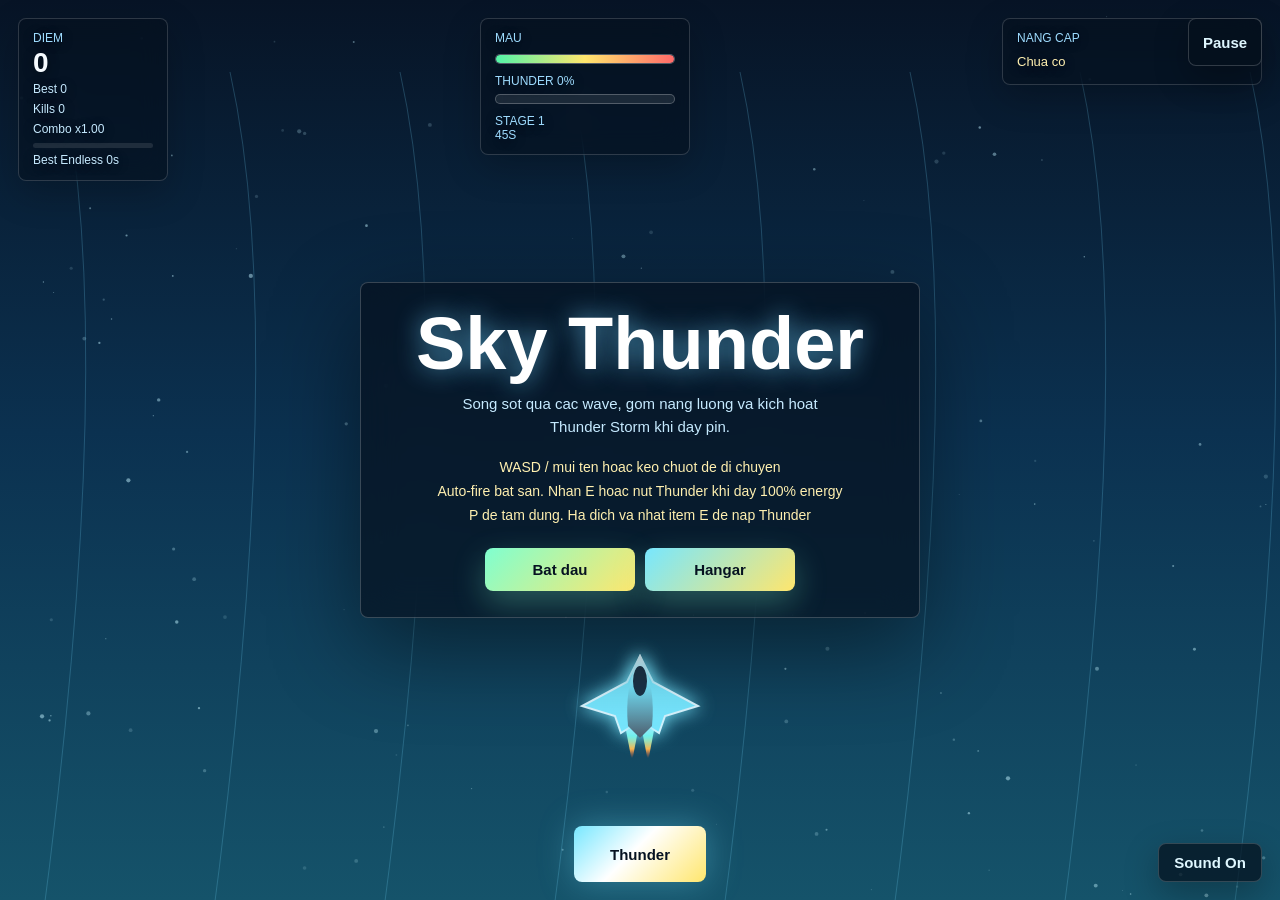
==== Sky-Thunder-Play.html @ cda8dbd6 "Initial commit: add Sky Thunder source" ====
<!DOCTYPE html>
<html lang="vi">
<head>
  <meta charset="UTF-8" />
  <meta name="viewport" content="width=device-width, initial-scale=1.0, viewport-fit=cover, maximum-scale=1.0, user-scalable=no" />
  <title>Sky Thunder</title>
  <style>
/* styles/base.css */
* {
  box-sizing: border-box;
  margin: 0;
  padding: 0;
}

html,
body {
  width: 100%;
  height: 100%;
  height: var(--app-height, 100dvh);
  min-height: 100dvh;
  overflow: hidden;
  overscroll-behavior: none;
  overscroll-behavior-x: none;
  overscroll-behavior-y: none;
  font-family: Arial, Helvetica, sans-serif;
  background: #061221;
  color: #f6fbff;
  touch-action: none;
  user-select: none;
  -webkit-user-select: none;
  -webkit-touch-callout: none;
  -webkit-text-size-adjust: 100%;
}

body {
  position: fixed;
  inset: 0;
  display: grid;
  place-items: center;
}

canvas {
  width: 100vw;
  height: 100vh;
  height: 100dvh;
  height: var(--app-height, 100dvh);
  display: block;
  background:
    radial-gradient(circle at 30% 15%, rgba(95, 195, 255, 0.32), transparent 24%),
    radial-gradient(circle at 80% 72%, rgba(255, 188, 87, 0.18), transparent 28%),
    linear-gradient(180deg, #08172b 0%, #0b2d48 47%, #133f54 100%);
  cursor: crosshair;
  touch-action: none;
  user-select: none;
  -webkit-user-select: none;
  -webkit-touch-callout: none;
}

.hidden {
  display: none !important;
}

button {
  border: 0;
  border-radius: 8px;
  padding: 13px 22px;
  min-width: 150px;
  color: #061221;
  background: linear-gradient(135deg, #7fffd0, #ffe66d);
  font-weight: 800;
  font-size: 15px;
  cursor: pointer;
  touch-action: manipulation;
  -webkit-tap-highlight-color: transparent;
  box-shadow: 0 12px 32px rgba(127, 255, 208, 0.28);
}

button:disabled {
  cursor: not-allowed;
  filter: grayscale(0.45);
  opacity: 0.62;
}

/* styles/hud.css */
.hud {
  position: fixed;
  inset: 0;
  pointer-events: none;
  padding: 18px;
  display: flex;
  justify-content: space-between;
  align-items: flex-start;
  gap: 16px;
  text-shadow: 0 2px 12px rgba(0, 0, 0, 0.45);
}

.panel {
  min-width: 150px;
  padding: 12px 14px;
  border: 1px solid rgba(255, 255, 255, 0.16);
  background: rgba(5, 16, 29, 0.54);
  backdrop-filter: blur(14px);
  border-radius: 8px;
  box-shadow: 0 12px 36px rgba(0, 0, 0, 0.22);
}

.status-panel {
  min-width: 190px;
}

.upgrades-panel {
  width: min(260px, 32vw);
}

.label {
  color: #9edcff;
  font-size: 12px;
  letter-spacing: 0;
  text-transform: uppercase;
}

.value {
  margin-top: 4px;
  font-size: 28px;
  font-weight: 800;
  line-height: 1;
}

.mini-stat {
  margin-top: 5px;
  color: #c6eaff;
  font-size: 12px;
  line-height: 1.25;
}

.power-timers {
  margin-top: 4px;
  color: #fff0b0;
  font-size: 11px;
  font-weight: 800;
  line-height: 1.2;
}

.combo-bar {
  width: 100%;
  height: 5px;
  margin-top: 6px;
  overflow: hidden;
  border-radius: 999px;
  background: rgba(255, 255, 255, 0.1);
}

.combo-fill {
  width: 0;
  height: 100%;
  border-radius: inherit;
  background: linear-gradient(90deg, #ffe66d, #7fffd0);
  transition: width 100ms linear;
}

.bar,
.boss-bar {
  width: 180px;
  height: 10px;
  margin: 9px 0 10px;
  overflow: hidden;
  border: 1px solid rgba(255, 255, 255, 0.24);
  border-radius: 999px;
  background: rgba(255, 255, 255, 0.09);
}

.fill {
  width: 100%;
  height: 100%;
  border-radius: inherit;
  background: linear-gradient(90deg, #53f4a8, #ffe66d, #ff6a6a);
  transition: width 120ms linear;
}

.energy-bar {
  margin-top: 6px;
}

.energy-fill {
  width: 0%;
  height: 100%;
  border-radius: inherit;
  background: linear-gradient(90deg, #77e7ff, #c58cff, #ffffff);
  transition: width 120ms linear;
}

.upgrade-list {
  margin-top: 8px;
  color: #fff0b0;
  font-size: 13px;
  line-height: 1.45;
}

.boss-hud {
  position: fixed;
  left: 50%;
  top: 18px;
  width: min(460px, 70vw);
  transform: translateX(-50%);
  pointer-events: none;
  text-align: center;
  text-shadow: 0 2px 12px rgba(0, 0, 0, 0.45);
}

.boss-bar {
  width: 100%;
  height: 14px;
}

.boss-fill {
  width: 100%;
  height: 100%;
  background: linear-gradient(90deg, #ff6a6a, #ffe66d);
  transition: width 100ms linear;
}

.mute-button,
.skill-button,
.pause-button {
  position: fixed;
  z-index: 5;
  pointer-events: auto;
}

.mute-button {
  right: 18px;
  bottom: 18px;
  min-width: 104px;
  padding: 10px 12px;
  color: #dff7ff;
  background: rgba(5, 16, 29, 0.72);
  border: 1px solid rgba(255, 255, 255, 0.18);
  box-shadow: 0 12px 34px rgba(0, 0, 0, 0.28);
}

.skill-button {
  left: 50%;
  bottom: 18px;
  width: 132px;
  min-width: 132px;
  height: 56px;
  transform: translateX(-50%);
  padding: 0 14px;
  color: #061221;
  background: linear-gradient(135deg, #77e7ff, #ffffff 45%, #ffe66d);
  box-shadow: 0 0 34px rgba(119, 231, 255, 0.34);
}

.skill-button.ready {
  color: #092138;
  background: linear-gradient(135deg, #ffffff, #7fffd0 50%, #ffe66d);
  box-shadow: 0 0 26px rgba(127, 255, 208, 0.78), 0 0 58px rgba(255, 230, 109, 0.35);
  transform: translateX(-50%) scale(1.04);
}

.pause-button {
  right: 18px;
  top: 18px;
  width: 74px;
  min-width: 74px;
  height: 48px;
  padding: 0;
  color: #dff7ff;
  background: rgba(5, 16, 29, 0.72);
  border: 1px solid rgba(255, 255, 255, 0.18);
  box-shadow: 0 12px 34px rgba(0, 0, 0, 0.28);
}

.orientation-hint {
  position: fixed;
  left: 50%;
  top: max(12px, env(safe-area-inset-top));
  z-index: 7;
  transform: translateX(-50%);
  display: none;
  width: min(360px, calc(100vw - 28px));
  padding: 9px 12px;
  border: 1px solid rgba(255, 255, 255, 0.16);
  border-radius: 8px;
  color: #dff7ff;
  background: rgba(5, 16, 29, 0.78);
  font-size: 12px;
  font-weight: 800;
  text-align: center;
  pointer-events: none;
}

.debug-overlay {
  position: fixed;
  right: 14px;
  top: 14px;
  z-index: 6;
  min-width: 190px;
  margin: 0;
  padding: 10px 12px;
  color: #bdf7ff;
  background: rgba(0, 0, 0, 0.66);
  border: 1px solid rgba(127, 255, 208, 0.28);
  border-radius: 8px;
  font: 12px/1.45 Consolas, monospace;
  pointer-events: none;
  white-space: pre;
}

@media (max-width: 760px) {
  .hud {
    padding: 10px;
    gap: 8px;
  }

  .panel {
    min-width: 104px;
    padding: 10px;
  }

  .upgrades-panel {
    display: none;
  }

  .value {
    font-size: 22px;
  }

  .bar {
    width: 118px;
  }

  .mute-button {
    right: 10px;
    bottom: 10px;
    min-width: 86px;
    padding: 9px;
    font-size: 12px;
  }

  .skill-button {
    bottom: 10px;
    width: 116px;
    min-width: 116px;
    height: 52px;
    font-size: 13px;
  }
}

body.is-mobile .hud {
  padding: max(8px, env(safe-area-inset-top)) max(8px, env(safe-area-inset-right)) 8px max(8px, env(safe-area-inset-left));
  display: grid;
  grid-template-columns: minmax(92px, 0.82fr) minmax(122px, 1fr);
  justify-content: stretch;
  align-items: start;
  gap: 6px;
}

body.is-mobile .panel {
  min-width: 0;
  padding: 7px 8px;
  background: rgba(5, 16, 29, 0.58);
  backdrop-filter: blur(9px);
}

body.is-mobile .status-panel {
  min-width: 0;
}

body.is-mobile .upgrades-panel,
body.is-mobile .hud .panel:first-child .mini-stat:nth-child(4),
body.is-mobile #endlessText {
  display: none;
}

body.is-mobile .label {
  font-size: 10px;
}

body.is-mobile .value {
  margin-top: 2px;
  font-size: 19px;
}

body.is-mobile .mini-stat {
  margin-top: 3px;
  font-size: 9.5px;
  line-height: 1.15;
}

body.is-mobile .power-timers {
  font-size: 9px;
}

body.is-mobile .combo-bar {
  height: 4px;
  margin-top: 4px;
}

body.is-mobile .bar {
  width: 100%;
  height: 7px;
  margin: 4px 0 5px;
}

body.is-mobile .boss-hud {
  top: 66px;
  width: min(330px, calc(100vw - 96px));
}

body.is-mobile .mute-button {
  left: max(10px, env(safe-area-inset-left));
  right: auto;
  bottom: max(12px, env(safe-area-inset-bottom));
  min-width: 42px;
  height: 42px;
  padding: 0 8px;
  font-size: 0;
}

body.is-mobile .mute-button::after {
  content: "SFX";
  font-size: 11px;
}

body.is-mobile .pause-button {
  right: max(10px, env(safe-area-inset-right));
  top: max(10px, env(safe-area-inset-top));
  width: 58px;
  min-width: 58px;
  height: 52px;
  font-size: 14px;
}

body.is-mobile .skill-button {
  left: auto;
  right: max(14px, env(safe-area-inset-right));
  bottom: max(14px, env(safe-area-inset-bottom));
  width: 82px;
  min-width: 82px;
  height: 82px;
  transform: none;
  padding: 0 8px;
  border-radius: 50%;
  font-size: 12px;
  line-height: 1.1;
}

body.is-mobile .skill-button.ready {
  transform: scale(1.04);
}

body.is-mobile .debug-overlay {
  left: 8px;
  right: auto;
  top: 84px;
  min-width: 132px;
  max-width: 158px;
  padding: 7px 8px;
  font-size: 10px;
  line-height: 1.35;
}

body.is-mobile.is-landscape .orientation-hint {
  display: block;
}

body.is-mobile.is-small-phone .hud {
  grid-template-columns: minmax(84px, 0.76fr) minmax(112px, 1fr);
}

body.is-mobile.is-small-phone .value {
  font-size: 17px;
}

body.is-mobile.is-small-phone .label,
body.is-mobile.is-small-phone .mini-stat {
  font-size: 9px;
}

body.is-mobile.is-small-phone .boss-hud {
  top: 62px;
  width: min(270px, calc(100vw - 88px));
}

/* styles/menu.css */
.center {
  position: fixed;
  inset: 0;
  display: grid;
  place-items: center;
  pointer-events: none;
  padding: 22px;
  overflow: hidden;
}

.menu {
  width: min(560px, 94vw);
  padding: 26px;
  border: 1px solid rgba(255, 255, 255, 0.2);
  border-radius: 8px;
  background: rgba(6, 17, 31, 0.72);
  box-shadow: 0 28px 90px rgba(0, 0, 0, 0.45);
  backdrop-filter: blur(18px);
  text-align: center;
  pointer-events: auto;
  max-height: min(86vh, 720px);
  overflow: auto;
  overscroll-behavior: contain;
  -webkit-overflow-scrolling: touch;
}

h1 {
  font-size: clamp(38px, 8vw, 74px);
  line-height: 0.95;
  color: #ffffff;
  text-shadow: 0 0 24px rgba(111, 210, 255, 0.65);
}

.subtitle {
  margin: 12px auto 18px;
  max-width: 410px;
  color: #c6eaff;
  font-size: 15px;
  line-height: 1.55;
}

.controls {
  color: #fff0b0;
  font-size: 14px;
  line-height: 1.7;
  margin-bottom: 20px;
}

.upgrade-options {
  display: grid;
  gap: 10px;
  margin: 18px 0;
}

.upgrade-card {
  width: 100%;
  min-height: 72px;
  padding: 12px;
  text-align: left;
  color: #f6fbff;
  background: rgba(255, 255, 255, 0.09);
  border: 1px solid rgba(255, 255, 255, 0.16);
  box-shadow: none;
}

.upgrade-card strong {
  display: block;
  margin-bottom: 4px;
  color: #7fffd0;
  font-size: 15px;
}

.upgrade-card em {
  display: inline-block;
  margin-bottom: 5px;
  color: #ffe66d;
  font-size: 11px;
  font-style: normal;
  font-weight: 800;
  text-transform: uppercase;
}

.upgrade-card span {
  color: #c6eaff;
  font-size: 13px;
  line-height: 1.35;
}

.menu .secondary {
  margin-left: 10px;
  color: #f6fbff;
  background: rgba(255, 255, 255, 0.12);
  border: 1px solid rgba(255, 255, 255, 0.2);
  box-shadow: none;
}

.hangar-button {
  margin-left: 10px;
  color: #061221;
  background: linear-gradient(135deg, #77e7ff, #ffe66d);
}

.hangar-grid {
  grid-template-columns: repeat(auto-fit, minmax(210px, 1fr));
}

.ship-card {
  width: 100%;
  min-height: 190px;
  padding: 13px;
  color: #f6fbff;
  text-align: left;
  background: rgba(255, 255, 255, 0.08);
  border: 1px solid rgba(255, 255, 255, 0.16);
  box-shadow: none;
}

.ship-card.selected {
  border-color: #ffe66d;
  box-shadow: 0 0 0 1px rgba(255, 230, 109, 0.45), 0 0 28px rgba(255, 230, 109, 0.18);
}

.ship-swatch {
  display: inline-block;
  width: 34px;
  height: 18px;
  margin: 0 8px -3px 0;
  border-radius: 999px;
  background: linear-gradient(90deg, var(--ship-color), var(--ship-accent));
  box-shadow: 0 0 18px var(--ship-color);
}

.ship-card strong,
.ship-card em,
.ship-card span,
.ship-card small {
  display: block;
}

.ship-card strong {
  margin-top: 7px;
  color: #ffffff;
  font-size: 18px;
}

.ship-card em {
  margin: 5px 0 8px;
  color: #ffe66d;
  font-size: 11px;
  font-style: normal;
  font-weight: 800;
  text-transform: uppercase;
}

.ship-card span,
.ship-card small {
  color: #c6eaff;
  font-size: 12px;
  line-height: 1.35;
}

.ship-card small {
  margin-top: 8px;
  color: #dff8ff;
}

.ship-bars {
  display: grid;
  gap: 5px;
  margin-top: 11px;
}

.ship-bars label {
  display: grid;
  grid-template-columns: 34px 1fr;
  align-items: center;
  gap: 8px;
  color: #fff0b0;
  font-size: 10px;
  font-weight: 800;
}

.ship-bars i {
  display: block;
  height: 6px;
  overflow: hidden;
  border-radius: 999px;
  background: rgba(255, 255, 255, 0.12);
}

.ship-bars b {
  display: block;
  height: 100%;
  border-radius: inherit;
  background: linear-gradient(90deg, #77e7ff, #ffe66d);
}

.pause-actions {
  display: grid;
  grid-template-columns: repeat(2, minmax(0, 1fr));
  gap: 10px;
  margin: 18px 0 4px;
}

.pause-action {
  width: 100%;
  min-width: 0;
  min-height: 50px;
  padding: 12px 10px;
  color: #f6fbff;
  background: rgba(255, 255, 255, 0.12);
  border: 1px solid rgba(255, 255, 255, 0.18);
  box-shadow: none;
}

.pause-action.primary {
  color: #061221;
  background: linear-gradient(135deg, #7fffd0, #ffe66d);
}

.pause-action:last-child {
  grid-column: 1 / -1;
}

@media (max-width: 620px) {
  .center {
    padding: max(12px, env(safe-area-inset-top)) 12px max(14px, env(safe-area-inset-bottom));
  }

  .menu {
    width: min(420px, calc(100vw - 24px));
    max-height: calc(100dvh - 28px);
    padding: 18px 16px;
  }

  h1 {
    font-size: clamp(32px, 12vw, 48px);
  }

  .subtitle {
    margin: 10px auto 14px;
    font-size: 13px;
    line-height: 1.45;
  }

  .controls {
    font-size: 12px;
    line-height: 1.45;
  }

  .upgrade-options {
    gap: 8px;
    margin: 14px 0;
    grid-template-columns: 1fr;
  }

  .upgrade-card {
    min-height: 84px;
    padding: 11px;
  }

  .upgrade-card strong {
    font-size: 14px;
  }

  .upgrade-card span {
    font-size: 12px;
  }

  .menu button {
    min-width: min(100%, 210px);
    min-height: 48px;
    padding: 13px 16px;
  }

  .menu .secondary {
    display: block;
    margin: 10px auto 0;
  }

  .hangar-button {
    display: block;
    margin: 10px auto 0;
  }

  .hangar-grid {
    grid-template-columns: 1fr;
  }

  .ship-card {
    min-height: 172px;
    padding: 11px;
  }

  .pause-actions {
    gap: 8px;
    margin: 14px 0 2px;
  }

  .pause-action {
    min-height: 52px;
    padding: 12px 8px;
    font-size: 13px;
  }
}

@media (max-width: 380px), (max-height: 680px) {
  .center {
    padding: max(8px, env(safe-area-inset-top)) 8px max(10px, env(safe-area-inset-bottom));
  }

  .menu {
    width: calc(100vw - 16px);
    max-height: calc(100dvh - 18px);
    padding: 14px 12px;
  }

  h1 {
    font-size: 30px;
  }

  .subtitle {
    font-size: 12px;
    line-height: 1.35;
  }

  .controls {
    font-size: 11px;
  }

  .upgrade-card {
    min-height: 76px;
    padding: 10px;
  }

  .upgrade-card strong {
    font-size: 13px;
  }

  .upgrade-card span {
    font-size: 11.5px;
  }
}

@media (min-width: 621px) and (max-height: 520px) {
  .menu {
    max-height: calc(100dvh - 24px);
    padding: 18px;
  }

  h1 {
    font-size: 36px;
  }

  .upgrade-options {
    grid-template-columns: repeat(3, minmax(0, 1fr));
  }
}
  </style>
</head>
<body>
  <canvas id="game"></canvas>

  <div class="hud">
    <div class="panel">
      <div class="label">Diem</div>
      <div class="value" id="score">0</div>
      <div class="mini-stat">Best <span id="bestScore">0</span></div>
      <div class="mini-stat">Kills <span id="destroyedCount">0</span></div>
      <div class="mini-stat">Combo <span id="comboText">x1.00</span></div>
      <div class="combo-bar"><div class="combo-fill" id="comboFill"></div></div>
      <div class="mini-stat" id="endlessText">Best Endless 0s</div>
    </div>

    <div class="panel status-panel">
      <div class="label">Mau</div>
      <div class="bar"><div class="fill" id="health"></div></div>
      <div class="label" id="energyText">Thunder 0%</div>
      <div class="bar energy-bar"><div class="energy-fill" id="energy"></div></div>
      <div class="power-timers hidden" id="powerTimers"></div>
      <div class="label" id="stageLabel">Stage 1</div>
      <div class="label" id="timeLabel">45s</div>
    </div>

    <div class="panel upgrades-panel">
      <div class="label">Nang cap</div>
      <div id="upgradeList" class="upgrade-list">Chua co</div>
    </div>
  </div>

  <button class="mute-button" id="muteBtn" type="button">Sound On</button>
  <button class="skill-button" id="skillBtn" type="button">Thunder</button>
  <button class="pause-button" id="pauseBtn" type="button" aria-label="Pause">Pause</button>
  <div class="orientation-hint">Rotate to portrait for best experience</div>
  <pre class="debug-overlay hidden" id="debugOverlay"></pre>

  <div class="boss-hud hidden" id="bossHud">
    <div class="label">Boss HP</div>
    <div class="boss-bar"><div class="boss-fill" id="bossHealth"></div></div>
  </div>

  <div class="center" id="overlay">
    <div class="menu">
      <h1 id="menuTitle">Sky Thunder</h1>
      <p class="subtitle" id="menuText">Lai chien co xuyen qua bao may, song sot qua 5 stage va ha boss cuoi.</p>
      <div class="controls" id="menuControls">
        WASD / mui ten hoac keo chuot de di chuyen<br />
        Auto-fire bat san. Nhan E hoac nut Thunder khi day 100% energy<br />
        P de tam dung. Ha dich va nhat item E de nap Thunder
      </div>
      <div class="upgrade-options hidden" id="upgradeOptions"></div>
      <button id="startBtn">Bat dau</button>
      <button id="secondaryBtn" class="secondary hidden">Restart</button>
    </div>
  </div>

  <script>
// src/data/balance.js
const BALANCE = {
  player: {
    speed: 450,
    radius: 19,
    maxHealth: 100,
    baseCooldown: 0.13,
    bulletSpeed: 820
  },
  mobile: {
    dprCap: 1.4,
    lowFpsDprCap: 1.25,
    lowFpsThreshold: 44,
    topSafeArea: 104,
    bottomSafeArea: 126,
    touchOffsetY: -84,
    touchDragScale: 1.18,
    followSmoothing: 16,
    initialFollowSmoothing: 7,
    maxInitialStep: 132,
    deadZone: 5,
    maxParticles: 200,
    enemyBulletCap: 205,
    powerUpCap: 16,
    starScale: 0.54,
    cloudScale: 0.56,
    cloudCap: 9,
    shakeScale: 0.62,
    enemyBulletScale: 0.88,
    densityScale: 0.76,
    spawnIntervalScale: 1.2,
    endlessDifficultyScale: 0.82,
    hunterDashWarn: 1.05,
    hunterDashSpeed: 500,
    hunterDashY: 116,
    hunterFireScale: 1.12,
    smallScreenEnemyScale: 0.94
  },
  thunder: {
    maxEnergy: 100,
    cost: 100,
    cooldown: 5.8,
    radius: 620,
    enemyDamage: 18,
    bossDamage: 120,
    chargePerKill: 7,
    chargePerPickup: 28
  },
  stageClearDelay: 0.85,
  missileInterval: 3.4
};

// src/data/weapons.js
const WEAPONS = {
  plasma: {
    id: "plasma",
    name: "Plasma",
    color: "#7fffd0",
    symbol: "P",
    cooldownScale: 1,
    damageScale: 1,
    speedScale: 1,
    radius: 4.6,
    life: 1.35
  },
  laser: {
    id: "laser",
    name: "Laser",
    color: "#77e7ff",
    symbol: "L",
    cooldownScale: 0.78,
    damageScale: 0.82,
    speedScale: 1.35,
    radius: 3.3,
    life: 1.1,
    pierce: 2,
    shape: "beam"
  },
  flak: {
    id: "flak",
    name: "Flak",
    color: "#ffb347",
    symbol: "F",
    cooldownScale: 1.22,
    damageScale: 0.74,
    speedScale: 0.88,
    radius: 5.6,
    life: 1.25,
    extraAngles: [-0.24, 0.24],
    splash: 34
  },
  volt: {
    id: "volt",
    name: "Volt",
    color: "#c58cff",
    symbol: "V",
    cooldownScale: 1.05,
    damageScale: 0.9,
    speedScale: 1.02,
    radius: 4.8,
    life: 1.65,
    homing: true
  }
};

const WEAPON_DROP_IDS = ["laser", "flak", "volt"];

// src/data/ships.js
const SHIPS = [
  {
    id: "falcon",
    name: "Falcon",
    description: "Balanced frame with steady damage, handling and survivability.",
    color: "#77e7ff",
    accent: "#d9f5ff",
    archetype: "balanced",
    unlockCost: 0,
    stats: {
      hp: 100,
      speed: 450,
      damageScale: 1,
      fireRateScale: 1,
      energyScale: 1,
      shieldStart: 0,
      grazeScale: 1,
      magnetRadius: 92
    },
    passiveName: "Reliable Core",
    passiveDescription: "No weakness. Weapon drops are easy to use on every build.",
    difficulty: "Normal"
  },
  {
    id: "viper",
    name: "Viper",
    description: "Aggressive red interceptor with high DPS and lower hull integrity.",
    color: "#ff5d6c",
    accent: "#ffd1d6",
    archetype: "sharp",
    unlockCost: 0,
    stats: {
      hp: 82,
      speed: 486,
      damageScale: 1.14,
      fireRateScale: 1.12,
      energyScale: 0.94,
      shieldStart: 0,
      grazeScale: 1,
      magnetRadius: 86
    },
    passiveName: "Redline",
    passiveDescription: "Higher bullet damage and fire rate, but less HP.",
    difficulty: "Hard"
  },
  {
    id: "titan",
    name: "Titan",
    description: "Heavy orange gunship with armor, shields and slower handling.",
    color: "#ffb347",
    accent: "#fff0a8",
    archetype: "heavy",
    unlockCost: 0,
    stats: {
      hp: 132,
      speed: 382,
      damageScale: 0.95,
      fireRateScale: 0.92,
      energyScale: 0.95,
      shieldStart: 1,
      grazeScale: 0.85,
      magnetRadius: 104
    },
    passiveName: "Bulwark",
    passiveDescription: "Starts with a shield and has a larger pickup magnet.",
    difficulty: "Easy"
  },
  {
    id: "specter",
    name: "Specter",
    description: "Fast purple stealth craft built for risky close dodges.",
    color: "#c58cff",
    accent: "#f0ddff",
    archetype: "sharp",
    unlockCost: 260,
    stats: {
      hp: 88,
      speed: 522,
      damageScale: 0.98,
      fireRateScale: 1.05,
      energyScale: 1.05,
      shieldStart: 0,
      grazeScale: 1.75,
      magnetRadius: 96
    },
    passiveName: "Phase Graze",
    passiveDescription: "Graze bullets for much better score, combo and Thunder charge.",
    difficulty: "Expert"
  },
  {
    id: "stormwing",
    name: "Stormwing",
    description: "Electric blue prototype tuned for frequent Thunder Storms.",
    color: "#53f4ff",
    accent: "#bdf7ff",
    archetype: "balanced",
    unlockCost: 340,
    stats: {
      hp: 96,
      speed: 462,
      damageScale: 0.98,
      fireRateScale: 1,
      energyScale: 1.32,
      shieldStart: 0,
      grazeScale: 1.15,
      magnetRadius: 100
    },
    passiveName: "Storm Capacitor",
    passiveDescription: "Gains Thunder faster and starts with a shorter Thunder cooldown.",
    difficulty: "Advanced"
  }
];

const DEFAULT_SHIP_ID = "falcon";

function getShip(id) {
  return SHIPS.find((ship) => ship.id === id) || SHIPS[0];
}

// src/data/enemies.js
const ENEMY_TYPES = {
  scout: {
    label: "Scout",
    hp: 2,
    radius: 16,
    speed: 180,
    score: 25,
    fireRate: 3.4,
    color: "#7fd8ff",
    bulletMode: "single"
  },
  fighter: {
    label: "Fighter",
    hp: 3,
    radius: 21,
    speed: 120,
    score: 40,
    fireRate: 2.4,
    color: "#ff6e7a",
    bulletMode: "single"
  },
  tank: {
    label: "Tank",
    hp: 9,
    radius: 29,
    speed: 76,
    score: 90,
    fireRate: 2.8,
    color: "#ffcf5d",
    bulletMode: "single"
  },
  shooter: {
    label: "Shooter",
    hp: 5,
    radius: 23,
    speed: 105,
    score: 70,
    fireRate: 2,
    color: "#c58cff",
    bulletMode: "spread"
  },
  sniper: {
    label: "Sniper",
    hp: 4,
    radius: 20,
    speed: 82,
    score: 95,
    fireRate: 3.1,
    color: "#9fe8ff",
    bulletMode: "sniper",
    sniper: true
  },
  carrier: {
    label: "Carrier",
    hp: 12,
    radius: 31,
    speed: 70,
    score: 130,
    fireRate: 4.2,
    color: "#b8ff9f",
    bulletMode: "single",
    carrier: true
  },
  shieldGuard: {
    label: "Shield Guard",
    hp: 10,
    radius: 28,
    speed: 74,
    score: 120,
    fireRate: 2.9,
    color: "#7fffd0",
    bulletMode: "single",
    shieldAura: true
  },
  kamikaze: {
    label: "Kamikaze",
    hp: 3,
    radius: 18,
    speed: 145,
    score: 55,
    fireRate: 99,
    color: "#ff9c5d",
    bulletMode: "none",
    chase: true
  },
  warden: {
    label: "Storm Warden",
    hp: 46,
    radius: 43,
    speed: 58,
    score: 420,
    fireRate: 1.45,
    color: "#ffdf7f",
    bulletMode: "spread",
    miniBoss: true
  },
  hunter: {
    label: "Thunder Hunter",
    hp: 72,
    radius: 48,
    speed: 62,
    score: 680,
    fireRate: 1.15,
    color: "#77e7ff",
    bulletMode: "hunter",
    miniBoss: true,
    hunter: true
  }
};

// src/data/stages.js
const STAGES = [
  {
    id: 1,
    name: "Stage 1",
    duration: 38,
    spawnEvery: 0.95,
    enemies: ["scout", "fighter"],
    waves: [
      { at: 7, pattern: "line", type: "scout", count: 6 },
      { at: 20, pattern: "vee", type: "fighter", count: 5 }
    ]
  },
  {
    id: 2,
    name: "Stage 2",
    duration: 42,
    spawnEvery: 0.78,
    enemies: ["scout", "fighter", "shooter", "sniper", "kamikaze"],
    waves: [
      { at: 8, pattern: "sides", type: "kamikaze", count: 6 },
      { at: 18, pattern: "line", type: "sniper", count: 3, danger: true },
      { at: 31, pattern: "miniBoss", type: "warden", count: 1 }
    ]
  },
  {
    id: 3,
    name: "Stage 3",
    duration: 46,
    spawnEvery: 0.74,
    enemies: ["fighter", "tank", "carrier", "kamikaze"],
    waves: [
      { at: 9, pattern: "vee", type: "fighter", count: 7 },
      { at: 20, pattern: "rain", type: "kamikaze", count: 9 },
      { at: 29, pattern: "elite", type: "carrier", count: 2, danger: true },
      { at: 36, pattern: "wall", type: "tank", count: 7 }
    ]
  },
  {
    id: 4,
    name: "Stage 4",
    duration: 50,
    spawnEvery: 0.66,
    enemies: ["scout", "fighter", "tank", "shooter", "shieldGuard", "kamikaze"],
    waves: [
      { at: 8, pattern: "sides", type: "shooter", count: 6 },
      { at: 18, pattern: "ambush", type: "kamikaze", count: 8 },
      { at: 29, pattern: "elite", types: ["shieldGuard", "tank", "shooter"], count: 3 },
      { at: 42, pattern: "miniBoss", type: "hunter", count: 1 }
    ]
  },
  {
    id: 5,
    name: "Stage 5",
    duration: 0,
    spawnEvery: 0,
    enemies: [],
    boss: true
  }
];

// src/data/upgrades.js
const UPGRADES = [
  {
    id: "fireRate",
    group: "attack",
    tags: ["attack", "bullet"],
    name: "Fire Rate",
    description: "Giam cooldown ban, giup xa dan lien tuc hon.",
    apply(player) {
      player.stats.fireRate += 1;
    }
  },
  {
    id: "spread",
    group: "attack",
    tags: ["attack", "bullet"],
    name: "Spread Shot",
    description: "Tang so tia dan toi da 5 tia.",
    apply(player) {
      player.stats.spread = Math.min(5, player.stats.spread + 1);
    }
  },
  {
    id: "damage",
    group: "attack",
    tags: ["attack", "bullet"],
    name: "Bullet Damage",
    description: "Tang sat thuong cua dan chinh.",
    apply(player) {
      player.stats.damage += 1;
    }
  },
  {
    id: "maxHp",
    group: "defense",
    tags: ["defense", "armor"],
    name: "Max HP",
    description: "Tang mau toi da va hoi mot phan mau.",
    apply(player) {
      player.maxHealth += 22;
      player.health = Math.min(player.maxHealth, player.health + 38);
    }
  },
  {
    id: "shield",
    group: "defense",
    tags: ["defense", "shield"],
    name: "Shield",
    description: "Chan 1 lan sat thuong tiep theo.",
    apply(player) {
      player.shields += 1;
    }
  },
  {
    id: "missile",
    group: "special",
    tags: ["special", "missile"],
    name: "Missile",
    description: "Tu dong phong ten lua tim muc tieu moi vai giay.",
    apply(player) {
      player.stats.missile += 1;
    }
  },
  {
    id: "engineBoost",
    group: "defense",
    tags: ["defense", "mobility"],
    name: "Engine Boost",
    description: "Tang toc do di chuyen, giup ne dan va gom power-up tot hon.",
    apply(player) {
      player.speed += 38;
    }
  },
  {
    id: "rapidMissiles",
    group: "special",
    tags: ["special", "missile", "attack"],
    name: "Missile Rack",
    description: "Ten lua tu dong phong nhanh hon va gay them sat thuong.",
    apply(player) {
      player.stats.missile += 1;
      player.stats.damage += 0.35;
    }
  },
  {
    id: "armorPlating",
    group: "defense",
    tags: ["defense", "armor", "shield"],
    name: "Armor Plating",
    description: "Giam 15% sat thuong nhan vao trong phan con lai cua tran.",
    apply(player) {
      player.stats.damageReduction = Math.min(0.45, player.stats.damageReduction + 0.15);
    }
  },
  {
    id: "repairDrone",
    group: "defense",
    tags: ["defense", "drone", "armor"],
    name: "Repair Drone",
    description: "Hoi mau nhe moi giay khi mau duoi 70%.",
    apply(player) {
      player.stats.regen += 2.1;
    }
  },
  {
    id: "stormCore",
    group: "special",
    tags: ["special", "thunder"],
    name: "Storm Core",
    description: "Thunder Storm gay them sat thuong va nap energy nhanh hon.",
    apply(player) {
      player.stats.thunderDamage += 1;
      player.stats.thunderCharge += 0.25;
    }
  },
  {
    id: "wideStorm",
    group: "special",
    tags: ["special", "thunder"],
    name: "Wide Storm",
    description: "Tang ban kinh Thunder Storm va lam boss mat them mau.",
    apply(player) {
      player.stats.thunderRadius += 120;
      player.stats.thunderBossBonus += 35;
    }
  },
  {
    id: "staticField",
    group: "special",
    tags: ["special", "thunder", "shield"],
    name: "Static Field",
    description: "Sau Thunder Storm, may bay co them 2 shield neu dang thieu.",
    apply(player) {
      player.stats.thunderShield += 1;
    }
  },
  {
    id: "capacitor",
    group: "special",
    tags: ["special", "thunder"],
    name: "Capacitor",
    description: "Giam cooldown Thunder Skill va tang energy nhan tu power-up.",
    apply(player) {
      player.stats.thunderCooldown = Math.max(2.8, player.stats.thunderCooldown - 1.1);
      player.stats.thunderCharge += 0.2;
    }
  }
];

// src/core/Collision.js
function circleHit(a, b, ar = a.r, br = b.r) {
  const dx = a.x - b.x;
  const dy = a.y - b.y;
  const rr = ar + br;
  return dx * dx + dy * dy < rr * rr;
}

function clamp(value, min, max) {
  return Math.max(min, Math.min(max, value));
}

// src/core/StateManager.js
const STATES = {
  MENU: "MENU",
  PLAYING: "PLAYING",
  STAGE_CLEAR: "STAGE_CLEAR",
  UPGRADE: "UPGRADE",
  BOSS: "BOSS",
  ENDLESS: "ENDLESS",
  GAME_OVER: "GAME_OVER",
  WIN: "WIN",
  PAUSED: "PAUSED"
};

class StateManager {
  constructor(initialState = STATES.MENU) {
    this.state = initialState;
    this.previousState = initialState;
  }

  set(state) {
    this.previousState = this.state;
    this.state = state;
  }

  is(state) {
    return this.state === state;
  }
}

// src/core/Input.js
class Input {
  constructor(canvas) {
    this.canvas = canvas;
    this.keys = new Set();
    this.pointer = { x: 0, y: 0, active: false, fire: false, id: null };
    this.mobile = false;
    this.skillRequested = false;
    this.autoFire = true;
    this.onStart = null;
    this.onPause = null;
    this.onDebug = null;
    this.cornerTaps = [];
    this.justActivated = false;
  }

  bind() {
    window.addEventListener("keydown", (event) => {
      this.keys.add(event.key);
      if (event.key === " ") event.preventDefault();
      if (event.key === "Enter" && this.onStart) this.onStart();
      if ((event.key === "p" || event.key === "P" || event.key === "Escape") && this.onPause) {
        event.preventDefault();
        this.onPause();
      }
      if (event.key === "F3" && this.onDebug) {
        event.preventDefault();
        this.onDebug();
      }
      if (event.key === "e" || event.key === "E" || event.key === "q" || event.key === "Q" || event.key === "Shift") this.skillRequested = true;
    });

    window.addEventListener("keyup", (event) => this.keys.delete(event.key));

    this.canvas.addEventListener("pointermove", (event) => this.setPointer(event, false), { passive: false });
    this.canvas.addEventListener("pointerdown", (event) => {
      if (event.button === 2 && !this.mobile) {
        event.preventDefault();
        this.skillRequested = true;
        return;
      }
      if (event.button === 1 || event.button === 3) {
        event.preventDefault();
        if (this.onPause) this.onPause();
        return;
      }
      if (event.button !== 0) return;
      this.capturePointer(event);
      this.setPointer(event, true);
      this.trackDebugTap(event);
      if (this.onStart) this.onStart();
    }, { passive: false });
    window.addEventListener("pointerup", (event) => {
      this.releasePointer(event);
      if (this.pointer.id === event.pointerId) this.resetPointer();
    }, { passive: false });
    window.addEventListener("pointercancel", (event) => {
      this.releasePointer(event);
      if (this.pointer.id === event.pointerId) this.resetPointer();
    }, { passive: false });
    window.addEventListener("touchmove", (event) => {
      if (!event.target.closest?.(".menu")) event.preventDefault();
    }, { passive: false });
    this.canvas.addEventListener("contextmenu", (event) => event.preventDefault());
    window.addEventListener("contextmenu", (event) => {
      if (this.pointer.active || event.target === this.canvas) event.preventDefault();
    });
    window.addEventListener("blur", () => this.resetPointer());
    document.addEventListener("visibilitychange", () => {
      if (document.hidden) this.resetPointer();
    });
  }

  setMobile(mobile) {
    this.mobile = mobile;
    this.autoFire = true;
  }

  setPointer(event, fire) {
    event.preventDefault();
    if (this.pointer.id !== null && this.pointer.id !== event.pointerId) return;
    this.pointer.active = true;
    this.pointer.id = event.pointerId;
    this.pointer.fire = fire || this.pointer.fire;
    this.pointer.x = Math.max(0, Math.min(window.innerWidth, event.clientX));
    this.pointer.y = Math.max(0, Math.min(window.innerHeight, event.clientY));
    this.justActivated = Boolean(fire);
  }

  resetPointer() {
    this.pointer.active = false;
    this.pointer.fire = false;
    this.pointer.id = null;
    this.justActivated = false;
  }

  consumeJustActivated() {
    if (!this.justActivated) return false;
    this.justActivated = false;
    return true;
  }

  trackDebugTap(event) {
    if (!this.mobile || !this.onDebug || event.clientX > 56 || event.clientY > 56) return;
    const now = performance.now();
    this.cornerTaps = this.cornerTaps.filter((tap) => now - tap < 1600);
    this.cornerTaps.push(now);
    if (this.cornerTaps.length >= 5) {
      this.cornerTaps.length = 0;
      this.onDebug();
    }
  }

  capturePointer(event) {
    if (!this.canvas.setPointerCapture || !event.pointerId) return;
    try {
      this.canvas.setPointerCapture(event.pointerId);
    } catch {
      // Some embedded browsers reject capture; the game still works normally.
    }
  }

  releasePointer(event) {
    if (!this.canvas.releasePointerCapture || !event.pointerId) return;
    try {
      this.canvas.releasePointerCapture(event.pointerId);
    } catch {
      // Pointer may already be released by the browser.
    }
  }

  axis() {
    const x = (this.keys.has("ArrowRight") || this.keys.has("d") ? 1 : 0) -
      (this.keys.has("ArrowLeft") || this.keys.has("a") ? 1 : 0);
    const y = (this.keys.has("ArrowDown") || this.keys.has("s") ? 1 : 0) -
      (this.keys.has("ArrowUp") || this.keys.has("w") ? 1 : 0);
    const len = Math.hypot(x, y) || 1;
    return { x: x / len, y: y / len };
  }

  wantsFire() {
    return this.autoFire || this.keys.has(" ") || this.pointer.fire;
  }

  requestSkill() {
    this.skillRequested = true;
  }

  consumeSkillRequest() {
    if (!this.skillRequested) return false;
    this.skillRequested = false;
    return true;
  }
}

// src/core/Renderer.js
class Renderer {
  constructor(game) {
    this.game = game;
    this.ctx = game.ctx;
  }

  render(time) {
    const { ctx, game } = this;
    ctx.save();
    if (game.shake > 0) {
      ctx.translate((Math.random() - 0.5) * game.shake, (Math.random() - 0.5) * game.shake);
    }

    this.drawBackground(time);
    for (const bullet of game.playerBullets) bullet.draw(ctx);
    for (const powerUp of game.powerUps) powerUp.draw(ctx, game);
    for (const enemy of game.enemies) enemy.draw(ctx);
    if (game.boss) game.boss.draw(ctx, game.height);
    for (const bullet of game.enemyBullets) bullet.draw(ctx);
    game.player.draw(ctx);
    this.drawLightnings();
    this.drawIndicators();
    for (const particle of game.effects.particles) particle.draw(ctx);
    this.drawMessages();
    ctx.restore();
  }

  drawBackground(time) {
    const { ctx, game } = this;
    const gradient = ctx.createLinearGradient(0, 0, 0, game.height);
    gradient.addColorStop(0, "#071426");
    gradient.addColorStop(0.48, "#0b3150");
    gradient.addColorStop(1, "#15536a");
    ctx.fillStyle = gradient;
    ctx.fillRect(0, 0, game.width, game.height);

    ctx.save();
    ctx.globalCompositeOperation = game.mobile ? "source-over" : "screen";
    for (const star of game.effects.stars) {
      const alpha = 0.32 + Math.sin(star.twinkle) * 0.18;
      ctx.fillStyle = `rgba(190,239,255,${alpha})`;
      ctx.beginPath();
      ctx.arc(star.x, star.y, star.z * 1.3, 0, Math.PI * 2);
      ctx.fill();
    }
    ctx.restore();

    for (const cloud of game.effects.clouds) this.drawCloud(cloud);

    ctx.save();
    ctx.globalAlpha = 0.22;
    ctx.strokeStyle = "#76d8ff";
    ctx.lineWidth = 1;
    const streaks = game.mobile ? 5 : 9;
    for (let i = 0; i < streaks; i++) {
      const x = ((time * 0.035 + i * 170) % (game.width + 220)) - 110;
      ctx.beginPath();
      ctx.moveTo(x, game.height * 0.08);
      ctx.quadraticCurveTo(x + 60, game.height * 0.38, x - 20, game.height + 40);
      ctx.stroke();
    }
    ctx.restore();
  }

  drawCloud(cloud) {
    const { ctx } = this;
    ctx.save();
    ctx.globalAlpha = cloud.a;
    ctx.fillStyle = "#ffffff";
    ctx.beginPath();
    ctx.ellipse(cloud.x, cloud.y, 78 * cloud.s, 24 * cloud.s, 0, 0, Math.PI * 2);
    ctx.ellipse(cloud.x - 43 * cloud.s, cloud.y + 8 * cloud.s, 58 * cloud.s, 18 * cloud.s, 0, 0, Math.PI * 2);
    ctx.ellipse(cloud.x + 45 * cloud.s, cloud.y + 6 * cloud.s, 64 * cloud.s, 20 * cloud.s, 0, 0, Math.PI * 2);
    ctx.fill();
    ctx.restore();
  }

  drawLightnings() {
    const { ctx, game } = this;
    ctx.save();
    ctx.globalCompositeOperation = "lighter";
    for (const bolt of game.effects.lightnings) {
      const alpha = Math.max(0, bolt.life / bolt.maxLife);
      ctx.globalAlpha = alpha;
      ctx.strokeStyle = "#bdf7ff";
      ctx.lineWidth = bolt.width;
      ctx.shadowColor = "#77e7ff";
      ctx.shadowBlur = game.mobile ? 8 : 18;
      ctx.beginPath();
      ctx.moveTo(bolt.x1, bolt.y1);
      const dx = bolt.x2 - bolt.x1;
      const dy = bolt.y2 - bolt.y1;
      const segments = 5;
      for (let i = 1; i <= segments; i++) {
        const t = i / segments;
        const jitter = i === segments ? 0 : (Math.random() - 0.5) * 34;
        ctx.lineTo(bolt.x1 + dx * t + jitter, bolt.y1 + dy * t - jitter * 0.35);
      }
      ctx.stroke();
      ctx.strokeStyle = "#ffffff";
      ctx.lineWidth = Math.max(1, bolt.width * 0.35);
      ctx.stroke();
    }
    ctx.restore();
  }

  drawMessages() {
    const { ctx, game } = this;
    ctx.save();
    ctx.textAlign = "center";
    ctx.font = game.mobile ? "800 18px Arial, sans-serif" : "800 24px Arial, sans-serif";
    for (let i = 0; i < game.effects.messages.length; i++) {
      const message = game.effects.messages[i];
      const alpha = Math.max(0, Math.min(1, message.life / message.maxLife));
      const y = game.height * 0.2 + i * 34 - (1 - alpha) * 18;
      ctx.globalAlpha = alpha;
      ctx.shadowColor = "rgba(255,225,120,0.9)";
      ctx.shadowBlur = game.mobile ? 8 : 18;
      ctx.fillStyle = "#fff3a6";
      ctx.fillText(message.text, game.width / 2, y);
    }
    ctx.restore();
  }

  drawIndicators() {
    const { ctx, game } = this;
    if (!game.effects.indicators.length) return;
    ctx.save();
    ctx.textAlign = "center";
    ctx.textBaseline = "middle";
    ctx.font = game.mobile ? "800 13px Arial, sans-serif" : "800 15px Arial, sans-serif";
    for (const indicator of game.effects.indicators) {
      const alpha = Math.max(0, Math.min(1, indicator.life / indicator.maxLife));
      const marginTop = game.mobile ? game.layout.topSafeArea + 12 : 18;
      const marginBottom = game.mobile ? game.layout.bottomSafeArea + 18 : 18;
      const x = Math.max(24, Math.min(game.width - 24, indicator.x));
      const y = Math.max(marginTop, Math.min(game.height - marginBottom, indicator.y));
      ctx.globalAlpha = alpha;
      ctx.fillStyle = "rgba(5,18,32,0.82)";
      ctx.strokeStyle = indicator.color;
      ctx.lineWidth = 2;
      ctx.beginPath();
      ctx.moveTo(x, y - 15);
      ctx.lineTo(x + 18, y + 12);
      ctx.lineTo(x - 18, y + 12);
      ctx.closePath();
      ctx.fill();
      ctx.stroke();
      ctx.fillStyle = indicator.color;
      ctx.fillText(indicator.text, x, y + 2);
    }
    ctx.restore();
  }
}

// src/entities/Bullet.js
class Bullet {
  constructor({
    x,
    y,
    vx,
    vy,
    r = 5,
    damage = 1,
    life = 3,
    owner = "player",
    color = "#7fffd0",
    homing = false,
    pierce = 0,
    splash = 0,
    shape = "orb"
  }) {
    Object.assign(this, { x, y, vx, vy, r, damage, life, owner, color, homing, pierce, splash, shape });
  }

  update(dt, game) {
    if (this.homing) this.seekTarget(dt, game);
    this.x += this.vx * dt;
    this.y += this.vy * dt;
    this.life -= dt;
  }

  seekTarget(dt, game) {
    const target = game.findNearestTarget(this.x, this.y);
    if (!target) return;
    const dx = target.x - this.x;
    const dy = target.y - this.y;
    const d = Math.hypot(dx, dy) || 1;
    const speed = Math.hypot(this.vx, this.vy) || 520;
    this.vx += ((dx / d) * speed - this.vx) * dt * 3.5;
    this.vy += ((dy / d) * speed - this.vy) * dt * 3.5;
  }

  draw(ctx) {
    ctx.save();
    ctx.globalCompositeOperation = "lighter";
    if (this.shape === "beam") {
      const angle = Math.atan2(this.vy, this.vx);
      ctx.translate(this.x, this.y);
      ctx.rotate(angle);
      ctx.strokeStyle = this.color;
      ctx.shadowColor = this.color;
      ctx.shadowBlur = 16;
      ctx.lineWidth = this.r * 1.55;
      ctx.beginPath();
      ctx.moveTo(-this.r * 5.5, 0);
      ctx.lineTo(this.r * 5.5, 0);
      ctx.stroke();
      ctx.strokeStyle = "#ffffff";
      ctx.lineWidth = Math.max(1.4, this.r * 0.55);
      ctx.beginPath();
      ctx.moveTo(-this.r * 4.2, 0);
      ctx.lineTo(this.r * 4.2, 0);
      ctx.stroke();
      ctx.restore();
      return;
    }

    const glow = ctx.createRadialGradient(this.x, this.y, 0, this.x, this.y, this.r * 4);
    glow.addColorStop(0, "#ffffff");
    glow.addColorStop(0.35, this.color);
    glow.addColorStop(1, "rgba(0,0,0,0)");
    ctx.fillStyle = glow;
    ctx.beginPath();
    ctx.arc(this.x, this.y, this.r * 4, 0, Math.PI * 2);
    ctx.fill();
    ctx.fillStyle = "#ffffff";
    ctx.beginPath();
    ctx.arc(this.x, this.y, this.r, 0, Math.PI * 2);
    ctx.fill();
    ctx.restore();
  }
}

// src/entities/Particle.js
class Particle {
  constructor(x, y, color, speed = 160, life = 0.5) {
    const angle = Math.random() * Math.PI * 2;
    const velocity = speed * (0.25 + Math.random());
    this.x = x;
    this.y = y;
    this.vx = Math.cos(angle) * velocity;
    this.vy = Math.sin(angle) * velocity;
    this.r = 1.5 + Math.random() * 4;
    this.color = color;
    this.life = life;
    this.maxLife = life;
  }

  update(dt) {
    this.x += this.vx * dt;
    this.y += this.vy * dt;
    this.vx *= 0.985;
    this.vy *= 0.985;
    this.life -= dt;
  }

  draw(ctx) {
    ctx.save();
    ctx.globalCompositeOperation = "lighter";
    ctx.globalAlpha = Math.max(0, this.life / this.maxLife);
    ctx.fillStyle = this.color;
    ctx.beginPath();
    ctx.arc(this.x, this.y, this.r, 0, Math.PI * 2);
    ctx.fill();
    ctx.restore();
  }
}

// src/entities/Enemy.js
class Enemy {
  constructor(type, x, y, stageId = 1, options = {}) {
    const config = ENEMY_TYPES[type];
    this.type = type;
    this.config = config;
    this.x = x;
    this.y = y;
    this.r = config.radius;
    this.hp = Math.ceil((config.hp + Math.floor(stageId * 0.7)) * (options.hpScale ?? 1));
    this.maxHp = this.hp;
    this.vx = options.vx ?? (Math.random() - 0.5) * (80 + stageId * 12);
    this.vy = options.vy ?? ((config.speed + stageId * 7) * (options.speedScale ?? 1));
    if (config.hunter && this.vx === 0) this.vx = 95;
    this.fireRateScale = options.fireRateScale ?? 1;
    this.scoreScale = options.scoreScale ?? 1;
    this.fireTimer = config.fireRate * (0.6 + Math.random() * 0.55);
    this.dashTimer = 3.2;
    this.dashWarn = 0;
    this.dashTime = 0;
    this.summonTimer = 6.5;
    this.carrierTimer = 2.8;
    this.hitFlash = 0;
  }

  update(dt, game) {
    this.hitFlash = Math.max(0, this.hitFlash - dt * 7);
    if (this.config.hunter) {
      this.updateHunter(dt, game);
      return;
    }

    if (this.config.chase && game.player) {
      const dx = game.player.x - this.x;
      const dy = game.player.y - this.y;
      const d = Math.hypot(dx, dy) || 1;
      this.vx += (dx / d) * 190 * dt;
      this.vy += (dy / d) * 120 * dt;
    }

    this.x += this.vx * dt + Math.sin(performance.now() / 360 + this.y) * 20 * dt;
    this.y += this.vy * dt;
    if (this.x < this.r || this.x > game.width - this.r) this.vx *= -1;

    this.fireTimer -= dt;
    if (this.fireTimer <= 0 && this.y > 35) {
      this.fire(game);
      const mobileFireScale = game.mobile ? BALANCE.mobile.hunterFireScale : 1;
      this.fireTimer = Math.max(0.55, (this.config.fireRate * mobileFireScale) / this.fireRateScale);
    }

    if (this.config.carrier && this.y > 40) {
      this.carrierTimer -= dt;
      if (this.carrierTimer <= 0 && game.enemies.length < (game.mobile ? 18 : 28)) {
        game.enemies.push(new Enemy("scout", this.x - 28, this.y + 18, 2, { vx: -36, vy: 160 }));
        game.enemies.push(new Enemy("scout", this.x + 28, this.y + 18, 2, { vx: 36, vy: 160 }));
        this.carrierTimer = game.mobile ? 5.1 : 4.2;
      }
    }
  }

  fire(game) {
    if (this.config.hunter) {
      this.fireHunter(game);
      return;
    }
    if (this.config.bulletMode === "none") return;
    if (this.config.sniper) {
      const dx = game.player.x - this.x;
      const dy = game.player.y - this.y;
      const base = Math.atan2(dy, dx);
      const speed = 360 * (game.mobile ? BALANCE.mobile.enemyBulletScale : 1);
      game.effects.indicator(game.player.x, game.player.y - 44, "SHOT", 0.8, "#9fe8ff");
      game.enemyBullets.push(new Bullet({
        x: this.x,
        y: this.y + this.r,
        vx: Math.cos(base) * speed,
        vy: Math.sin(base) * speed,
        r: 4.5,
        damage: 16,
        life: 3.2,
        owner: "enemy",
        color: "#9fe8ff",
        shape: "beam"
      }));
      return;
    }
    const angles = this.config.bulletMode === "spread" ? [-0.22, 0, 0.22] : [0];
    for (const offset of angles) {
      const dx = game.player.x - this.x;
      const dy = game.player.y - this.y;
      const base = Math.atan2(dy, dx) + offset;
      const speedScale = game.mobile ? BALANCE.mobile.enemyBulletScale : 1;
      const speed = (this.config.miniBoss ? 230 : this.config.bulletMode === "spread" ? 205 : 185) * speedScale;
      game.enemyBullets.push(new Bullet({
        x: this.x,
        y: this.y + this.r,
        vx: Math.cos(base) * speed,
        vy: Math.sin(base) * speed,
        r: 5,
        damage: this.config.miniBoss ? 18 : this.type === "tank" ? 16 : 12,
        life: 4,
        owner: "enemy",
        color: this.type === "shooter" ? "#c58cff" : "#ff6a4f"
      }));
    }
  }

  updateHunter(dt, game) {
    if (this.y < 92) {
      this.y += (92 - this.y) * Math.min(1, dt * 1.4);
      return;
    }

    if (this.dashTime > 0) {
      this.dashTime -= dt;
      this.x += this.vx * dt;
      this.y += this.vy * dt;
      if (this.x < this.r || this.x > game.width - this.r) this.vx *= -0.75;
      if (this.dashTime <= 0) {
        this.vx = (Math.random() < 0.5 ? -1 : 1) * 95;
        this.vy = 28;
        this.y = Math.min(this.y, 150);
      }
    } else {
      this.x += this.vx * dt + Math.sin(performance.now() / 420) * 28 * dt;
      this.y += (110 - this.y) * Math.min(1, dt * 0.8);
      if (this.x < this.r || this.x > game.width - this.r) this.vx *= -1;
    }

    this.fireTimer -= dt;
    if (this.fireTimer <= 0) {
      this.fireHunter(game);
      const enraged = this.hp < this.maxHp * 0.4;
      this.fireTimer = (enraged ? 0.72 : 1.15) / this.fireRateScale;
    }

    this.summonTimer -= dt;
    if (this.summonTimer <= 0) {
      game.warn("Hunter Summon");
      game.enemies.push(new Enemy("shooter", Math.max(35, this.x - 95), this.y + 30, 4, { vx: -42, vy: 118 }));
      game.enemies.push(new Enemy("shooter", Math.min(game.width - 35, this.x + 95), this.y + 30, 4, { vx: 42, vy: 118 }));
      this.summonTimer = 8.5;
    }

    this.dashTimer -= dt;
    if (this.dashTimer <= 0 && this.dashWarn <= 0 && this.dashTime <= 0) {
      this.dashWarn = game.mobile ? BALANCE.mobile.hunterDashWarn : 0.72;
      this.dashTimer = game.mobile ? 6.2 : 5.4;
      game.warn("Thunder Hunter Dash");
      game.effects.indicator(game.player.x, Math.max(game.layout.topSafeArea + 18, this.y + 64), "DASH", this.dashWarn + 0.25, "#77e7ff");
      game.effects.burst(this.x, this.y, "#77e7ff", 18, 180, 0.42);
    }

    if (this.dashWarn > 0) {
      this.dashWarn -= dt;
      if (this.dashWarn <= 0) {
        this.vx = (game.player.x >= this.x ? 1 : -1) * (game.mobile ? BALANCE.mobile.hunterDashSpeed : 640);
        this.vy = game.mobile ? BALANCE.mobile.hunterDashY : 160;
        this.dashTime = game.mobile ? 0.46 : 0.42;
      }
    }
  }

  fireHunter(game) {
    const enraged = this.hp < this.maxHp * 0.4;
    const count = game.mobile ? (enraged ? 7 : 5) : enraged ? 9 : 7;
    const spread = game.mobile ? (enraged ? 1.05 : 0.82) : enraged ? 1.25 : 0.95;
    const base = Math.PI / 2;
    for (let i = 0; i < count; i++) {
      const t = count === 1 ? 0 : i / (count - 1) - 0.5;
      const angle = base + t * spread;
      const speed = (enraged ? 245 : 215) * (game.mobile ? BALANCE.mobile.enemyBulletScale : 1);
      game.enemyBullets.push(new Bullet({
        x: this.x,
        y: this.y + this.r * 0.6,
        vx: Math.cos(angle) * speed,
        vy: Math.sin(angle) * speed,
        r: 5.5,
        damage: 14,
        life: 4.4,
        owner: "enemy",
        color: "#77e7ff"
      }));
    }
  }

  takeDamage(amount) {
    this.hp -= amount;
    this.hitFlash = 1;
    return this.hp <= 0;
  }

  draw(ctx) {
    ctx.save();
    ctx.translate(this.x, this.y);
    const s = this.r / 23;
    ctx.scale(s, s);
    ctx.fillStyle = this.hitFlash > 0 ? "#ffffff" : this.config.color;
    ctx.strokeStyle = "#d8e6ee";
    ctx.lineWidth = 2;

    ctx.beginPath();
    ctx.moveTo(0, 37);
    ctx.lineTo(11, 12);
    ctx.lineTo(42, -2);
    ctx.lineTo(15, -9);
    ctx.lineTo(10, -25);
    ctx.lineTo(4, -18);
    ctx.lineTo(0, -31);
    ctx.lineTo(-4, -18);
    ctx.lineTo(-10, -25);
    ctx.lineTo(-15, -9);
    ctx.lineTo(-42, -2);
    ctx.lineTo(-11, 12);
    ctx.closePath();
    ctx.fill();
    ctx.stroke();

    const body = ctx.createLinearGradient(0, 37, 0, -29);
    body.addColorStop(0, "#394d5a");
    body.addColorStop(0.5, this.config.color);
    body.addColorStop(1, "#edf3f6");
    ctx.fillStyle = body;
    ctx.beginPath();
    ctx.moveTo(0, 38);
    ctx.quadraticCurveTo(14, 10, 8, -23);
    ctx.lineTo(0, -34);
    ctx.lineTo(-8, -23);
    ctx.quadraticCurveTo(-14, 10, 0, 38);
    ctx.closePath();
    ctx.fill();

    ctx.fillStyle = "#172538";
    ctx.beginPath();
    ctx.ellipse(0, 8, 6, 13, 0, 0, Math.PI * 2);
    ctx.fill();

    if (this.config.shieldAura) {
      ctx.save();
      ctx.scale(1 / s, 1 / s);
      ctx.strokeStyle = "rgba(127,255,208,0.35)";
      ctx.lineWidth = 3;
      ctx.beginPath();
      ctx.arc(0, 0, 104, 0, Math.PI * 2);
      ctx.stroke();
      ctx.restore();
    }

    ctx.fillStyle = "rgba(0,0,0,0.35)";
    ctx.fillRect(-23, -48, 46, 4);
    ctx.fillStyle = "#ffe66d";
    ctx.fillRect(-23, -48, (this.hp / this.maxHp) * 46, 4);
    ctx.restore();
  }
}

// src/entities/Boss.js
class Boss {
  constructor(width) {
    this.x = width / 2;
    this.y = -110;
    this.r = 82;
    this.hp = 900;
    this.maxHp = 900;
    this.fireTimer = 1.2;
    this.summonTimer = 7;
    this.laserTimer = 4.5;
    this.lasers = [];
    this.phase = 1;
    this.hitFlash = 0;
  }

  update(dt, game) {
    this.hitFlash = Math.max(0, this.hitFlash - dt * 5);
    this.y += (105 - this.y) * Math.min(1, dt * 1.2);
    this.x += Math.sin(performance.now() / 680) * 45 * dt;
    this.phase = this.hp < this.maxHp * 0.33 ? 3 : this.hp < this.maxHp * 0.66 ? 2 : 1;

    this.fireTimer -= dt;
    if (this.fireTimer <= 0) {
      this.fire(game);
      this.fireTimer = this.phase === 3 ? 0.7 : this.phase === 2 ? 1 : 1.35;
    }

    if (this.phase >= 2) {
      this.summonTimer -= dt;
      if (this.summonTimer <= 0) {
        game.enemies.push(new Enemy("scout", this.x - 90, this.y + 25, 5));
        game.enemies.push(new Enemy("fighter", this.x + 90, this.y + 25, 5));
        this.summonTimer = 8;
      }
    }

    if (this.phase === 3) this.updateLaser(dt, game);
  }

  updateLaser(dt, game) {
    this.laserTimer -= dt;
    if (this.laserTimer <= 0) {
      this.lasers.push({ x: game.player.x, warn: 0.9, active: 0.35, hit: false });
      game.effects.indicator(game.player.x, Math.max(game.layout.topSafeArea + 22, game.height * 0.42), "LASER", 1.05, "#ff6a4f");
      this.laserTimer = 4.2;
    }
    for (let i = this.lasers.length - 1; i >= 0; i--) {
      const laser = this.lasers[i];
      if (laser.warn > 0) laser.warn -= dt;
      else laser.active -= dt;
      if (laser.warn <= 0 && !laser.hit && Math.abs(game.player.x - laser.x) < 24) {
        laser.hit = true;
        game.player.takeDamage(24, game);
      }
      if (laser.active <= 0) this.lasers.splice(i, 1);
    }
  }

  fire(game) {
    const count = this.phase === 1 ? 3 : this.phase === 2 ? 7 : 9;
    const spread = this.phase === 1 ? 0.34 : this.phase === 2 ? 0.72 : 0.95;
    const base = Math.atan2(game.player.y - this.y, game.player.x - this.x);
    for (let i = 0; i < count; i++) {
      const t = count === 1 ? 0 : i / (count - 1) - 0.5;
      const angle = base + t * spread;
      const speed = this.phase === 3 ? 260 : 220;
      game.enemyBullets.push(new Bullet({
        x: this.x,
        y: this.y + this.r * 0.55,
        vx: Math.cos(angle) * speed,
        vy: Math.sin(angle) * speed,
        r: 6,
        damage: 15,
        life: 5,
        owner: "enemy",
        color: "#ff6a4f"
      }));
    }
  }

  takeDamage(amount) {
    this.hp -= amount;
    this.hitFlash = 1;
    return this.hp <= 0;
  }

  draw(ctx, height) {
    ctx.save();
    ctx.translate(this.x, this.y);
    ctx.shadowColor = "rgba(255,106,106,0.45)";
    ctx.shadowBlur = 25;
    ctx.fillStyle = this.hitFlash > 0 ? "#ffffff" : this.phase === 3 ? "#ff6a6a" : this.phase === 2 ? "#ffcf5d" : "#aeb8c6";
    ctx.strokeStyle = "#fff4c5";
    ctx.lineWidth = 3;
    ctx.beginPath();
    ctx.moveTo(0, 92);
    ctx.lineTo(30, 28);
    ctx.lineTo(132, 4);
    ctx.lineTo(48, -24);
    ctx.lineTo(25, -78);
    ctx.lineTo(0, -48);
    ctx.lineTo(-25, -78);
    ctx.lineTo(-48, -24);
    ctx.lineTo(-132, 4);
    ctx.lineTo(-30, 28);
    ctx.closePath();
    ctx.fill();
    ctx.stroke();
    ctx.shadowBlur = 0;
    ctx.fillStyle = "#13283d";
    ctx.beginPath();
    ctx.ellipse(0, 8, 20, 45, 0, 0, Math.PI * 2);
    ctx.fill();
    ctx.restore();

    for (const laser of this.lasers) {
      ctx.save();
      ctx.globalAlpha = laser.warn > 0 ? 0.45 : 0.9;
      ctx.strokeStyle = laser.warn > 0 ? "#ffe66d" : "#ff3b3b";
      ctx.lineWidth = laser.warn > 0 ? 3 : 22;
      ctx.beginPath();
      ctx.moveTo(laser.x, this.y + 40);
      ctx.lineTo(laser.x, height);
      ctx.stroke();
      ctx.restore();
    }
  }
}

// src/entities/Player.js
class Player {
  constructor() {
    this.r = BALANCE.player.radius;
    this.speed = BALANCE.player.speed;
    this.maxHealth = BALANCE.player.maxHealth;
    this.health = this.maxHealth;
    this.x = 0;
    this.y = 0;
    this.cooldown = 0;
    this.invincible = 0;
    this.energy = 0;
    this.thunderCooldown = 0;
    this.rapidTimer = 0;
    this.magnetTimer = 0;
    this.shields = 0;
    this.missileTimer = BALANCE.missileInterval;
    this.weapon = WEAPONS.plasma;
    this.weaponLevel = 1;
    this.ship = getShip("falcon");
    this.tagCounts = {};
    this.synergies = [];
    this.stats = {
      fireRate: 0,
      spread: 1,
      damage: 1,
      missile: 0,
      damageReduction: 0,
      regen: 0,
      thunderDamage: 0,
      thunderRadius: 0,
      thunderCharge: 0,
      thunderCooldown: BALANCE.thunder.cooldown,
      thunderBossBonus: 0,
      thunderShield: 0,
      magnetRadius: 92,
      missileDamageBonus: 0,
      grazeScale: 1
    };
    this.upgrades = [];
  }

  reset(width, height, ship = getShip("falcon")) {
    this.ship = ship;
    const shipStats = ship.stats;
    this.x = width / 2;
    this.y = height * 0.78;
    this.maxHealth = shipStats.hp || BALANCE.player.maxHealth;
    this.health = this.maxHealth;
    this.speed = shipStats.speed || BALANCE.player.speed;
    this.cooldown = 0;
    this.invincible = 1.2;
    this.energy = 0;
    this.thunderCooldown = 0;
    this.rapidTimer = 0;
    this.magnetTimer = 0;
    this.shields = shipStats.shieldStart || 0;
    this.missileTimer = BALANCE.missileInterval;
    this.weapon = WEAPONS.plasma;
    this.weaponLevel = 1;
    this.touchControl = null;
    this.tagCounts = {};
    this.synergies = [];
    this.stats = {
      fireRate: 0,
      spread: 1,
      damage: shipStats.damageScale || 1,
      missile: 0,
      damageReduction: 0,
      regen: 0,
      thunderDamage: 0,
      thunderRadius: 0,
      thunderCharge: (shipStats.energyScale || 1) - 1,
      thunderCooldown: ship.id === "stormwing" ? Math.max(3.8, BALANCE.thunder.cooldown - 1) : BALANCE.thunder.cooldown,
      thunderBossBonus: 0,
      thunderShield: 0,
      magnetRadius: shipStats.magnetRadius || 92,
      missileDamageBonus: 0,
      grazeScale: shipStats.grazeScale || 1
    };
    this.upgrades = [];
  }

  update(dt, input, game) {
    this.cooldown -= dt;
    this.invincible -= dt;
    this.thunderCooldown = Math.max(0, this.thunderCooldown - dt);
    this.rapidTimer = Math.max(0, this.rapidTimer - dt);
    this.magnetTimer = Math.max(0, this.magnetTimer - dt);
    if (this.stats.regen > 0 && this.health < this.maxHealth * 0.7) {
      this.health = Math.min(this.maxHealth, this.health + this.stats.regen * dt);
    }
    const axis = input.axis();
    this.x += axis.x * this.speed * dt;
    this.y += axis.y * this.speed * dt;

    if (!input.pointer.active) this.touchControl = null;

    if (input.pointer.active) {
      const justActivated = input.consumeJustActivated();
      if (game.mobile) {
        if (justActivated || !this.touchControl) {
          this.touchControl = {
            touchX: input.pointer.x,
            touchY: input.pointer.y,
            playerX: this.x,
            playerY: this.y
          };
        }
      }
      const targetX = this.touchControl
        ? this.touchControl.playerX + (input.pointer.x - this.touchControl.touchX) * game.layout.touchDragScale
        : input.pointer.x;
      const targetY = this.touchControl
        ? this.touchControl.playerY + (input.pointer.y - this.touchControl.touchY) * game.layout.touchDragScale
        : input.pointer.y + game.layout.touchOffsetY;
      const dx = targetX - this.x;
      const dy = targetY - this.y;
      const distance = Math.hypot(dx, dy);
      if (distance > game.layout.deadZone) {
        const smoothing = justActivated ? game.layout.initialFollowSmoothing : game.layout.followSmoothing;
        const follow = Math.min(1, dt * smoothing);
        let moveX = dx * follow;
        let moveY = dy * follow;
        const moveDistance = Math.hypot(moveX, moveY);
        if (justActivated && moveDistance > game.layout.maxInitialStep) {
          const scale = game.layout.maxInitialStep / moveDistance;
          moveX *= scale;
          moveY *= scale;
        }
        this.x += moveX;
        this.y += moveY;
      }
    }

    const sideSafe = game.mobile ? Math.max(30, this.r + 10) : 28;
    this.x = clamp(this.x, sideSafe, game.width - sideSafe);
    this.y = clamp(this.y, game.layout.topSafeArea, game.height - game.layout.bottomSafeArea);

    if (input.wantsFire()) this.shoot(game);
    if (input.consumeSkillRequest()) game.activateThunder();
    this.updateMissiles(dt, game);
  }

  shoot(game) {
    if (this.cooldown > 0) return;
    const weapon = this.weapon;
    const spread = Math.min(this.stats.spread, 5);
    const level = this.weaponLevel;
    const levelCooldown = 1 - (level - 1) * 0.045;
    const rapidScale = this.rapidTimer > 0 ? 0.76 : 1;
    this.cooldown = Math.max(0.048, (BALANCE.player.baseCooldown - this.stats.fireRate * 0.018) * weapon.cooldownScale * levelCooldown * rapidScale / (this.ship.stats.fireRateScale || 1));
    const angles = this.getWeaponAngles(spread, weapon);
    for (const angle of angles) {
      const speed = (BALANCE.player.bulletSpeed + this.stats.damage * 18) * weapon.speedScale;
      const levelDamage = 1 + (level - 1) * (weapon.id === "laser" ? 0.16 : 0.13);
      const radiusBonus = weapon.id === "plasma" ? (level - 1) * 0.75 : (level - 1) * 0.35;
      const pierceBonus = weapon.id === "laser" ? level - 1 : weapon.id === "plasma" && level >= 3 ? 1 : 0;
      const splashBonus = weapon.id === "flak" ? (level - 1) * 14 : 0;
      game.playerBullets.push(new Bullet({
        x: this.x + angle * 64,
        y: this.y - 28,
        vx: Math.sin(angle) * speed,
        vy: -Math.cos(angle) * speed,
        r: weapon.radius + this.stats.damage * 0.45 + radiusBonus,
        damage: Math.max(1, this.stats.damage * weapon.damageScale * levelDamage),
        life: weapon.life + (weapon.id === "volt" ? (level - 1) * 0.18 : 0),
        color: weapon.color,
        homing: Boolean(weapon.homing),
        pierce: (weapon.pierce || 0) + pierceBonus,
        splash: (weapon.splash || 0) + splashBonus,
        shape: weapon.shape || "orb"
      }));
    }
    game.effects.burst(this.x, this.y - 28, weapon.color, 5 + spread + Math.floor(angles.length / 2), 140, 0.22);
    game.audio.play("shoot");
  }

  getWeaponAngles(spread, weapon) {
    const angles = this.getShotAngles(spread);
    if (!weapon.extraAngles) return angles;
    return [...angles, ...weapon.extraAngles].sort((a, b) => a - b);
  }

  getShotAngles(spread) {
    if (spread <= 1) return [0];
    if (spread === 2) return [-0.08, 0.08];
    if (spread === 3) return [-0.16, 0, 0.16];
    if (spread === 4) return [-0.22, -0.08, 0.08, 0.22];
    return [-0.28, -0.14, 0, 0.14, 0.28];
  }

  updateMissiles(dt, game) {
    if (this.stats.missile <= 0) return;
    this.missileTimer -= dt;
    if (this.missileTimer > 0) return;
    this.missileTimer = Math.max(1.0, BALANCE.missileInterval - this.stats.missile * 0.45);
    game.playerBullets.push(new Bullet({
      x: this.x,
      y: this.y - 18,
      vx: 0,
      vy: -520,
      r: 7,
      damage: 3 + this.stats.missile + this.stats.missileDamageBonus,
      life: 4,
      color: "#ffe66d",
      homing: true
    }));
    game.audio.play("shoot");
  }

  setWeapon(id) {
    const next = WEAPONS[id] || WEAPONS.plasma;
    if (this.weapon.id === next.id) {
      this.weaponLevel = Math.min(4, this.weaponLevel + 1);
    } else {
      this.weapon = next;
      this.weaponLevel = Math.max(1, Math.min(2, this.weaponLevel));
    }
  }

  takeDamage(amount, game) {
    if (this.invincible > 0) return;
    if (this.shields > 0) {
      this.shields -= 1;
      this.invincible = 0.55;
      game.recordPlayerHit();
      game.recordDamageTaken(amount * 0.35);
      game.effects.burst(this.x, this.y, "#7fffd0", 22, 220, 0.6);
      return;
    }
    game.recordPlayerHit();
    const finalDamage = amount * (1 - this.stats.damageReduction);
    game.recordDamageTaken(finalDamage);
    this.health -= finalDamage;
    this.invincible = 0.85;
    game.shake = Math.min(20, game.shake + 10);
    game.effects.burst(this.x, this.y, "#ff8a5c", 12, 160, 0.42);
    game.audio.play("hit");
    if (this.health <= 0) game.gameOver();
  }

  draw(ctx) {
    ctx.save();
    ctx.translate(this.x, this.y);
    if (this.invincible > 0 && Math.floor(this.invincible * 18) % 2 === 0) ctx.globalAlpha = 0.58;

    const flame = 18 + Math.sin(performance.now() / 45) * 7;
    const flameGradient = ctx.createLinearGradient(0, 24, 0, 56);
    flameGradient.addColorStop(0, "#efffff");
    flameGradient.addColorStop(0.3, "#6fffe0");
    flameGradient.addColorStop(0.72, "#ffb347");
    flameGradient.addColorStop(1, "rgba(255,106,64,0)");
    ctx.fillStyle = flameGradient;
    ctx.beginPath();
    ctx.moveTo(-15, 23);
    ctx.lineTo(-8, 35 + flame);
    ctx.lineTo(-1, 23);
    ctx.closePath();
    ctx.fill();
    ctx.beginPath();
    ctx.moveTo(15, 23);
    ctx.lineTo(8, 35 + flame);
    ctx.lineTo(1, 23);
    ctx.closePath();
    ctx.fill();

    const shipColor = this.ship.color || "#77e7ff";
    const shipAccent = this.ship.accent || "#d9f5ff";
    ctx.shadowColor = shipColor;
    ctx.shadowBlur = 18;
    ctx.fillStyle = shipColor;
    ctx.strokeStyle = shipAccent;
    ctx.lineWidth = 2;
    ctx.beginPath();
    const archetype = this.ship.archetype || "balanced";
    if (archetype === "heavy") {
      ctx.moveTo(0, -42);
      ctx.lineTo(20, -18);
      ctx.lineTo(64, 2);
      ctx.lineTo(38, 21);
      ctx.lineTo(22, 30);
      ctx.lineTo(0, 24);
      ctx.lineTo(-22, 30);
      ctx.lineTo(-38, 21);
      ctx.lineTo(-64, 2);
      ctx.lineTo(-20, -18);
    } else if (archetype === "sharp") {
      ctx.moveTo(0, -55);
      ctx.lineTo(10, -18);
      ctx.lineTo(52, 10);
      ctx.lineTo(18, 8);
      ctx.lineTo(10, 34);
      ctx.lineTo(0, 26);
      ctx.lineTo(-10, 34);
      ctx.lineTo(-18, 8);
      ctx.lineTo(-52, 10);
      ctx.lineTo(-10, -18);
    } else {
      ctx.moveTo(0, -46);
      ctx.lineTo(13, -20);
      ctx.lineTo(58, 4);
      ctx.lineTo(25, 14);
      ctx.lineTo(19, 31);
      ctx.lineTo(8, 24);
      ctx.lineTo(0, 34);
      ctx.lineTo(-8, 24);
      ctx.lineTo(-19, 31);
      ctx.lineTo(-25, 14);
      ctx.lineTo(-58, 4);
      ctx.lineTo(-13, -20);
    }
    ctx.closePath();
    ctx.fill();
    ctx.stroke();

    const bodyGradient = ctx.createLinearGradient(0, -45, 0, 34);
    bodyGradient.addColorStop(0, shipAccent);
    bodyGradient.addColorStop(0.38, shipColor);
    bodyGradient.addColorStop(1, "#4e6272");
    ctx.fillStyle = bodyGradient;
    ctx.beginPath();
    ctx.moveTo(0, -48);
    ctx.quadraticCurveTo(16, -15, 12, 24);
    ctx.lineTo(0, 36);
    ctx.lineTo(-12, 24);
    ctx.quadraticCurveTo(-16, -15, 0, -48);
    ctx.closePath();
    ctx.fill();

    ctx.shadowBlur = 0;
    ctx.fillStyle = "#1b3348";
    ctx.beginPath();
    ctx.ellipse(0, -21, 7, 15, 0, 0, Math.PI * 2);
    ctx.fill();

    if (this.shields > 0) {
      ctx.strokeStyle = "rgba(127,255,208,0.7)";
      ctx.lineWidth = 3;
      ctx.beginPath();
      ctx.arc(0, -3, 64, 0, Math.PI * 2);
      ctx.stroke();
    }

    ctx.restore();
  }
}

// src/entities/PowerUp.js
const POWER_UP_META = {
  repair: { color: "#53f4a8", label: "REPAIR", short: "+", shape: "cross" },
  energy: { color: "#ffe66d", label: "ENERGY", short: "E", shape: "bolt" },
  shield: { color: "#7fffd0", label: "SHIELD", short: "S", shape: "shield" },
  bomb: { color: "#ff8a5c", label: "BOMB", short: "B", shape: "diamond" },
  rapid: { color: "#ffffff", label: "RAPID", short: "R", shape: "chevron" },
  magnet: { color: "#c58cff", label: "MAGNET", short: "M", shape: "ring" }
};

class PowerUp {
  constructor(x, y, type = "energy") {
    this.x = x;
    this.y = y;
    this.vx = (Math.random() - 0.5) * 70;
    this.vy = 90 + Math.random() * 35;
    this.r = 16;
    this.type = type;
    this.spin = Math.random() * Math.PI * 2;
    this.life = 8;
  }

  update(dt, game = null) {
    if (game?.player) {
      const player = game.player;
      const radius = (player.stats.magnetRadius || 90) * (player.magnetTimer > 0 ? 2.6 : 1) * (game.mobile ? 1.18 : 1);
      const dx = player.x - this.x;
      const dy = player.y - this.y;
      const distance = Math.hypot(dx, dy) || 1;
      if (distance < radius) {
        const pull = (1 - distance / radius) * (player.magnetTimer > 0 ? 1080 : game.mobile ? 760 : 620);
        this.vx += (dx / distance) * pull * dt;
        this.vy += (dy / distance) * pull * dt;
      }
    }
    this.x += this.vx * dt;
    this.y += this.vy * dt;
    this.vy += 18 * dt;
    this.spin += dt * 5;
    this.life -= dt;
  }

  apply(player) {
    if (this.type === "repair") {
      player.health = Math.min(player.maxHealth, player.health + 18);
      return;
    }
    if (this.type.startsWith("weapon:")) {
      player.setWeapon(this.type.slice(7));
      return;
    }
    player.energy = Math.min(BALANCE.thunder.maxEnergy, player.energy + BALANCE.thunder.chargePerPickup * (1 + player.stats.thunderCharge));
  }

  draw(ctx, game = null) {
    ctx.save();
    ctx.translate(this.x, this.y);
    ctx.rotate(this.spin);
    ctx.globalCompositeOperation = "lighter";
    const weapon = this.weapon();
    const meta = this.meta();
    const color = weapon ? weapon.color : meta.color;
    const pulse = 1 + Math.sin(performance.now() / 130 + this.spin) * 0.08;
    const glow = ctx.createRadialGradient(0, 0, 0, 0, 0, 36 * pulse);
    glow.addColorStop(0, "rgba(255,255,255,0.95)");
    glow.addColorStop(0.34, color);
    glow.addColorStop(1, "rgba(0,0,0,0)");
    ctx.fillStyle = glow;
    ctx.beginPath();
    ctx.arc(0, 0, 34 * pulse, 0, Math.PI * 2);
    ctx.fill();
    ctx.fillStyle = "rgba(5,18,32,0.82)";
    ctx.strokeStyle = color;
    ctx.lineWidth = 3;
    this.drawShape(ctx, meta.shape);
    ctx.rotate(-this.spin);
    ctx.fillStyle = color;
    ctx.font = "800 13px Arial";
    ctx.textAlign = "center";
    ctx.textBaseline = "middle";
    ctx.fillText(this.shortLabel(), 0, 0);
    ctx.globalCompositeOperation = "source-over";
    const mobile = Boolean(game?.mobile);
    const main = this.label(game);
    const sub = this.subLabel(game);
    ctx.font = `800 ${mobile ? 8 : 10}px Arial`;
    ctx.lineWidth = mobile ? 2 : 3;
    ctx.strokeStyle = "rgba(5,18,32,0.9)";
    ctx.fillStyle = color;
    ctx.strokeText(main, 0, 30);
    ctx.fillText(main, 0, 30);
    if (sub) {
      ctx.font = `800 ${mobile ? 7 : 8}px Arial`;
      ctx.strokeText(sub, 0, 40);
      ctx.fillText(sub, 0, 40);
    }
    ctx.restore();
  }

  drawShape(ctx, shape) {
    ctx.beginPath();
    if (shape === "cross") {
      ctx.rect(-6, -18, 12, 36);
      ctx.rect(-18, -6, 36, 12);
    } else if (shape === "shield") {
      ctx.moveTo(0, -20);
      ctx.lineTo(18, -10);
      ctx.lineTo(13, 15);
      ctx.lineTo(0, 22);
      ctx.lineTo(-13, 15);
      ctx.lineTo(-18, -10);
    } else if (shape === "diamond") {
      ctx.moveTo(0, -22);
      ctx.lineTo(22, 0);
      ctx.lineTo(0, 22);
      ctx.lineTo(-22, 0);
    } else if (shape === "chevron") {
      ctx.moveTo(-20, 14);
      ctx.lineTo(0, -18);
      ctx.lineTo(20, 14);
      ctx.lineTo(7, 9);
      ctx.lineTo(0, -2);
      ctx.lineTo(-7, 9);
    } else if (shape === "ring") {
      ctx.arc(0, 0, 19, 0, Math.PI * 2);
    } else if (shape === "bolt") {
      ctx.moveTo(4, -22);
      ctx.lineTo(-12, 2);
      ctx.lineTo(0, 2);
      ctx.lineTo(-5, 22);
      ctx.lineTo(14, -4);
      ctx.lineTo(2, -4);
    } else {
      for (let i = 0; i < 6; i++) {
        const a = (Math.PI * 2 * i) / 6;
        const r = i % 2 === 0 ? 18 : 11;
        if (i === 0) ctx.moveTo(Math.cos(a) * r, Math.sin(a) * r);
        else ctx.lineTo(Math.cos(a) * r, Math.sin(a) * r);
      }
    }
    ctx.closePath();
    ctx.fill();
    ctx.stroke();
  }

  weapon() {
    if (!this.type.startsWith("weapon:")) return null;
    return WEAPONS[this.type.slice(7)] || null;
  }

  meta() {
    return POWER_UP_META[this.type] || POWER_UP_META.energy;
  }

  shortLabel() {
    if (this.type === "repair") return "+";
    const weapon = this.weapon();
    return weapon ? weapon.symbol : this.meta().short;
  }

  label(game = null) {
    const weapon = this.weapon();
    return weapon ? weapon.name.toUpperCase() : this.meta().label;
  }

  subLabel(game = null) {
    const weapon = this.weapon();
    if (!weapon || !game?.player) return "";
    return game.player.weapon.id === weapon.id ? "LV UP" : "SWITCH";
  }
}

// src/systems/EffectsSystem.js
class EffectsSystem {
  constructor(game) {
    this.game = game;
    this.particles = [];
    this.clouds = [];
    this.stars = [];
    this.lightnings = [];
    this.messages = [];
    this.indicators = [];
    this.maxParticles = 280;
    this.cloudTimer = 0;
  }

  reset() {
    this.particles.length = 0;
    this.clouds.length = 0;
    this.lightnings.length = 0;
    this.messages.length = 0;
    this.indicators.length = 0;
    this.makeStars();
  }

  makeStars() {
    this.stars.length = 0;
    const scale = this.game.mobile ? BALANCE.mobile.starScale : 1;
    const count = Math.floor((this.game.width * this.game.height * scale) / 9000);
    for (let i = 0; i < count; i++) {
      this.stars.push({
        x: Math.random() * this.game.width,
        y: Math.random() * this.game.height,
        z: 0.35 + Math.random() * 1.3,
        twinkle: Math.random() * Math.PI * 2
      });
    }
  }

  burst(x, y, color, count, speed, life) {
    const particleCount = this.game.mobile ? Math.ceil(count * 0.64) : count;
    const particleSpeed = this.game.mobile ? speed * 0.86 : speed;
    for (let i = 0; i < particleCount; i++) {
      if (this.particles.length >= this.maxParticles) this.particles.shift();
      this.particles.push(new Particle(x, y, color, particleSpeed, life));
    }
  }

  message(text) {
    this.messages.push({ text, life: 1.8, maxLife: 1.8 });
    if (this.messages.length > 3) this.messages.shift();
  }

  indicator(x, y, text = "!", life = 1.1, color = "#ffe66d") {
    this.indicators.push({ x, y, text, life, maxLife: life, color });
    if (this.indicators.length > 6) this.indicators.shift();
  }

  explode(x, y, big = false) {
    this.burst(x, y, "#fff3a6", big ? 32 : 18, big ? 260 : 180, 0.7);
    this.burst(x, y, "#ff6c3f", big ? 24 : 12, big ? 220 : 150, 0.55);
    this.burst(x, y, "#77e7ff", big ? 16 : 8, big ? 170 : 120, 0.45);
    const shakeScale = this.game.mobile ? BALANCE.mobile.shakeScale : 1;
    this.game.shake = Math.min(this.game.mobile ? 12 : 18, this.game.shake + (big ? 12 : 6) * shakeScale);
  }

  thunderStorm(x, y, targets, radius) {
    for (const target of targets) {
      this.lightnings.push({
        x1: x,
        y1: y - 30,
        x2: target.x,
        y2: target.y,
        life: 0.34,
        maxLife: 0.34,
        width: target.r > 40 ? 6 : 4
      });
      this.burst(target.x, target.y, "#bdf7ff", 10, 170, 0.38);
    }
    const boltCount = this.game.mobile ? 5 : 10;
    for (let i = 0; i < boltCount; i++) {
      const angle = (Math.PI * 2 * i) / boltCount;
      this.lightnings.push({
        x1: x,
        y1: y,
        x2: x + Math.cos(angle) * radius * (0.35 + Math.random() * 0.35),
        y2: y + Math.sin(angle) * radius * (0.35 + Math.random() * 0.35),
        life: 0.24,
        maxLife: 0.24,
        width: 3
      });
    }
    this.burst(x, y, "#ffffff", this.game.mobile ? 20 : 34, 300, 0.38);
    this.burst(x, y, "#77e7ff", this.game.mobile ? 26 : 44, 235, 0.54);
  }

  update(dt) {
    this.cloudTimer -= dt;
    if (this.cloudTimer <= 0) {
      if (!this.game.mobile || this.clouds.length < BALANCE.mobile.cloudCap) {
        const scale = this.game.mobile ? BALANCE.mobile.cloudScale : 1;
        this.clouds.push({
          x: -120 + Math.random() * (this.game.width + 240),
          y: -80,
          s: (0.6 + Math.random() * 1.6) * scale,
          vy: 22 + Math.random() * 38,
          a: (0.08 + Math.random() * 0.13) * (this.game.mobile ? 0.82 : 1)
        });
      }
      this.cloudTimer = (this.game.mobile ? 1.1 : 0.7) + Math.random() * (this.game.mobile ? 1.0 : 0.7);
    }

    for (const star of this.stars) {
      star.y += (55 * star.z + this.game.stageSystem.stageId * 5) * dt;
      star.twinkle += dt * 4;
      if (star.y > this.game.height + 8) {
        star.y = -8;
        star.x = Math.random() * this.game.width;
      }
    }

    this.clouds = this.clouds.filter((cloud) => {
      cloud.y += cloud.vy * dt;
      return cloud.y <= this.game.height + 130;
    });

    this.particles = this.particles.filter((particle) => {
      particle.update(dt);
      return particle.life > 0;
    });

    this.lightnings = this.lightnings.filter((bolt) => {
      bolt.life -= dt;
      return bolt.life > 0;
    });

    this.messages = this.messages.filter((message) => {
      message.life -= dt;
      return message.life > 0;
    });

    this.indicators = this.indicators.filter((indicator) => {
      indicator.life -= dt;
      return indicator.life > 0;
    });
  }
}

// src/systems/SaveSystem.js
class SaveSystem {
  constructor(key = "skyThunderSaveV1") {
    this.key = key;
    this.defaults = {
      score: 0,
      stage: 1,
      enemiesDestroyed: 0,
      endlessTime: 0,
      maxCombo: 1,
      credits: 0,
      selectedShipId: "falcon",
      unlockedShips: ["falcon", "viper", "titan"]
    };
    this.best = this.load();
  }

  load() {
    try {
      const raw = localStorage.getItem(this.key);
      if (!raw) return { ...this.defaults };
      const parsed = { ...this.defaults, ...JSON.parse(raw) };
      parsed.unlockedShips = Array.from(new Set(["falcon", ...(parsed.unlockedShips || [])]));
      return parsed;
    } catch {
      return { ...this.defaults };
    }
  }

  saveRun(run) {
    const earnedCredits = Math.max(0, run.creditsEarned || 0);
    const next = {
      ...this.best,
      score: Math.max(this.best.score || 0, run.score || 0),
      stage: Math.max(this.best.stage || 1, run.stage || 1),
      enemiesDestroyed: Math.max(this.best.enemiesDestroyed || 0, run.enemiesDestroyed || 0),
      endlessTime: Math.max(this.best.endlessTime || 0, run.endlessTime || 0),
      maxCombo: Math.max(this.best.maxCombo || 1, run.maxCombo || 1),
      credits: (this.best.credits || 0) + earnedCredits,
      lastCreditsEarned: earnedCredits
    };
    this.persist(next);
    return next;
  }

  selectShip(id) {
    if (!this.isShipUnlocked(id)) return false;
    this.best = { ...this.best, selectedShipId: id };
    this.persist(this.best);
    return true;
  }

  isShipUnlocked(id) {
    return (this.best.unlockedShips || []).includes(id);
  }

  unlockShip(ship) {
    if (this.isShipUnlocked(ship.id)) {
      this.selectShip(ship.id);
      return true;
    }
    const cost = ship.unlockCost || 0;
    if ((this.best.credits || 0) < cost) return false;
    const unlockedShips = Array.from(new Set([...(this.best.unlockedShips || []), ship.id]));
    this.best = {
      ...this.best,
      credits: (this.best.credits || 0) - cost,
      unlockedShips,
      selectedShipId: ship.id
    };
    this.persist(this.best);
    return true;
  }

  persist(next) {
    this.best = next;
    try {
      localStorage.setItem(this.key, JSON.stringify(next));
    } catch {
      // Ignore storage failures so embedded portals can still run the game.
    }
  }
}

// src/systems/AudioSystem.js
class AudioSystem {
  constructor(button) {
    this.button = button;
    this.ctx = null;
    this.muted = this.loadMuted();
    this.musicTimer = null;
    this.musicMode = "menu";
    this.nextNote = 0;
    this.updateButton();
  }

  bind() {
    if (!this.button) return;
    this.button.addEventListener("pointerdown", (event) => event.stopPropagation());
    this.button.addEventListener("click", (event) => {
      event.preventDefault();
      this.setMuted(!this.muted);
      this.ensure();
      if (!this.muted) this.play("upgrade");
    });
  }

  loadMuted() {
    try {
      return localStorage.getItem("skyThunderMuted") === "1";
    } catch {
      return false;
    }
  }

  ensure() {
    if (this.ctx) return this.ctx;
    const AudioContext = window.AudioContext || window.webkitAudioContext;
    if (!AudioContext) return null;
    this.ctx = new AudioContext();
    return this.ctx;
  }

  setMuted(muted) {
    this.muted = muted;
    try {
      localStorage.setItem("skyThunderMuted", muted ? "1" : "0");
    } catch {
      // Portals sometimes lock storage; audio state can still live in memory.
    }
    this.updateButton();
  }

  updateButton() {
    if (!this.button) return;
    this.button.textContent = this.muted ? "Sound Off" : "Sound On";
    this.button.setAttribute("aria-pressed", String(this.muted));
  }

  play(name) {
    const ctx = this.ensure();
    if (!ctx || this.muted) return;
    if (ctx.state === "suspended") ctx.resume();
    const t = ctx.currentTime;
    const map = {
      shoot: () => this.tone(620, 0.035, "square", 0.035, t),
      explosion: () => this.noise(0.18, 0.12, t),
      pickup: () => this.tone(880, 0.08, "sine", 0.05, t),
      hit: () => this.tone(180, 0.09, "sawtooth", 0.08, t),
      upgrade: () => this.arpeggio([520, 660, 880], 0.08, t),
      warning: () => this.arpeggio([320, 250], 0.11, t),
      thunder: () => {
        this.noise(0.32, 0.2, t);
        this.arpeggio([180, 360, 720, 960], 0.075, t);
      }
    };
    if (map[name]) map[name]();
  }

  startMusic(mode = "menu") {
    this.musicMode = mode;
    if (this.musicTimer) return;
    this.musicTimer = setInterval(() => this.musicTick(), 280);
  }

  stopMusic() {
    if (!this.musicTimer) return;
    clearInterval(this.musicTimer);
    this.musicTimer = null;
  }

  musicTick() {
    const ctx = this.ctx;
    if (!ctx || this.muted) return;
    const menu = [196, 247, 294, 247];
    const play = [220, 277, 330, 392, 330, 277];
    const notes = this.musicMode === "gameplay" ? play : menu;
    const note = notes[this.nextNote % notes.length];
    this.nextNote += 1;
    this.tone(note, 0.11, "triangle", 0.018, ctx.currentTime);
  }

  tone(freq, duration, type, volume, start) {
    const ctx = this.ctx;
    const osc = ctx.createOscillator();
    const gain = ctx.createGain();
    osc.type = type;
    osc.frequency.setValueAtTime(freq, start);
    gain.gain.setValueAtTime(0.0001, start);
    gain.gain.exponentialRampToValueAtTime(volume, start + 0.01);
    gain.gain.exponentialRampToValueAtTime(0.0001, start + duration);
    osc.connect(gain);
    gain.connect(ctx.destination);
    osc.start(start);
    osc.stop(start + duration + 0.02);
  }

  arpeggio(notes, step, start) {
    notes.forEach((note, index) => this.tone(note, step * 0.9, "sine", 0.045, start + index * step));
  }

  noise(duration, volume, start) {
    const ctx = this.ctx;
    const buffer = ctx.createBuffer(1, Math.floor(ctx.sampleRate * duration), ctx.sampleRate);
    const data = buffer.getChannelData(0);
    for (let i = 0; i < data.length; i++) data[i] = (Math.random() * 2 - 1) * (1 - i / data.length);
    const source = ctx.createBufferSource();
    const gain = ctx.createGain();
    source.buffer = buffer;
    gain.gain.setValueAtTime(volume, start);
    gain.gain.exponentialRampToValueAtTime(0.0001, start + duration);
    source.connect(gain);
    gain.connect(ctx.destination);
    source.start(start);
  }
}

// src/systems/SpawnSystem.js
class SpawnSystem {
  constructor(game) {
    this.game = game;
    this.timer = 0;
    this.endlessWaveTimer = 2;
    this.endlessMiniBossTimer = 28;
    this.triggeredWaves = new Set();
  }

  reset() {
    this.timer = 0;
    this.endlessWaveTimer = 2;
    this.endlessMiniBossTimer = 28;
    this.triggeredWaves.clear();
  }

  update(dt) {
    const stage = this.game.stageSystem.currentStage();
    if (!stage || stage.boss) return;
    this.updateWaves(stage);
    this.timer -= dt;
    if (this.timer > 0) return;
    const densityScale = this.game.mobile ? BALANCE.mobile.densityScale * this.game.layout.enemyScale : 1;
    if (this.game.enemies.length > Math.floor((14 + stage.id * 3) * densityScale)) {
      this.timer = 0.35;
      return;
    }
    this.spawn(stage);
    this.timer = Math.max(this.game.mobile ? 0.46 : 0.34, (stage.spawnEvery - this.game.stageSystem.stageId * 0.025) * (this.game.mobile ? BALANCE.mobile.spawnIntervalScale : 1));
  }

  spawn(stage) {
    const type = stage.enemies[Math.floor(Math.random() * stage.enemies.length)];
    const r = 32;
    const x = r + Math.random() * (this.game.width - r * 2);
    this.game.enemies.push(new Enemy(type, x, -44, stage.id));
  }

  updateWaves(stage) {
    if (!stage.waves) return;
    const elapsed = stage.duration - this.game.stageSystem.timer;
    for (const wave of stage.waves) {
      const key = `${stage.id}:${wave.at}:${wave.pattern}:${wave.type}`;
      if (this.triggeredWaves.has(key) || elapsed < wave.at) continue;
      this.triggeredWaves.add(key);
      this.spawnWave(stage, wave);
    }
  }

  spawnWave(stage, wave) {
    const dangerous = wave.danger || ["sides", "wall", "rain", "ambush", "elite"].includes(wave.pattern) || wave.type === "tank" || wave.type === "shooter" || (wave.count || 0) >= 6;
    if (dangerous && wave.pattern !== "miniBoss") {
      this.game.warn("Danger Wave");
      this.game.effects.indicator(this.game.width / 2, this.game.layout.topSafeArea + 18, "WAVE", 1.25);
    }
    if (wave.pattern === "line") this.spawnLine(stage, wave);
    else if (wave.pattern === "vee") this.spawnVee(stage, wave);
    else if (wave.pattern === "sides") this.spawnSides(stage, wave);
    else if (wave.pattern === "wall") this.spawnWall(stage, wave);
    else if (wave.pattern === "rain") this.spawnRain(stage, wave);
    else if (wave.pattern === "ambush") this.spawnAmbush(stage, wave);
    else if (wave.pattern === "elite") this.spawnElite(stage, wave);
    else if (wave.pattern === "miniBoss") this.spawnMiniBoss(stage, wave);
  }

  spawnLine(stage, wave) {
    const count = this.mobileCount(wave.count || 5);
    const gap = this.game.width / (count + 1);
    for (let i = 0; i < count; i++) {
      this.game.enemies.push(new Enemy(wave.type, gap * (i + 1), -45 - i * 12, stage.id, { vy: 105 + stage.id * 12 }));
    }
  }

  spawnVee(stage, wave) {
    const count = this.mobileCount(wave.count || 5);
    const center = this.game.width / 2;
    for (let i = 0; i < count; i++) {
      const offset = (i - (count - 1) / 2) * 58;
      const depth = Math.abs(i - (count - 1) / 2) * 28;
      this.game.enemies.push(new Enemy(wave.type, center + offset, -50 - depth, stage.id, { vy: 118 + stage.id * 10 }));
    }
  }

  spawnSides(stage, wave) {
    const count = this.mobileCount(wave.count || 6);
    for (let i = 0; i < count; i++) {
      const left = i % 2 === 0;
      const x = left ? 28 : this.game.width - 28;
      const vx = left ? 95 : -95;
      this.game.enemies.push(new Enemy(wave.type, x, -45 - i * 18, stage.id, { vx, vy: 120 + stage.id * 8 }));
    }
  }

  spawnMiniBoss(stage, wave) {
    const type = wave.type || "warden";
    this.game.enemies.push(new Enemy(type, this.game.width / 2, -80, stage.id, { vx: 0, vy: 52 }));
    this.game.warn("Mini Boss Incoming");
  }

  spawnWall(stage, wave, difficulty = null) {
    const count = this.mobileCount(wave.count || 7);
    const gap = Math.floor(Math.random() * count);
    const step = this.game.width / count;
    for (let i = 0; i < count; i++) {
      if (i === gap) continue;
      this.spawnPatternEnemy(wave.type || "fighter", step * (i + 0.5), -55, stage.id, {
        vx: 0,
        vy: 82 + stage.id * 7
      }, difficulty);
    }
  }

  spawnRain(stage, wave, difficulty = null) {
    const count = this.mobileCount(wave.count || 10);
    for (let i = 0; i < count; i++) {
      const x = 28 + Math.random() * (this.game.width - 56);
      this.spawnPatternEnemy(wave.type || "scout", x, -45 - i * 34, stage.id, {
        vx: (Math.random() - 0.5) * 45,
        vy: 150 + Math.random() * 55 + stage.id * 5
      }, difficulty);
    }
  }

  spawnAmbush(stage, wave, difficulty = null) {
    const count = this.mobileCount(wave.count || 6);
    for (let i = 0; i < count; i++) {
      const left = i % 2 === 0;
      const y = 70 + i * 26;
      this.spawnPatternEnemy(wave.type || "kamikaze", left ? -35 : this.game.width + 35, y, stage.id, {
        vx: left ? 145 : -145,
        vy: 72
      }, difficulty);
    }
  }

  spawnElite(stage, wave, difficulty = null) {
    const types = wave.types || [wave.type || "tank", "shooter"];
    const count = this.mobileCount(wave.count || 3);
    for (let i = 0; i < count; i++) {
      const type = types[i % types.length];
      const x = ((i + 1) / (count + 1)) * this.game.width;
      this.spawnPatternEnemy(type, x, -70 - i * 26, stage.id, {
        vx: (i - (count - 1) / 2) * 18,
        vy: 88 + stage.id * 6,
        hpScale: 1.25,
        fireRateScale: 1.1,
        scoreScale: 1.25
      }, difficulty);
    }
  }

  spawnPatternEnemy(type, x, y, stageId, options, difficulty) {
    const scaled = difficulty ? {
      hpScale: difficulty.hpScale,
      speedScale: difficulty.speedScale,
      fireRateScale: difficulty.fireRateScale,
      scoreScale: difficulty.scoreScale
    } : {};
    this.game.enemies.push(new Enemy(type, x, y, stageId, { ...scaled, ...options }));
  }

  updateEndless(dt) {
    const difficulty = this.endlessDifficulty();
    this.timer -= dt;
    this.endlessWaveTimer -= dt;
    this.endlessMiniBossTimer -= dt;

    const crowdedLimit = this.game.mobile ? 19 : 30;
    const waveLimit = this.game.mobile ? 16 : 24;
    const crowded = this.game.enemies.length > crowdedLimit;

    if (this.timer <= 0) {
      if (!crowded) this.spawnEndlessEnemy(difficulty);
      this.timer = crowded ? 0.56 : Math.max(this.game.mobile ? 0.42 : 0.26, 0.9 - difficulty.spawnBoost);
    }

    if (this.endlessWaveTimer <= 0 && this.game.enemies.length < waveLimit) {
      this.spawnEndlessWave(difficulty);
      this.endlessWaveTimer = Math.max(this.game.mobile ? 7.0 : 5.2, 11 - difficulty.minutes * 0.5);
    }

    if (this.endlessMiniBossTimer <= 0) {
      this.game.warn("Endless Mini Boss");
      this.game.enemies.push(new Enemy("warden", this.game.width / 2, -90, 6, {
        vx: 0,
        vy: 48 + difficulty.minutes * 2,
        hpScale: difficulty.hpScale,
        fireRateScale: difficulty.fireRateScale,
        scoreScale: difficulty.scoreScale
      }));
      this.endlessMiniBossTimer = Math.max(this.game.mobile ? 34 : 24, 42 - difficulty.minutes * 2);
    }
  }

  endlessDifficulty() {
    const minutes = Math.min(8, (this.game.endless.time / 60) * (this.game.mobile ? BALANCE.mobile.endlessDifficultyScale : 1));
    return {
      minutes,
      hpScale: Math.min(2.6, 1 + minutes * 0.18),
      speedScale: Math.min(1.55, 1 + minutes * 0.07),
      fireRateScale: Math.min(1.9, 1 + minutes * 0.1),
      scoreScale: Math.min(2.4, 1 + minutes * 0.12),
      spawnBoost: Math.min(0.55, minutes * 0.07)
    };
  }

  spawnEndlessEnemy(difficulty) {
    const types = difficulty.minutes < 2
      ? ["scout", "fighter", "fighter", "kamikaze", "tank", "shooter"]
      : difficulty.minutes < 4
        ? ["scout", "fighter", "kamikaze", "tank", "shooter", "sniper", "carrier"]
        : ["fighter", "kamikaze", "tank", "shooter", "sniper", "carrier", "shieldGuard"];
    const type = types[Math.floor(Math.random() * types.length)];
    const r = 32;
    const x = r + Math.random() * (this.game.width - r * 2);
    this.game.enemies.push(new Enemy(type, x, -44, 6, {
      hpScale: difficulty.hpScale,
      speedScale: difficulty.speedScale,
      fireRateScale: difficulty.fireRateScale,
      scoreScale: difficulty.scoreScale
    }));
  }

  spawnEndlessWave(difficulty) {
    const basic = ["line", "vee", "sides"];
    const advanced = difficulty.minutes < 2 ? ["rain"] : difficulty.minutes < 4 ? ["rain", "wall", "ambush"] : ["rain", "wall", "ambush", "elite"];
    const patterns = [...basic, ...advanced];
    const pattern = patterns[Math.floor(Math.random() * patterns.length)];
    const type = difficulty.minutes > 3 && Math.random() < 0.22 ? "shieldGuard" : Math.random() < 0.35 ? "shooter" : Math.random() < 0.55 ? "kamikaze" : "fighter";
    this.game.warn("Danger Wave");
    const stage = { id: 6 };
    const wave = { pattern, type, count: this.mobileCount(5 + Math.floor(Math.min(4, difficulty.minutes / 2))) };
    if (pattern === "line") this.spawnScaledLine(stage, wave, difficulty);
    else if (pattern === "vee") this.spawnScaledVee(stage, wave, difficulty);
    else if (pattern === "sides") this.spawnScaledSides(stage, wave, difficulty);
    else if (pattern === "wall") this.spawnWall(stage, { ...wave, type: "fighter", count: this.game.mobile ? 6 : 8 }, difficulty);
    else if (pattern === "rain") this.spawnRain(stage, { ...wave, type: difficulty.minutes > 3 ? "shooter" : "scout", count: wave.count + (this.game.mobile ? 1 : 3) }, difficulty);
    else if (pattern === "ambush") this.spawnAmbush(stage, { ...wave, type: "kamikaze" }, difficulty);
    else if (pattern === "elite") this.spawnElite(stage, { ...wave, types: ["tank", "shooter"], count: 3 }, difficulty);
  }

  spawnScaledLine(stage, wave, difficulty) {
    const count = this.mobileCount(wave.count || 6);
    for (let i = 0; i < count; i++) {
      const x = ((i + 1) / (count + 1)) * this.game.width;
      this.game.enemies.push(new Enemy(wave.type, x, -45 - i * 10, stage.id, {
        hpScale: difficulty.hpScale,
        speedScale: difficulty.speedScale,
        fireRateScale: difficulty.fireRateScale,
        scoreScale: difficulty.scoreScale
      }));
    }
  }

  spawnScaledVee(stage, wave, difficulty) {
    const count = this.mobileCount(wave.count || 6);
    const center = this.game.width / 2;
    for (let i = 0; i < count; i++) {
      const side = i % 2 === 0 ? -1 : 1;
      const row = Math.floor(i / 2) + 1;
      const x = center + side * row * 48;
      this.game.enemies.push(new Enemy(wave.type, x, -45 - row * 24, stage.id, {
        vx: side * 18,
        hpScale: difficulty.hpScale,
        speedScale: difficulty.speedScale,
        fireRateScale: difficulty.fireRateScale,
        scoreScale: difficulty.scoreScale
      }));
    }
  }

  spawnScaledSides(stage, wave, difficulty) {
    const count = this.mobileCount(wave.count || 6);
    for (let i = 0; i < count; i++) {
      const left = i % 2 === 0;
      this.game.enemies.push(new Enemy(wave.type, left ? -24 : this.game.width + 24, -40 - i * 22, stage.id, {
        vx: left ? 76 : -76,
        vy: (120 + i * 3) * difficulty.speedScale,
        hpScale: difficulty.hpScale,
        fireRateScale: difficulty.fireRateScale,
        scoreScale: difficulty.scoreScale
      }));
    }
  }

  mobileCount(count) {
    if (!this.game.mobile) return count;
    return Math.max(2, Math.ceil(count * BALANCE.mobile.densityScale * this.game.layout.enemyScale));
  }
}

// src/systems/StageSystem.js
class StageSystem {
  constructor(game) {
    this.game = game;
    this.index = 0;
    this.timer = STAGES[0].duration;
    this.stageId = 1;
  }

  reset() {
    this.index = 0;
    this.timer = STAGES[0].duration;
    this.stageId = 1;
  }

  currentStage() {
    return STAGES[this.index];
  }

  update(dt) {
    const stage = this.currentStage();
    if (!stage || stage.boss) return;
    this.timer -= dt;
    if (this.timer <= 0) {
      this.timer = 0;
      if (!this.game.enemies.some((enemy) => enemy.config.miniBoss)) this.clearStage();
    }
  }

  clearStage() {
    this.game.state.set(STATES.STAGE_CLEAR);
    this.game.awardStageClearBonus(this.stageId);
    this.game.enemies.length = 0;
    this.game.enemyBullets.length = 0;
    this.game.effects.explode(this.game.width / 2, this.game.height * 0.35, true);
    this.game.openUpgrade();
  }

  advance() {
    this.index += 1;
    const stage = this.currentStage();
    if (!stage) {
      this.game.win();
      return;
    }
    this.stageId = stage.id;
    this.game.stats.stageReached = Math.max(this.game.stats.stageReached, stage.id);
    this.game.resetStageRunStats();
    this.timer = stage.duration;
    this.game.spawnSystem.reset();
    if (stage.boss) {
      this.game.boss = new Boss(this.game.width);
      this.game.state.set(STATES.BOSS);
    } else {
      this.game.state.set(STATES.PLAYING);
    }
  }
}

// src/systems/UpgradeSystem.js
class UpgradeSystem {
  constructor(game) {
    this.game = game;
  }

  choices(count = 3) {
    return [...UPGRADES]
      .sort(() => Math.random() - 0.5)
      .slice(0, count);
  }

  apply(upgrade) {
    upgrade.apply(this.game.player);
    this.game.player.upgrades.push(upgrade.name);
    this.game.applyUpgradeTags(upgrade);
    this.game.stageSystem.advance();
  }
}

// src/ui/Hud.js
class Hud {
  constructor(elements) {
    this.elements = elements;
  }

  update(game) {
    const player = game.player;
    const stage = game.stageSystem.currentStage();
    this.elements.score.textContent = game.score;
    if (this.elements.best) this.elements.best.textContent = game.save.best.score || 0;
    if (this.elements.destroyed) this.elements.destroyed.textContent = game.stats.enemiesDestroyed;
    if (this.elements.comboText) this.elements.comboText.textContent = `x${game.combo.multiplier.toFixed(2)}`;
    if (this.elements.comboFill) this.elements.comboFill.style.width = `${Math.max(0, Math.min(1, game.combo.timer / game.combo.maxTimer)) * 100}%`;
    if (this.elements.endlessText) {
      this.elements.endlessText.textContent = game.state.is(game.states.ENDLESS)
        ? `Endless ${Math.floor(game.endless.time)}s | x${game.endless.multiplier.toFixed(2)}`
        : `Best Endless ${Math.floor(game.save.best.endlessTime || 0)}s`;
    }
    this.elements.health.style.width = `${Math.max(0, (player.health / player.maxHealth) * 100)}%`;
    this.elements.stage.textContent = stage ? stage.name : "Stage";
    this.elements.time.textContent = stage && !stage.boss ? `${Math.ceil(game.stageSystem.timer)}s` : "Boss";
    if (this.elements.energy) this.elements.energy.style.width = `${Math.max(0, (player.energy / 100) * 100)}%`;
    if (this.elements.energyText) {
      this.elements.energyText.textContent = player.thunderCooldown > 0
        ? `Thunder ${player.thunderCooldown.toFixed(1)}s`
        : player.energy >= 100 ? "Thunder Ready" : `Thunder ${Math.floor(player.energy)}%`;
    }
    if (this.elements.powerTimers) {
      const timers = [];
      if (player.rapidTimer > 0) timers.push(`Rapid ${Math.ceil(player.rapidTimer)}s`);
      if (player.magnetTimer > 0) timers.push(`Magnet ${Math.ceil(player.magnetTimer)}s`);
      this.elements.powerTimers.textContent = timers.join(" | ");
      this.elements.powerTimers.classList.toggle("hidden", timers.length === 0);
    }
    if (this.elements.skillButton) {
      const ready = player.energy >= 100 && player.thunderCooldown <= 0;
      this.elements.skillButton.disabled = !ready;
      this.elements.skillButton.textContent = ready ? "Thunder" : player.thunderCooldown > 0 ? `${player.thunderCooldown.toFixed(1)}s` : `${Math.floor(player.energy)}%`;
      this.elements.skillButton.classList.toggle("ready", ready);
    }
    const upgrades = [`Ship: ${player.ship.name}`, `Gun: ${player.weapon.name} Lv.${player.weaponLevel}`, ...player.upgrades];
    this.elements.upgrades.textContent = upgrades.length ? upgrades.join(" | ") : "Chua co";

    if (game.boss) {
      this.elements.bossHud.classList.remove("hidden");
      this.elements.bossHealth.style.width = `${Math.max(0, (game.boss.hp / game.boss.maxHp) * 100)}%`;
    } else {
      this.elements.bossHud.classList.add("hidden");
    }
  }
}

// src/ui/Menu.js
class Menu {
  constructor(elements) {
    this.elements = elements;
    this.startHandler = null;
    this.defaultStartHandler = null;
    this.hangarButton = this.makeActionButton("Hangar");
    this.hangarButton.className = "hangar-button";
    this.elements.startButton.insertAdjacentElement("afterend", this.hangarButton);
    this.pauseActions = document.createElement("div");
    this.pauseActions.className = "pause-actions hidden";
    this.resumeButton = this.makeActionButton("Resume", "primary");
    this.restartButton = this.makeActionButton("Restart");
    this.soundButton = this.makeActionButton("Sound");
    this.controlsButton = this.makeActionButton("Controls");
    this.mainMenuButton = this.makeActionButton("Main Menu");
    this.pauseActions.append(this.resumeButton, this.restartButton, this.soundButton, this.controlsButton, this.mainMenuButton);
    this.elements.startButton.insertAdjacentElement("beforebegin", this.pauseActions);
  }

  makeActionButton(text, tone = "") {
    const button = document.createElement("button");
    button.type = "button";
    button.textContent = text;
    button.className = tone ? `pause-action ${tone}` : "pause-action";
    return button;
  }

  bindStart(handler) {
    this.defaultStartHandler = handler;
    this.startHandler = handler;
    this.elements.startButton.addEventListener("click", () => {
      if (this.startHandler) this.startHandler();
    });
  }

  bindSecondary(handler) {
    if (this.elements.secondaryButton) this.elements.secondaryButton.addEventListener("click", handler);
  }

  bindHangar(handler) {
    this.hangarButton.addEventListener("click", handler);
  }

  bindPauseActions({ resume, restart, sound, controls, mainMenu }) {
    this.resumeButton.addEventListener("click", resume);
    this.restartButton.addEventListener("click", restart);
    this.soundButton.addEventListener("click", sound);
    this.controlsButton.addEventListener("click", controls);
    this.mainMenuButton.addEventListener("click", mainMenu);
  }

  setSoundLabel(muted) {
    this.soundButton.textContent = muted ? "Sound Off" : "Sound On";
  }

  showMenu() {
    this.startHandler = this.defaultStartHandler;
    this.show("Sky Thunder", "Song sot qua cac wave, gom nang luong va kich hoat Thunder Storm khi day pin.", "Bat dau", true);
  }

  show(title, text, buttonText, showControls = false, secondaryText = "") {
    this.elements.overlay.classList.remove("hidden");
    this.elements.overlay.classList.remove("pause-mode");
    this.elements.title.textContent = title;
    this.elements.text.textContent = text;
    this.elements.startButton.textContent = buttonText;
    this.elements.startButton.classList.remove("hidden");
    if (this.elements.secondaryButton) {
      this.elements.secondaryButton.textContent = secondaryText;
      this.elements.secondaryButton.classList.toggle("hidden", !secondaryText);
    }
    this.elements.controls.classList.toggle("hidden", !showControls);
    this.elements.upgradeOptions.classList.add("hidden");
    this.elements.upgradeOptions.innerHTML = "";
    this.elements.upgradeOptions.classList.remove("hangar-grid");
    this.pauseActions.classList.add("hidden");
    this.hangarButton.classList.toggle("hidden", title !== "Sky Thunder");
  }

  showHangar({ ships, save, onSelect, onBack }) {
    this.elements.overlay.classList.remove("hidden");
    this.elements.overlay.classList.remove("pause-mode");
    this.elements.title.textContent = "Hangar";
    this.elements.text.textContent = `Credits ${save.best.credits || 0} | Choose your fighter`;
    this.elements.controls.classList.add("hidden");
    this.elements.startButton.textContent = "Back";
    this.elements.startButton.classList.remove("hidden");
    this.elements.secondaryButton?.classList.add("hidden");
    this.hangarButton.classList.add("hidden");
    this.pauseActions.classList.add("hidden");
    this.elements.upgradeOptions.classList.remove("hidden");
    this.elements.upgradeOptions.innerHTML = "";
    this.elements.upgradeOptions.classList.add("hangar-grid");
    this.startHandler = onBack;

    for (const ship of ships) {
      const unlocked = save.isShipUnlocked(ship.id);
      const selected = save.best.selectedShipId === ship.id;
      const card = document.createElement("button");
      card.type = "button";
      card.className = `ship-card ${selected ? "selected" : ""}`;
      const costText = unlocked ? (selected ? "Selected" : "Unlocked") : `${ship.unlockCost} credits`;
      card.innerHTML = `
        <span class="ship-swatch" style="--ship-color:${ship.color};--ship-accent:${ship.accent}"></span>
        <strong>${ship.name}</strong>
        <em>${ship.difficulty} | ${costText}</em>
        <span>${ship.description}</span>
        <small>${ship.passiveName}: ${ship.passiveDescription}</small>
        <div class="ship-bars">
          ${this.statBar("HP", ship.stats.hp / 140)}
          ${this.statBar("SPD", ship.stats.speed / 540)}
          ${this.statBar("DMG", ship.stats.damageScale / 1.2)}
          ${this.statBar("ENG", ship.stats.energyScale / 1.35)}
        </div>
      `;
      card.addEventListener("click", () => onSelect(ship));
      this.elements.upgradeOptions.appendChild(card);
    }
  }

  statBar(label, value) {
    const pct = Math.max(0.08, Math.min(1, value)) * 100;
    return `<label>${label}<i><b style="width:${pct}%"></b></i></label>`;
  }

  showPause(text, muted) {
    this.show("Tam dung", text, "Resume");
    this.elements.overlay.classList.add("pause-mode");
    this.elements.startButton.classList.add("hidden");
    if (this.elements.secondaryButton) this.elements.secondaryButton.classList.add("hidden");
    this.setSoundLabel(muted);
    this.pauseActions.classList.remove("hidden");
  }

  showPauseControls() {
    this.elements.text.innerHTML = [
      "Move: Mouse / WASD / Arrow Keys",
      "Fire: Auto / Left Mouse",
      "Thunder: Right Mouse / E / Shift / Q",
      "Pause: ESC / P"
    ].join("<br>");
  }

  hide() {
    this.elements.overlay.classList.add("hidden");
    this.elements.upgradeOptions.classList.remove("hangar-grid");
  }
}

// src/ui/UpgradeScreen.js
class UpgradeScreen {
  constructor(elements) {
    this.elements = elements;
  }

  show(choices, onPick, result = null) {
    this.elements.overlay.classList.remove("hidden");
    this.elements.title.textContent = "Stage Clear";
    this.elements.text.textContent = result
      ? `Rank ${result.rank} | Kills ${result.kills} | Damage ${result.damageTaken} | Max Combo x${result.maxCombo.toFixed(2)} | Credits +${result.credits}`
      : "Chon 1 nang cap de tiep tuc chien dau.";
    this.elements.controls.classList.add("hidden");
    this.elements.startButton.classList.add("hidden");
    if (this.elements.secondaryButton) this.elements.secondaryButton.classList.add("hidden");
    this.elements.upgradeOptions.classList.remove("hidden");
    this.elements.upgradeOptions.classList.remove("hangar-grid");
    this.elements.upgradeOptions.innerHTML = "";

    for (const upgrade of choices) {
      const button = document.createElement("button");
      button.className = "upgrade-card";
      button.innerHTML = `<em>${upgrade.group || "upgrade"}</em><strong>${upgrade.name}</strong><span>${upgrade.description}</span>`;
      button.addEventListener("click", () => onPick(upgrade));
      this.elements.upgradeOptions.appendChild(button);
    }
  }

  hide() {
    this.elements.upgradeOptions.classList.add("hidden");
    this.elements.upgradeOptions.innerHTML = "";
    this.elements.startButton.classList.remove("hidden");
    this.elements.overlay.classList.add("hidden");
  }
}

// src/ui/GameOverScreen.js
class GameOverScreen {
  constructor(menu) {
    this.menu = menu;
  }

  show(game) {
    this.menu.show("Het Tran", this.summary(game, "Phi doi dich van con tren bau troi."), "Choi lai");
  }

  win(game) {
    this.menu.show("Victory", this.summary(game, "Ban da ha boss cuoi. Tiep tuc Endless de san diem cao hon."), "Continue Endless", false, "Restart");
  }

  paused(game) {
    this.menu.showPause("Resume de quay lai tran chien. Controls se hien phim va chuot dang ho tro.", game.audio.muted);
    this.menu.showPauseControls();
  }

  summary(game, line) {
    const endless = game.stats.endlessTime ? ` Endless: ${Math.floor(game.stats.endlessTime)}s. Best endless: ${Math.floor(game.save.best.endlessTime || 0)}s.` : "";
    return `${line} Score: ${game.score}. Best: ${game.save.best.score || 0}. Stage reached: ${game.stats.stageReached}. Enemies destroyed: ${game.stats.enemiesDestroyed}. Max combo: x${(game.stats.maxCombo || 1).toFixed(2)}.${endless}`;
  }
}

// src/core/Game.js
class Game {
  constructor({ canvas, hud, menu }) {
    this.canvas = canvas;
    this.ctx = canvas.getContext("2d");
    this.width = 0;
    this.height = 0;
    this.dpr = 1;
    this.states = STATES;
    this.lastTime = 0;
    this.score = 0;
    this.shake = 0;
    this.playerBullets = [];
    this.enemyBullets = [];
    this.enemies = [];
    this.powerUps = [];
    this.boss = null;
    this.running = false;
    this.loopId = 0;
    this.stats = { enemiesDestroyed: 0, stageReached: 1, maxCombo: 1, endlessTime: 0, stageHits: 0, totalHits: 0, bossTime: 0, stageKills: 0, stageDamageTaken: 0, creditsEarned: 0 };
    this.combo = { count: 0, multiplier: 1, timer: 0, maxTimer: 3.2 };
    this.endless = { active: false, time: 0, multiplier: 1, survivalBonusTimer: 0 };
    this.debug = { visible: false, fps: 0, frames: 0, elapsed: 0 };
    this.stageResult = null;
    this.mobile = false;
    this.layout = {
      topSafeArea: 70,
      bottomSafeArea: 34,
      touchOffsetY: 0,
      touchDragScale: 1,
      followSmoothing: 9,
      deadZone: 0
    };

    this.state = new StateManager();
    this.input = new Input(canvas);
    this.player = new Player();
    this.effects = new EffectsSystem(this);
    this.spawnSystem = new SpawnSystem(this);
    this.stageSystem = new StageSystem(this);
    this.upgradeSystem = new UpgradeSystem(this);
    this.save = new SaveSystem();
    this.audio = new AudioSystem(hud.muteButton);
    this.renderer = new Renderer(this);
    this.hud = new Hud(hud);
    this.menu = new Menu(menu);
    this.upgradeScreen = new UpgradeScreen(menu);
    this.gameOverScreen = new GameOverScreen(this.menu);
  }

  init() {
    this.resize();
    window.addEventListener("resize", () => this.resizeSoon());
    window.addEventListener("orientationchange", () => this.resizeSoon());
    window.visualViewport?.addEventListener("resize", () => this.resizeSoon());
    window.visualViewport?.addEventListener("scroll", () => this.resizeSoon());
    document.addEventListener("gesturestart", (event) => event.preventDefault());
    this.input.onStart = () => {
      if (this.state.is(STATES.WIN)) this.continueEndless();
      else if (this.state.is(STATES.MENU) || this.state.is(STATES.GAME_OVER)) this.start();
    };
    this.input.onPause = () => this.togglePause();
    this.input.onDebug = () => this.toggleDebug();
    this.input.bind();
    this.audio.bind();
    if (this.hud.elements.skillButton) {
      this.hud.elements.skillButton.addEventListener("pointerdown", (event) => event.stopPropagation());
      this.hud.elements.skillButton.addEventListener("click", (event) => {
        event.preventDefault();
        this.input.requestSkill();
      });
    }
    if (this.hud.elements.pauseButton) {
      this.hud.elements.pauseButton.addEventListener("pointerdown", (event) => event.stopPropagation());
      this.hud.elements.pauseButton.addEventListener("click", (event) => {
        event.preventDefault();
        this.togglePause();
      });
    }
    this.menu.bindStart(() => {
      if (this.state.is(STATES.PAUSED)) this.resume();
      else if (this.state.is(STATES.WIN)) this.continueEndless();
      else this.start();
    });
    this.menu.bindSecondary(() => this.start());
    this.menu.bindHangar(() => this.showHangar());
    this.menu.bindPauseActions({
      resume: () => this.resume(),
      restart: () => this.start(),
      sound: () => {
        this.audio.setMuted(!this.audio.muted);
        this.menu.setSoundLabel(this.audio.muted);
        if (!this.audio.muted) this.audio.play("upgrade");
      },
      controls: () => this.menu.showPauseControls(),
      mainMenu: () => this.returnToMenu()
    });
    this.menu.showMenu();
    this.audio.startMusic("menu");
    if (new URLSearchParams(window.location.search).get("debug") === "1") this.toggleDebug();
    this.renderer.render(0);
  }

  resize() {
    this.updateMobileState();
    const cap = this.mobile ? (this.debug.fps && this.debug.fps < BALANCE.mobile.lowFpsThreshold ? BALANCE.mobile.lowFpsDprCap : BALANCE.mobile.dprCap) : 2;
    this.dpr = Math.min(window.devicePixelRatio || 1, cap);
    const viewport = window.visualViewport;
    this.width = Math.max(1, Math.floor(viewport?.width || window.innerWidth));
    this.height = Math.max(1, Math.floor(viewport?.height || window.innerHeight));
    document.documentElement.style.setProperty("--app-height", `${this.height}px`);
    this.canvas.style.width = `${this.width}px`;
    this.canvas.style.height = `${this.height}px`;
    this.canvas.width = Math.floor(this.width * this.dpr);
    this.canvas.height = Math.floor(this.height * this.dpr);
    this.ctx.setTransform(this.dpr, 0, 0, this.dpr, 0, 0);
    if (!this.state.is(STATES.PLAYING) && !this.state.is(STATES.BOSS) && !this.state.is(STATES.ENDLESS)) {
      this.player.x = this.width / 2;
      this.player.y = this.height * 0.78;
    } else {
      this.player.x = Math.max(28, Math.min(this.width - 28, this.player.x));
      this.player.y = Math.max(this.layout.topSafeArea, Math.min(this.height - this.layout.bottomSafeArea, this.player.y));
    }
    this.effects.makeStars();
  }

  resizeSoon() {
    clearTimeout(this.resizeTimer);
    this.resizeTimer = setTimeout(() => this.resize(), 90);
  }

  updateMobileState() {
    const coarse = window.matchMedia?.("(pointer: coarse)")?.matches || false;
    const viewport = window.visualViewport;
    const vw = viewport?.width || window.innerWidth;
    const vh = viewport?.height || window.innerHeight;
    const shortSide = Math.min(vw, vh);
    const longSide = Math.max(vw, vh);
    const narrow = shortSide <= 760;
    const portraitPhone = vw <= 540 && vh >= 560;
    const compactIframe = vw <= 620 && longSide >= 520;
    this.mobile = (coarse && narrow) || portraitPhone;
    this.mobile = this.mobile || compactIframe;
    const mobile = BALANCE.mobile;
    const tiny = shortSide <= 370 || vh <= 680;
    const landscape = vw > vh;
    this.layout = {
      topSafeArea: this.mobile ? Math.round(Math.min(130, Math.max(tiny ? 88 : 100, mobile.topSafeArea + Math.max(0, vw - 390) * 0.03))) : 70,
      bottomSafeArea: this.mobile ? Math.round(Math.min(150, Math.max(tiny ? 108 : 122, mobile.bottomSafeArea + Math.max(0, vw - 390) * 0.04))) : 34,
      touchOffsetY: this.mobile ? (tiny ? -72 : mobile.touchOffsetY) : 0,
      touchDragScale: this.mobile ? mobile.touchDragScale : 1,
      followSmoothing: this.mobile ? mobile.followSmoothing : 9,
      initialFollowSmoothing: this.mobile ? mobile.initialFollowSmoothing : 9,
      maxInitialStep: this.mobile ? (tiny ? 110 : mobile.maxInitialStep) : Infinity,
      deadZone: this.mobile ? mobile.deadZone : 0,
      enemyScale: this.mobile && tiny ? mobile.smallScreenEnemyScale : 1
    };
    document.body.classList.toggle("is-mobile", this.mobile);
    document.body.classList.toggle("is-landscape", this.mobile && landscape);
    document.body.classList.toggle("is-small-phone", this.mobile && tiny);
    this.input.setMobile(this.mobile);
    this.effects.maxParticles = this.mobile ? mobile.maxParticles : 280;
  }

  start() {
    if (this.running) this.stopLoop();
    this.reset();
    this.audio.ensure();
    this.audio.startMusic("gameplay");
    this.state.set(STATES.PLAYING);
    this.menu.hide();
    this.lastTime = performance.now();
    this.running = true;
    this.loopId = requestAnimationFrame((time) => this.loop(time));
  }

  reset() {
    this.score = 0;
    this.shake = 0;
    this.stats = { enemiesDestroyed: 0, stageReached: 1, maxCombo: 1, endlessTime: 0, stageHits: 0, totalHits: 0, bossTime: 0, stageKills: 0, stageDamageTaken: 0, creditsEarned: 0 };
    this.combo = { count: 0, multiplier: 1, timer: 0, maxTimer: 3.2 };
    this.endless = { active: false, time: 0, multiplier: 1, survivalBonusTimer: 0 };
    this.debug.frames = 0;
    this.debug.elapsed = 0;
    this.playerBullets.length = 0;
    this.enemyBullets.length = 0;
    this.enemies.length = 0;
    this.powerUps.length = 0;
    this.boss = null;
    this.stageResult = null;
    this.player.reset(this.width, this.height, getShip(this.save.best.selectedShipId));
    this.effects.reset();
    this.spawnSystem.reset();
    this.stageSystem.reset();
    this.hud.update(this);
  }

  continueEndless() {
    if (this.running) this.stopLoop();
    this.endless.active = true;
    this.endless.time = 0;
    this.endless.multiplier = 1;
    this.endless.survivalBonusTimer = 0;
    this.stats.stageReached = Math.max(this.stats.stageReached, 6);
    this.boss = null;
    this.playerBullets.length = 0;
    this.enemyBullets.length = 0;
    this.enemies.length = 0;
    this.powerUps.length = 0;
    this.spawnSystem.reset();
    this.state.set(STATES.ENDLESS);
    this.menu.hide();
    this.audio.ensure();
    this.audio.startMusic("gameplay");
    this.warn("Endless Mode");
    this.lastTime = performance.now();
    this.running = true;
    this.loopId = requestAnimationFrame((time) => this.loop(time));
  }

  loop(time) {
    if (!this.running) return;
    if (this.state.is(STATES.MENU) || this.state.is(STATES.GAME_OVER) || this.state.is(STATES.WIN)) {
      this.stopLoop();
      return;
    }
    const dt = Math.min(0.033, (time - this.lastTime) / 1000);
    this.lastTime = time;

    if (!this.state.is(STATES.PAUSED) && !this.state.is(STATES.UPGRADE)) {
      this.update(dt);
    }
    this.renderer.render(time);
    this.hud.update(this);
    this.updateDebug(dt);
    this.loopId = requestAnimationFrame((nextTime) => this.loop(nextTime));
  }

  stopLoop() {
    this.running = false;
    if (this.loopId) cancelAnimationFrame(this.loopId);
    this.loopId = 0;
  }

  update(dt) {
    this.shake = Math.max(0, this.shake - dt * 35);
    this.effects.update(dt);

    this.updateCombo(dt);

    if (this.state.is(STATES.PLAYING) || this.state.is(STATES.BOSS) || this.state.is(STATES.ENDLESS)) {
      this.player.update(dt, this.input, this);
      if (this.state.is(STATES.ENDLESS)) this.updateEndless(dt);
      else {
        this.spawnSystem.update(dt);
        this.stageSystem.update(dt);
      }
      if (this.state.is(STATES.BOSS)) this.stats.bossTime += dt;
      if (this.boss) this.boss.update(dt, this);
      this.updateEntities(dt);
      this.checkCollisions();
    }
  }

  updateEntities(dt) {
    this.playerBullets = this.playerBullets.filter((bullet) => {
      bullet.update(dt, this);
      return bullet.life > 0 && bullet.y > -80 && bullet.y < this.height + 80 && bullet.x > -80 && bullet.x < this.width + 80;
    });
    this.enemyBullets = this.enemyBullets.filter((bullet) => {
      bullet.update(dt, this);
      return bullet.life > 0 && bullet.y < this.height + 80;
    });
    this.enemies = this.enemies.filter((enemy) => {
      enemy.update(dt, this);
      return enemy.y <= this.height + 80 && enemy.hp > 0;
    });
    this.powerUps = this.powerUps.filter((powerUp) => {
      powerUp.update(dt, this);
      return powerUp.life > 0 && powerUp.y < this.height + 50;
    });
    this.enforceSoftCaps();
  }

  enforceSoftCaps() {
    if (this.playerBullets.length > 180) this.playerBullets.splice(0, this.playerBullets.length - 180);
    const enemyBulletCap = this.mobile ? BALANCE.mobile.enemyBulletCap : 260;
    const powerUpCap = this.mobile ? BALANCE.mobile.powerUpCap : 24;
    if (this.enemyBullets.length > enemyBulletCap) this.enemyBullets.splice(0, this.enemyBullets.length - enemyBulletCap);
    if (this.powerUps.length > powerUpCap) this.powerUps.splice(0, this.powerUps.length - powerUpCap);
  }

  checkCollisions() {
    for (let i = this.playerBullets.length - 1; i >= 0; i--) {
      const bullet = this.playerBullets[i];
      if (this.boss && circleHit(bullet, this.boss, bullet.r, this.boss.r * 0.9)) {
        this.playerBullets.splice(i, 1);
        if (this.boss.takeDamage(bullet.damage)) this.defeatBoss();
        continue;
      }

      for (let j = this.enemies.length - 1; j >= 0; j--) {
        const enemy = this.enemies[j];
        if (!circleHit(bullet, enemy)) continue;
        if (bullet.pierce > 0) bullet.pierce -= 1;
        else this.playerBullets.splice(i, 1);
        this.effects.burst(bullet.x, bullet.y, bullet.color || "#ffe66d", 6, 90, 0.25);
        const killed = enemy.takeDamage(this.damageAfterEnemyAura(enemy, bullet.damage));
        if (bullet.splash > 0) this.splashDamage(bullet, enemy);
        if (killed) this.killEnemy(this.enemies.indexOf(enemy), enemy);
        break;
      }
    }

    for (let i = this.enemyBullets.length - 1; i >= 0; i--) {
      const bullet = this.enemyBullets[i];
      this.checkGraze(bullet);
      if (!circleHit(bullet, this.player)) continue;
      this.enemyBullets.splice(i, 1);
      this.player.takeDamage(bullet.damage, this);
    }

    for (let i = this.enemies.length - 1; i >= 0; i--) {
      const enemy = this.enemies[i];
      const enemyHitRadius = this.mobile && enemy.config?.hunter ? enemy.r * 0.58 : enemy.r * 0.72;
      if (!circleHit(enemy, this.player, enemyHitRadius, this.player.r * 0.82)) continue;
      this.enemies.splice(i, 1);
      this.effects.explode(enemy.x, enemy.y, enemy.type === "tank");
      this.player.takeDamage(enemy.type === "tank" ? 28 : 18, this);
    }

    for (let i = this.powerUps.length - 1; i >= 0; i--) {
      const powerUp = this.powerUps[i];
      if (!circleHit(powerUp, this.player)) continue;
      this.powerUps.splice(i, 1);
      this.applyPowerUp(powerUp);
      this.addScore(15);
      this.effects.burst(this.player.x, this.player.y, "#7fffd0", 20, 200, 0.55);
    }
  }

  applyPowerUp(powerUp) {
    const player = this.player;
    this.audio.play("pickup");
    if (powerUp.type.startsWith("weapon:")) {
      const id = powerUp.type.slice(7);
      const sameWeapon = player.weapon.id === id;
      player.setWeapon(id);
      this.warn(sameWeapon ? `${player.weapon.name.toUpperCase()} LEVEL UP!` : `SWITCHED TO ${player.weapon.name.toUpperCase()}`);
      return;
    }
    if (powerUp.type === "repair") {
      player.health = Math.min(player.maxHealth, player.health + 18);
      this.effects.message("REPAIR +18");
      return;
    }
    if (powerUp.type === "shield") {
      player.shields += 1;
      this.effects.message("SHIELD +1");
      return;
    }
    if (powerUp.type === "bomb") {
      this.bombBlast();
      this.warn("BOMB BLAST");
      return;
    }
    if (powerUp.type === "rapid") {
      player.rapidTimer = Math.max(player.rapidTimer, 6);
      this.effects.message("RAPID FIRE");
      return;
    }
    if (powerUp.type === "magnet") {
      player.magnetTimer = Math.max(player.magnetTimer, 5);
      this.effects.message("MAGNET ON");
      return;
    }
    const gain = BALANCE.thunder.chargePerPickup * (1 + player.stats.thunderCharge);
    player.energy = Math.min(BALANCE.thunder.maxEnergy, player.energy + gain);
    this.effects.message(`THUNDER +${Math.floor(gain)}`);
  }

  bombBlast() {
    const radius = this.mobile ? 250 : 320;
    const damage = 14;
    const px = this.player.x;
    const py = this.player.y;
    for (let i = this.enemies.length - 1; i >= 0; i--) {
      const enemy = this.enemies[i];
      const distance = Math.hypot(enemy.x - px, enemy.y - py);
      if (distance > radius + enemy.r) continue;
      if (enemy.takeDamage(damage)) this.killEnemy(i, enemy);
      else this.effects.burst(enemy.x, enemy.y, "#ff8a5c", 7, 120, 0.28);
    }
    this.enemyBullets.splice(0, Math.ceil(this.enemyBullets.length * 0.72));
    this.effects.explode(px, py - 40, false);
    this.shake = Math.min(this.mobile ? 10 : 16, this.shake + (this.mobile ? 6 : 10));
  }

  killEnemy(index, enemy) {
    if (index < 0) return;
    this.enemies.splice(index, 1);
    this.stats.enemiesDestroyed += 1;
    this.stats.stageKills += 1;
    this.registerComboKill();
    this.addScore(enemy.config.score * (enemy.scoreScale || 1), true);
    this.player.energy = Math.min(BALANCE.thunder.maxEnergy, this.player.energy + this.energyGain(enemy.config.miniBoss ? 18 : BALANCE.thunder.chargePerKill));
    if (Math.random() < this.dropChance(enemy)) {
      this.powerUps.push(new PowerUp(enemy.x, enemy.y, this.rollPowerUpType(enemy)));
    }
    this.effects.explode(enemy.x, enemy.y, enemy.type === "tank");
    this.audio.play("explosion");
  }

  energyGain(base) {
    return base * (1 + this.player.stats.thunderCharge);
  }

  rollPowerUpType(enemy) {
    const roll = Math.random();
    if (roll < 0.22) return "repair";
    if (roll < 0.48) return "energy";
    if (roll < 0.7) {
      const id = WEAPON_DROP_IDS[Math.floor(Math.random() * WEAPON_DROP_IDS.length)];
      return `weapon:${id}`;
    }
    if (roll < 0.8) return "shield";
    if (roll < 0.88) return "bomb";
    if (roll < 0.95) return "rapid";
    return "magnet";
  }

  dropChance(enemy) {
    if (enemy.type === "tank" || enemy.type === "carrier" || enemy.type === "shieldGuard" || enemy.config?.miniBoss) return 0.4;
    return 0.2;
  }

  splashDamage(bullet, directHit) {
    for (let i = this.enemies.length - 1; i >= 0; i--) {
      const enemy = this.enemies[i];
      if (enemy === directHit) continue;
      const distance = Math.hypot(enemy.x - bullet.x, enemy.y - bullet.y);
      if (distance > bullet.splash + enemy.r) continue;
      this.effects.burst(enemy.x, enemy.y, bullet.color, 5, 80, 0.18);
        if (enemy.takeDamage(this.damageAfterEnemyAura(enemy, bullet.damage * 0.55))) this.killEnemy(i, enemy);
    }
  }

  damageAfterEnemyAura(enemy, amount) {
    if (enemy.config?.shieldAura) return amount;
    const guarded = this.enemies.some((other) => other !== enemy && other.config?.shieldAura && Math.hypot(other.x - enemy.x, other.y - enemy.y) < 112);
    return guarded ? amount * 0.72 : amount;
  }

  defeatBoss() {
    const timeBonus = Math.max(0, 1800 - Math.floor((this.stats.bossTime || 0) * 18));
    this.addScore(1200 + timeBonus);
    this.warn(timeBonus > 0 ? `Boss Time Bonus +${timeBonus}` : "Boss Clear");
    this.effects.explode(this.boss.x, this.boss.y, true);
    this.boss = null;
    this.win();
  }

  addScore(amount, useMultipliers = false) {
    const combo = useMultipliers ? this.combo.multiplier : 1;
    const endless = useMultipliers ? this.endless.multiplier : 1;
    this.score += Math.max(0, Math.floor(amount * combo * endless));
  }

  registerComboKill() {
    this.combo.count += 1;
    this.combo.timer = this.combo.maxTimer;
    this.combo.multiplier = Math.min(4.5, 1 + Math.floor(this.combo.count / 3) * 0.25);
    this.stats.maxCombo = Math.max(this.stats.maxCombo, this.combo.multiplier);
  }

  updateCombo(dt) {
    if (this.combo.timer <= 0) return;
    this.combo.timer -= dt;
    if (this.combo.timer <= 0) this.resetCombo();
  }

  resetCombo() {
    this.combo.count = 0;
    this.combo.multiplier = 1;
    this.combo.timer = 0;
  }

  recordPlayerHit() {
    this.stats.stageHits += 1;
    this.stats.totalHits += 1;
    this.resetCombo();
  }

  recordDamageTaken(amount) {
    this.stats.stageDamageTaken += Math.max(0, amount);
  }

  checkGraze(bullet) {
    if (bullet.grazed || bullet.owner !== "enemy") return;
    const dx = bullet.x - this.player.x;
    const dy = bullet.y - this.player.y;
    const distance = Math.hypot(dx, dy);
    const hitRadius = bullet.r + this.player.r * 0.82;
    const grazeRadius = hitRadius + (this.mobile ? 18 : 24);
    if (distance <= hitRadius || distance > grazeRadius) return;
    bullet.grazed = true;
    const scale = this.player.stats.grazeScale || 1;
    this.addScore(8 * scale);
    this.combo.count += 0.35 * scale;
    this.combo.timer = Math.max(this.combo.timer, 1.0);
    this.combo.multiplier = Math.min(4.5, 1 + Math.floor(this.combo.count / 3) * 0.25);
    this.stats.maxCombo = Math.max(this.stats.maxCombo, this.combo.multiplier);
    this.player.energy = Math.min(BALANCE.thunder.maxEnergy, this.player.energy + this.energyGain(1.4 * scale));
    this.effects.burst(this.player.x, this.player.y - 8, this.player.ship.accent || "#ffffff", this.mobile ? 4 : 7, 95, 0.2);
  }

  awardStageClearBonus(stageId) {
    const clearBonus = 450 + stageId * 180;
    this.addScore(clearBonus);
    if (this.stats.stageHits === 0) {
      const noHitBonus = 850 + stageId * 220;
      this.addScore(noHitBonus);
      this.warn(`No-hit Bonus +${noHitBonus}`);
    } else {
      this.warn(`Stage Clear +${clearBonus}`);
    }
    this.stageResult = this.makeStageResult(stageId, clearBonus);
  }

  makeStageResult(stageId, clearBonus) {
    const noHit = this.stats.stageHits === 0;
    const damageTaken = Math.round(this.stats.stageDamageTaken);
    const kills = this.stats.stageKills;
    const combo = this.stats.maxCombo;
    let points = 0;
    if (noHit) points += 3;
    if (kills >= 18 + stageId * 4) points += 2;
    if (combo >= 2.5) points += 2;
    if (damageTaken <= 20) points += 1;
    const rank = points >= 7 ? "S" : points >= 5 ? "A" : points >= 3 ? "B" : "C";
    const credits = (rank === "S" ? 34 : rank === "A" ? 26 : rank === "B" ? 18 : 12) + stageId * 4;
    this.stats.creditsEarned += credits;
    return { stageId, kills, damageTaken, maxCombo: combo, noHit, rank, bonus: clearBonus, credits };
  }

  resetStageRunStats() {
    this.stats.stageHits = 0;
    this.stats.stageKills = 0;
    this.stats.stageDamageTaken = 0;
    this.stats.bossTime = 0;
  }

  updateEndless(dt) {
    this.endless.time += dt;
    this.stats.endlessTime = Math.max(this.stats.endlessTime, this.endless.time);
    this.endless.multiplier = Math.min(2.5, 1 + this.endless.time / 120);
    this.spawnSystem.updateEndless(dt);
    this.endless.survivalBonusTimer += dt;
    if (this.endless.survivalBonusTimer >= 15) {
      this.endless.survivalBonusTimer = 0;
      const bonus = 250 + Math.floor(this.endless.time * 8);
      this.addScore(bonus, true);
      this.warn(`Survival Bonus +${bonus}`);
    }
  }

  warn(text) {
    this.effects.message(text);
    this.audio.play("warning");
  }

  toggleDebug() {
    this.debug.visible = !this.debug.visible;
    if (this.hud.elements.debugOverlay) this.hud.elements.debugOverlay.classList.toggle("hidden", !this.debug.visible);
  }

  updateDebug(dt) {
    this.debug.frames += 1;
    this.debug.elapsed += dt;
    if (this.debug.elapsed >= 0.5) {
      this.debug.fps = Math.round(this.debug.frames / this.debug.elapsed);
      this.debug.frames = 0;
      this.debug.elapsed = 0;
    }
    const overlay = this.hud.elements.debugOverlay;
    if (!overlay || !this.debug.visible) return;
    overlay.textContent = [
      `FPS ${this.debug.fps}`,
      `State ${this.state.state}`,
      `Enemies ${this.enemies.length}`,
      `P Bullets ${this.playerBullets.length}`,
      `E Bullets ${this.enemyBullets.length}`,
      `Particles ${this.effects.particles.length}`,
      `PowerUps ${this.powerUps.length}`,
      `Endless ${Math.floor(this.endless.time)}s`
    ].join("\n");
  }

  activateThunder() {
    const player = this.player;
    if (player.thunderCooldown > 0) {
      this.effects.message(`Cooldown: ${Math.ceil(player.thunderCooldown)}s`);
      return false;
    }
    if (player.energy < BALANCE.thunder.cost) {
      this.effects.message("Thunder Not Ready");
      return false;
    }
    const radius = BALANCE.thunder.radius + player.stats.thunderRadius;
    const enemyDamage = BALANCE.thunder.enemyDamage + player.stats.thunderDamage * 8;
    const bossDamage = BALANCE.thunder.bossDamage + player.stats.thunderDamage * 35 + player.stats.thunderBossBonus;
    const targets = this.enemies.filter((enemy) => Math.hypot(enemy.x - player.x, enemy.y - player.y) <= radius + enemy.r);

    player.energy = 0;
    player.thunderCooldown = player.stats.thunderCooldown;
    this.shake = Math.min(this.mobile ? 13 : 30, this.shake + (this.mobile ? 10 : 24));
    this.enemyBullets.length = 0;

    for (let i = targets.length - 1; i >= 0; i--) {
      const enemy = targets[i];
      if (enemy.takeDamage(enemyDamage)) {
        this.killEnemy(this.enemies.indexOf(enemy), enemy);
      } else {
        this.effects.burst(enemy.x, enemy.y, "#bdf7ff", 14, 190, 0.35);
      }
    }

    if (this.boss && Math.hypot(this.boss.x - player.x, this.boss.y - player.y) <= radius + this.boss.r) {
      if (this.boss.takeDamage(bossDamage)) this.defeatBoss();
    }

    if (player.stats.thunderShield > 0) player.shields = Math.max(player.shields, 2);
    this.effects.thunderStorm(player.x, player.y, this.boss ? [this.boss, ...targets] : targets, radius);
    this.audio.play("thunder");
    return true;
  }

  openUpgrade() {
    this.state.set(STATES.UPGRADE);
    const choices = this.upgradeSystem.choices();
    this.upgradeScreen.show(choices, (upgrade) => {
      this.upgradeScreen.hide();
      this.upgradeSystem.apply(upgrade);
      this.lastTime = performance.now();
    }, this.stageResult);
  }

  findNearestTarget(x, y) {
    const targets = this.boss ? [this.boss, ...this.enemies] : this.enemies;
    let best = null;
    let bestDistance = Infinity;
    for (const target of targets) {
      const distance = Math.hypot(target.x - x, target.y - y);
      if (distance < bestDistance) {
        best = target;
        bestDistance = distance;
      }
    }
    return best;
  }

  gameOver() {
    this.effects.explode(this.player.x, this.player.y, true);
    this.state.set(STATES.GAME_OVER);
    this.finishRun();
    this.gameOverScreen.show(this);
  }

  win() {
    this.state.set(STATES.WIN);
    this.finishRun();
    this.gameOverScreen.win(this);
  }

  finishRun() {
    this.stats.stageReached = Math.max(this.stats.stageReached, this.stageSystem.stageId);
    const runCredits = Math.max(8, Math.floor(this.score / 1100) + this.stats.enemiesDestroyed + Math.floor(this.stats.endlessTime / 8) + this.stats.creditsEarned);
    this.save.saveRun({
      score: this.score,
      stage: this.stats.stageReached,
      enemiesDestroyed: this.stats.enemiesDestroyed,
      endlessTime: this.stats.endlessTime,
      maxCombo: this.stats.maxCombo,
      creditsEarned: runCredits
    });
    this.audio.startMusic("menu");
  }

  togglePause() {
    if (this.state.is(STATES.PLAYING) || this.state.is(STATES.BOSS) || this.state.is(STATES.ENDLESS)) {
      this.state.set(STATES.PAUSED);
      this.gameOverScreen.paused(this);
      return;
    }
    if (this.state.is(STATES.PAUSED)) this.resume();
  }

  resume() {
    this.menu.hide();
    this.state.set(this.endless.active ? STATES.ENDLESS : this.stageSystem.currentStage()?.boss ? STATES.BOSS : STATES.PLAYING);
    this.lastTime = performance.now();
  }

  returnToMenu() {
    this.stopLoop();
    this.state.set(STATES.MENU);
    this.menu.showMenu();
    this.audio.startMusic("menu");
  }

  showHangar() {
    this.menu.showHangar({
      ships: SHIPS,
      save: this.save,
      onSelect: (ship) => {
        const ok = this.save.isShipUnlocked(ship.id) ? this.save.selectShip(ship.id) : this.save.unlockShip(ship);
        this.warn(ok ? `${ship.name} Ready` : "Need More Credits");
        this.showHangar();
      },
      onBack: () => this.menu.showMenu()
    });
  }

  applyUpgradeTags(upgrade) {
    for (const tag of upgrade.tags || [upgrade.group].filter(Boolean)) {
      this.player.tagCounts[tag] = (this.player.tagCounts[tag] || 0) + 1;
    }
    this.checkSynergies();
  }

  checkSynergies() {
    const synergies = [
      { id: "bulletStorm", name: "Bullet Storm", tags: ["attack", "bullet"], apply: () => { this.player.stats.damage += 0.25; this.player.stats.fireRate += 0.8; } },
      { id: "thunderMastery", name: "Thunder Mastery", tags: ["thunder"], apply: () => { this.player.stats.thunderDamage += 1.2; this.player.stats.thunderCharge += 0.18; this.player.stats.thunderCooldown = Math.max(2.6, this.player.stats.thunderCooldown - 0.7); } },
      { id: "guardianCore", name: "Guardian Core", tags: ["shield", "armor", "defense"], apply: () => { this.player.stats.damageReduction = Math.min(0.55, this.player.stats.damageReduction + 0.1); this.player.shields += 1; } },
      { id: "missileNetwork", name: "Missile Network", tags: ["missile"], apply: () => { this.player.stats.missileDamageBonus += 1.2; this.player.stats.missile += 0.5; } }
    ];
    for (const synergy of synergies) {
      if (this.player.synergies.includes(synergy.id)) continue;
      const count = synergy.tags.reduce((sum, tag) => sum + (this.player.tagCounts[tag] || 0), 0);
      if (count < 3) continue;
      this.player.synergies.push(synergy.id);
      synergy.apply();
      this.warn(`${synergy.name} Active`);
      this.player.upgrades.push(synergy.name);
    }
  }
}

// src/main.js
const game = new Game({
  canvas: document.getElementById("game"),
  hud: {
    score: document.getElementById("score"),
    best: document.getElementById("bestScore"),
    destroyed: document.getElementById("destroyedCount"),
    comboText: document.getElementById("comboText"),
    comboFill: document.getElementById("comboFill"),
    endlessText: document.getElementById("endlessText"),
    health: document.getElementById("health"),
    energy: document.getElementById("energy"),
    energyText: document.getElementById("energyText"),
    powerTimers: document.getElementById("powerTimers"),
    stage: document.getElementById("stageLabel"),
    time: document.getElementById("timeLabel"),
    upgrades: document.getElementById("upgradeList"),
    bossHud: document.getElementById("bossHud"),
    bossHealth: document.getElementById("bossHealth"),
    muteButton: document.getElementById("muteBtn"),
    skillButton: document.getElementById("skillBtn"),
    pauseButton: document.getElementById("pauseBtn"),
    debugOverlay: document.getElementById("debugOverlay")
  },
  menu: {
    overlay: document.getElementById("overlay"),
    title: document.getElementById("menuTitle"),
    text: document.getElementById("menuText"),
    controls: document.getElementById("menuControls"),
    startButton: document.getElementById("startBtn"),
    secondaryButton: document.getElementById("secondaryBtn"),
    upgradeOptions: document.getElementById("upgradeOptions")
  }
});

game.init();
  </script>
</body>
</html>
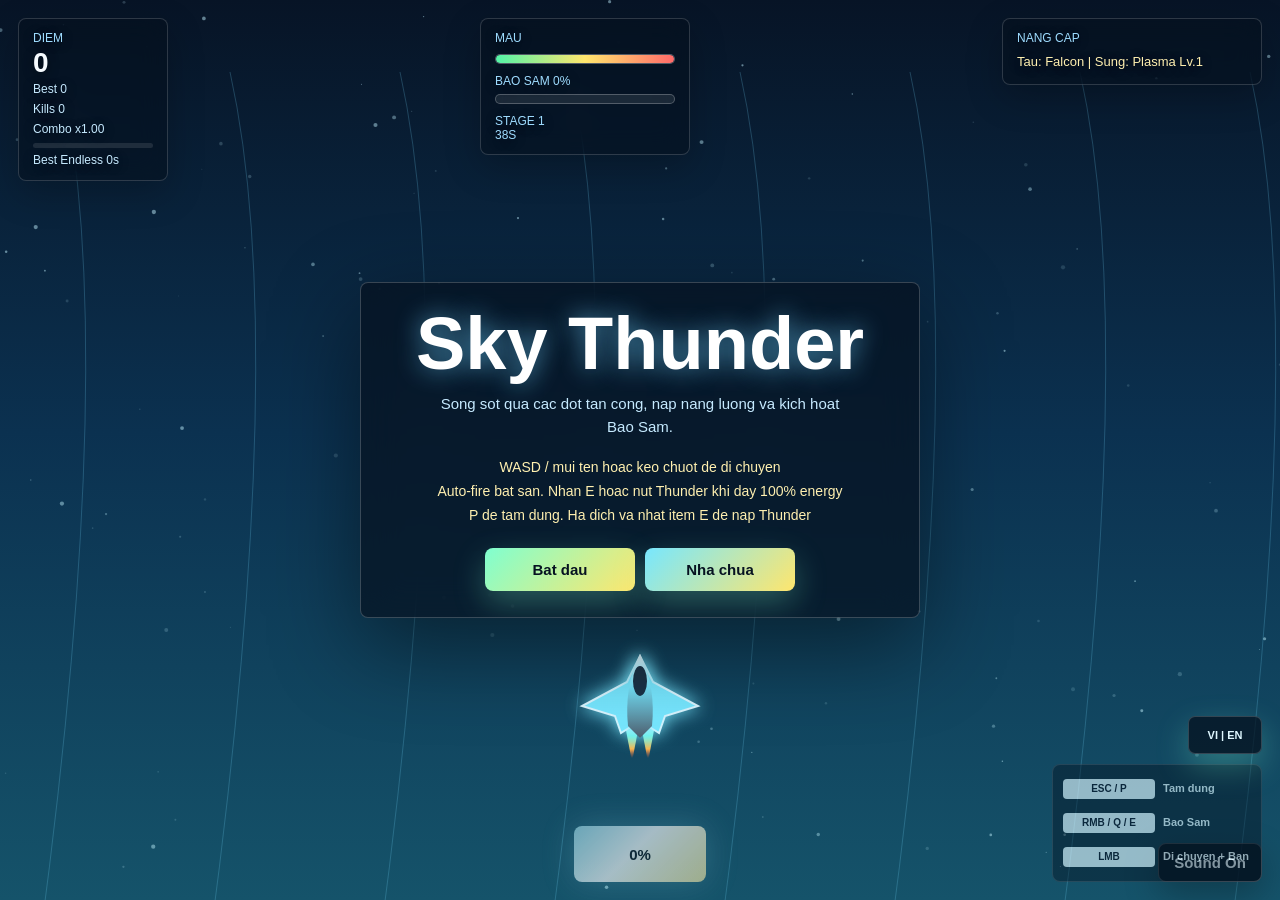
==== commit ff863b7b: "Improve performance controls and localization" ====
--- a/Sky-Thunder-Play.html
+++ b/Sky-Thunder-Play.html
@@ -227,6 +227,74 @@
   pointer-events: auto;
 }
 
+.control-dock {
+  position: fixed;
+  right: 18px;
+  bottom: 18px;
+  z-index: 6;
+  display: grid;
+  gap: 6px;
+  width: 210px;
+  padding: 10px;
+  color: #dff7ff;
+  background: rgba(5, 16, 29, 0.66);
+  border: 1px solid rgba(255, 255, 255, 0.16);
+  border-radius: 8px;
+  opacity: 0.64;
+  transition: opacity 160ms ease;
+}
+
+.control-dock:hover,
+body:has(.pause-mode) .control-dock {
+  opacity: 1;
+}
+
+.control-dock div,
+.control-dock button {
+  display: grid;
+  grid-template-columns: 92px 1fr;
+  align-items: center;
+  gap: 8px;
+  min-width: 0;
+  min-height: 28px;
+  padding: 0;
+  color: inherit;
+  background: transparent;
+  border: 0;
+  box-shadow: none;
+  text-align: left;
+  font: 700 11px/1.2 Arial, sans-serif;
+}
+
+.control-dock button {
+  cursor: pointer;
+}
+
+.control-dock kbd {
+  padding: 5px 6px;
+  color: #071426;
+  background: #dff7ff;
+  border-radius: 4px;
+  font: 800 10px/1 Arial, sans-serif;
+  text-align: center;
+}
+
+.language-button {
+  position: fixed;
+  right: 18px;
+  bottom: 146px;
+  z-index: 7;
+  min-width: 74px;
+  height: 38px;
+  padding: 0 10px;
+  color: #dff7ff;
+  background: rgba(5, 16, 29, 0.72);
+  border: 1px solid rgba(255, 255, 255, 0.18);
+  border-radius: 7px;
+  font-size: 11px;
+  font-weight: 800;
+}
+
 .mute-button {
   right: 18px;
   bottom: 18px;
@@ -432,6 +500,35 @@
   font-size: 14px;
 }
 
+body.is-mobile .control-dock {
+  display: none;
+}
+
+body.is-mobile .language-button {
+  right: auto;
+  left: max(10px, env(safe-area-inset-left));
+  bottom: calc(max(12px, env(safe-area-inset-bottom)) + 50px);
+  min-width: 58px;
+}
+
+@media (min-width: 761px) {
+  .pause-button {
+    display: none;
+  }
+}
+
+@media (max-width: 980px) and (min-width: 761px) {
+  .control-dock {
+    width: 176px;
+  }
+
+  .control-dock div,
+  .control-dock button {
+    grid-template-columns: 78px 1fr;
+    font-size: 10px;
+  }
+}
+
 body.is-mobile .skill-button {
   left: auto;
   right: max(14px, env(safe-area-inset-right));
@@ -849,7 +946,7 @@
 
   <div class="hud">
     <div class="panel">
-      <div class="label">Diem</div>
+      <div class="label" data-i18n="hud.score">Diem</div>
       <div class="value" id="score">0</div>
       <div class="mini-stat">Best <span id="bestScore">0</span></div>
       <div class="mini-stat">Kills <span id="destroyedCount">0</span></div>
@@ -859,7 +956,7 @@
     </div>
 
     <div class="panel status-panel">
-      <div class="label">Mau</div>
+      <div class="label" data-i18n="hud.health">Mau</div>
       <div class="bar"><div class="fill" id="health"></div></div>
       <div class="label" id="energyText">Thunder 0%</div>
       <div class="bar energy-bar"><div class="energy-fill" id="energy"></div></div>
@@ -869,7 +966,7 @@
     </div>
 
     <div class="panel upgrades-panel">
-      <div class="label">Nang cap</div>
+      <div class="label" data-i18n="hud.upgrades">Nang cap</div>
       <div id="upgradeList" class="upgrade-list">Chua co</div>
     </div>
   </div>
@@ -877,7 +974,13 @@
   <button class="mute-button" id="muteBtn" type="button">Sound On</button>
   <button class="skill-button" id="skillBtn" type="button">Thunder</button>
   <button class="pause-button" id="pauseBtn" type="button" aria-label="Pause">Pause</button>
-  <div class="orientation-hint">Rotate to portrait for best experience</div>
+  <div class="control-dock" id="controlDock">
+    <button id="dockPauseBtn" type="button"><kbd>ESC / P</kbd><span data-i18n="controls.pause">Pause</span></button>
+    <div><kbd>RMB / Q / E</kbd><span data-i18n="controls.thunder">Thunder</span></div>
+    <div><kbd>LMB</kbd><span data-i18n="controls.moveFire">Move + Fire</span></div>
+  </div>
+  <button class="language-button" id="languageBtn" type="button">VI | EN</button>
+  <div class="orientation-hint" id="orientationHint">Rotate to portrait for best experience</div>
   <pre class="debug-overlay hidden" id="debugOverlay"></pre>
 
   <div class="boss-hud hidden" id="bossHud">
@@ -952,6 +1055,59 @@
   stageClearDelay: 0.85,
   missileInterval: 3.4
 };
+
+// src/data/i18n.js
+const LANGUAGES = {
+  vi: {
+    "menu.start": "Bat dau", "menu.hangar": "Nha chua", "menu.intro": "Song sot qua cac dot tan cong, nap nang luong va kich hoat Bao Sam.",
+    "common.back": "Quay lai", "common.restart": "Choi lai", "common.mainMenu": "Menu chinh", "common.soundOn": "Am thanh: Bat", "common.soundOff": "Am thanh: Tat",
+    "language.label": "Ngon ngu: Tieng Viet", "pause.title": "Tam dung", "pause.resume": "Tiep tuc", "pause.help": "Chon thao tac hoac xem lai dieu khien.",
+    "controls.controls": "Dieu khien", "controls.moveFire": "Di chuyen + Ban", "controls.leftMouse": "Chuot trai", "controls.thunder": "Bao Sam", "controls.rightKeys": "Chuot phai / Q / E", "controls.pause": "Tam dung", "controls.pauseKeys": "ESC / P",
+    "hud.score": "Diem", "hud.health": "Mau", "hud.upgrades": "Nang cap", "hud.stage": "Chang", "hud.boss": "Trum", "hud.ship": "Tau", "hud.gun": "Sung", "hud.none": "Chua co",
+    "thunder.ready": "Bao Sam san sang", "thunder.cooldown": "Hoi chieu {seconds}s", "thunder.notReady": "Bao Sam {percent}%",
+    "game.over": "Het tran", "game.overLine": "Phi doi dich van con tren bau troi.", "game.victory": "Chien thang", "game.victoryLine": "Ban da ha trum cuoi. Tiep tuc vo tan de san diem cao hon.",
+    "game.playAgain": "Choi lai", "game.continueEndless": "Tiep tuc vo tan", "game.summary": "Diem: {score}. Ky luc: {best}. Chang: {stage}. Dich ha: {kills}. Combo cao nhat: x{combo}.",
+    "upgrade.stageClear": "Hoan thanh chang", "upgrade.choose": "Chon 1 nang cap de tiep tuc.", "hangar.title": "Nha chua", "hangar.choose": "Chon chien co", "hangar.credits": "Tin dung", "hangar.selected": "Da chon", "hangar.unlocked": "Da mo",
+    "power.repair": "SUA CHUA +18", "power.shield": "KHIEN +1", "power.bomb": "BOM XUNG KICH", "power.rapid": "BAN NHANH", "power.magnet": "NAM CHAM", "power.levelUp": "{weapon} LEN CAP!", "power.switch": "DOI SANG {weapon}",
+    "orientation": "Xoay doc man hinh de choi tot nhat"
+  },
+  en: {
+    "menu.start": "Start", "menu.hangar": "Hangar", "menu.intro": "Survive enemy waves, charge energy, and unleash Thunder Storm.",
+    "common.back": "Back", "common.restart": "Restart", "common.mainMenu": "Main Menu", "common.soundOn": "Sound On", "common.soundOff": "Sound Off",
+    "language.label": "Language: English", "pause.title": "Paused", "pause.resume": "Resume", "pause.help": "Choose an action or review the controls.",
+    "controls.controls": "Controls", "controls.moveFire": "Move + Fire", "controls.leftMouse": "Left Mouse", "controls.thunder": "Thunder", "controls.rightKeys": "Right Click / Q / E", "controls.pause": "Pause", "controls.pauseKeys": "ESC / P",
+    "hud.score": "Score", "hud.health": "HP", "hud.upgrades": "Upgrades", "hud.stage": "Stage", "hud.boss": "Boss", "hud.ship": "Ship", "hud.gun": "Gun", "hud.none": "None",
+    "thunder.ready": "Thunder Ready", "thunder.cooldown": "Cooldown {seconds}s", "thunder.notReady": "Thunder {percent}%",
+    "game.over": "Game Over", "game.overLine": "The enemy fleet still controls the sky.", "game.victory": "Victory", "game.victoryLine": "The final boss is down. Continue Endless for a higher score.",
+    "game.playAgain": "Play Again", "game.continueEndless": "Continue Endless", "game.summary": "Score: {score}. Best: {best}. Stage: {stage}. Enemies: {kills}. Max combo: x{combo}.",
+    "upgrade.stageClear": "Stage Clear", "upgrade.choose": "Choose one upgrade to continue.", "hangar.title": "Hangar", "hangar.choose": "Choose your fighter", "hangar.credits": "Credits", "hangar.selected": "Selected", "hangar.unlocked": "Unlocked",
+    "power.repair": "REPAIR +18", "power.shield": "SHIELD +1", "power.bomb": "BOMB BLAST", "power.rapid": "RAPID FIRE", "power.magnet": "MAGNET ON", "power.levelUp": "{weapon} LEVEL UP!", "power.switch": "SWITCHED TO {weapon}",
+    "orientation": "Rotate to portrait for best experience"
+  }
+};
+
+let currentLanguage = (() => {
+  try { return localStorage.getItem("skyThunderLang") === "en" ? "en" : "vi"; } catch { return "vi"; }
+})();
+
+function getLanguage() { return currentLanguage; }
+
+function setLanguage(language) {
+  currentLanguage = language === "en" ? "en" : "vi";
+  try { localStorage.setItem("skyThunderLang", currentLanguage); } catch {}
+  document.documentElement.lang = currentLanguage;
+  window.dispatchEvent(new CustomEvent("skythunderlanguagechange", { detail: currentLanguage }));
+  return currentLanguage;
+}
+
+function toggleLanguage() {
+  return setLanguage(currentLanguage === "vi" ? "en" : "vi");
+}
+
+function t(key, params = {}) {
+  const template = LANGUAGES[currentLanguage]?.[key] || LANGUAGES.vi[key] || key;
+  return template.replace(/\{(\w+)\}/g, (_, name) => params[name] ?? "");
+}
 
 // src/data/weapons.js
 const WEAPONS = {
@@ -1504,6 +1660,7 @@
     this.onDebug = null;
     this.cornerTaps = [];
     this.justActivated = false;
+    this.viewport = () => ({ width: window.innerWidth, height: window.innerHeight });
   }
 
   bind() {
@@ -1525,6 +1682,9 @@
     window.addEventListener("keyup", (event) => this.keys.delete(event.key));
 
     this.canvas.addEventListener("pointermove", (event) => this.setPointer(event, false), { passive: false });
+    window.addEventListener("pointermove", (event) => {
+      if (this.pointer.active && this.pointer.id === event.pointerId) this.setPointer(event, false);
+    }, { passive: false });
     this.canvas.addEventListener("pointerdown", (event) => {
       if (event.button === 2 && !this.mobile) {
         event.preventDefault();
@@ -1557,7 +1717,11 @@
     window.addEventListener("contextmenu", (event) => {
       if (this.pointer.active || event.target === this.canvas) event.preventDefault();
     });
-    window.addEventListener("blur", () => this.resetPointer());
+    window.addEventListener("blur", () => {
+      this.pointer.fire = false;
+      this.pointer.id = null;
+      this.justActivated = false;
+    });
     document.addEventListener("visibilitychange", () => {
       if (document.hidden) this.resetPointer();
     });
@@ -1566,6 +1730,10 @@
   setMobile(mobile) {
     this.mobile = mobile;
     this.autoFire = true;
+  }
+
+  setViewportProvider(provider) {
+    if (typeof provider === "function") this.viewport = provider;
   }
 
   setPointer(event, fire) {
@@ -1574,9 +1742,10 @@
     this.pointer.active = true;
     this.pointer.id = event.pointerId;
     this.pointer.fire = fire || this.pointer.fire;
-    this.pointer.x = Math.max(0, Math.min(window.innerWidth, event.clientX));
-    this.pointer.y = Math.max(0, Math.min(window.innerHeight, event.clientY));
-    this.justActivated = Boolean(fire);
+    const viewport = this.viewport();
+    this.pointer.x = Math.max(0, Math.min(viewport.width, event.clientX));
+    this.pointer.y = Math.max(0, Math.min(viewport.height, event.clientY));
+    if (fire) this.justActivated = true;
   }
 
   resetPointer() {
@@ -1683,7 +1852,7 @@
     ctx.fillRect(0, 0, game.width, game.height);
 
     ctx.save();
-    ctx.globalCompositeOperation = game.mobile ? "source-over" : "screen";
+    ctx.globalCompositeOperation = game.mobile || game.performanceTier !== "normal" ? "source-over" : "screen";
     for (const star of game.effects.stars) {
       const alpha = 0.32 + Math.sin(star.twinkle) * 0.18;
       ctx.fillStyle = `rgba(190,239,255,${alpha})`;
@@ -1699,7 +1868,7 @@
     ctx.globalAlpha = 0.22;
     ctx.strokeStyle = "#76d8ff";
     ctx.lineWidth = 1;
-    const streaks = game.mobile ? 5 : 9;
+    const streaks = Math.max(2, Math.ceil((game.mobile ? 5 : 9) * game.getEffectScale()));
     for (let i = 0; i < streaks; i++) {
       const x = ((time * 0.035 + i * 170) % (game.width + 220)) - 110;
       ctx.beginPath();
@@ -1726,14 +1895,14 @@
   drawLightnings() {
     const { ctx, game } = this;
     ctx.save();
-    ctx.globalCompositeOperation = "lighter";
+    ctx.globalCompositeOperation = game.performanceTier === "critical" ? "source-over" : "lighter";
     for (const bolt of game.effects.lightnings) {
       const alpha = Math.max(0, bolt.life / bolt.maxLife);
       ctx.globalAlpha = alpha;
       ctx.strokeStyle = "#bdf7ff";
       ctx.lineWidth = bolt.width;
       ctx.shadowColor = "#77e7ff";
-      ctx.shadowBlur = game.mobile ? 8 : 18;
+      ctx.shadowBlur = (game.mobile ? 8 : 18) * game.getEffectScale();
       ctx.beginPath();
       ctx.moveTo(bolt.x1, bolt.y1);
       const dx = bolt.x2 - bolt.x1;
@@ -1763,7 +1932,7 @@
       const y = game.height * 0.2 + i * 34 - (1 - alpha) * 18;
       ctx.globalAlpha = alpha;
       ctx.shadowColor = "rgba(255,225,120,0.9)";
-      ctx.shadowBlur = game.mobile ? 8 : 18;
+      ctx.shadowBlur = (game.mobile ? 8 : 18) * game.getEffectScale();
       ctx.fillStyle = "#fff3a6";
       ctx.fillText(message.text, game.width / 2, y);
     }
@@ -1963,7 +2132,9 @@
     if (this.fireTimer <= 0 && this.y > 35) {
       this.fire(game);
       const mobileFireScale = game.mobile ? BALANCE.mobile.hunterFireScale : 1;
-      this.fireTimer = Math.max(0.55, (this.config.fireRate * mobileFireScale) / this.fireRateScale);
+      const bulletLoad = game.enemyBullets.length / game.getPerformanceLimits().enemyBullets;
+      const loadScale = bulletLoad > 0.85 ? 1.35 : bulletLoad > 0.7 ? 1.16 : 1;
+      this.fireTimer = Math.max(0.55, (this.config.fireRate * mobileFireScale * loadScale) / this.fireRateScale);
     }
 
     if (this.config.carrier && this.y > 40) {
@@ -2847,7 +3018,7 @@
 
   makeStars() {
     this.stars.length = 0;
-    const scale = this.game.mobile ? BALANCE.mobile.starScale : 1;
+    const scale = (this.game.mobile ? BALANCE.mobile.starScale : 1) * this.game.getEffectScale();
     const count = Math.floor((this.game.width * this.game.height * scale) / 9000);
     for (let i = 0; i < count; i++) {
       this.stars.push({
@@ -2860,7 +3031,7 @@
   }
 
   burst(x, y, color, count, speed, life) {
-    const particleCount = this.game.mobile ? Math.ceil(count * 0.64) : count;
+    const particleCount = Math.max(1, Math.ceil((this.game.mobile ? count * 0.64 : count) * this.game.getEffectScale()));
     const particleSpeed = this.game.mobile ? speed * 0.86 : speed;
     for (let i = 0; i < particleCount; i++) {
       if (this.particles.length >= this.maxParticles) this.particles.shift();
@@ -2899,7 +3070,7 @@
       });
       this.burst(target.x, target.y, "#bdf7ff", 10, 170, 0.38);
     }
-    const boltCount = this.game.mobile ? 5 : 10;
+    const boltCount = Math.max(2, Math.ceil((this.game.mobile ? 5 : 10) * this.game.getEffectScale()));
     for (let i = 0; i < boltCount; i++) {
       const angle = (Math.PI * 2 * i) / boltCount;
       this.lightnings.push({
@@ -2919,7 +3090,8 @@
   update(dt) {
     this.cloudTimer -= dt;
     if (this.cloudTimer <= 0) {
-      if (!this.game.mobile || this.clouds.length < BALANCE.mobile.cloudCap) {
+      const cloudCap = Math.max(2, Math.ceil((this.game.mobile ? BALANCE.mobile.cloudCap : 14) * this.game.getEffectScale()));
+      if (this.clouds.length < cloudCap) {
         const scale = this.game.mobile ? BALANCE.mobile.cloudScale : 1;
         this.clouds.push({
           x: -120 + Math.random() * (this.game.width + 240),
@@ -3209,7 +3381,8 @@
     this.timer -= dt;
     if (this.timer > 0) return;
     const densityScale = this.game.mobile ? BALANCE.mobile.densityScale * this.game.layout.enemyScale : 1;
-    if (this.game.enemies.length > Math.floor((14 + stage.id * 3) * densityScale)) {
+    const enemyCap = this.game.getPerformanceLimits().enemies;
+    if (this.game.enemies.length >= Math.min(enemyCap, Math.floor((14 + stage.id * 3) * densityScale))) {
       this.timer = 0.35;
       return;
     }
@@ -3218,6 +3391,7 @@
   }
 
   spawn(stage) {
+    if (this.game.enemies.length >= this.game.getPerformanceLimits().enemies) return;
     const type = stage.enemies[Math.floor(Math.random() * stage.enemies.length)];
     const r = 32;
     const x = r + Math.random() * (this.game.width - r * 2);
@@ -3353,8 +3527,9 @@
     this.endlessWaveTimer -= dt;
     this.endlessMiniBossTimer -= dt;
 
-    const crowdedLimit = this.game.mobile ? 19 : 30;
-    const waveLimit = this.game.mobile ? 16 : 24;
+    const tierCap = this.game.getPerformanceLimits().enemies;
+    const crowdedLimit = Math.min(tierCap - 2, this.game.mobile ? 19 : 30);
+    const waveLimit = Math.min(tierCap - 4, this.game.mobile ? 16 : 24);
     const crowded = this.game.enemies.length > crowdedLimit;
 
     if (this.timer <= 0) {
@@ -3576,13 +3751,13 @@
         : `Best Endless ${Math.floor(game.save.best.endlessTime || 0)}s`;
     }
     this.elements.health.style.width = `${Math.max(0, (player.health / player.maxHealth) * 100)}%`;
-    this.elements.stage.textContent = stage ? stage.name : "Stage";
-    this.elements.time.textContent = stage && !stage.boss ? `${Math.ceil(game.stageSystem.timer)}s` : "Boss";
+    this.elements.stage.textContent = stage ? stage.name : t("hud.stage");
+    this.elements.time.textContent = stage && !stage.boss ? `${Math.ceil(game.stageSystem.timer)}s` : t("hud.boss");
     if (this.elements.energy) this.elements.energy.style.width = `${Math.max(0, (player.energy / 100) * 100)}%`;
     if (this.elements.energyText) {
       this.elements.energyText.textContent = player.thunderCooldown > 0
-        ? `Thunder ${player.thunderCooldown.toFixed(1)}s`
-        : player.energy >= 100 ? "Thunder Ready" : `Thunder ${Math.floor(player.energy)}%`;
+        ? t("thunder.cooldown", { seconds: player.thunderCooldown.toFixed(1) })
+        : player.energy >= 100 ? t("thunder.ready") : t("thunder.notReady", { percent: Math.floor(player.energy) });
     }
     if (this.elements.powerTimers) {
       const timers = [];
@@ -3594,11 +3769,11 @@
     if (this.elements.skillButton) {
       const ready = player.energy >= 100 && player.thunderCooldown <= 0;
       this.elements.skillButton.disabled = !ready;
-      this.elements.skillButton.textContent = ready ? "Thunder" : player.thunderCooldown > 0 ? `${player.thunderCooldown.toFixed(1)}s` : `${Math.floor(player.energy)}%`;
+      this.elements.skillButton.textContent = ready ? t("controls.thunder") : player.thunderCooldown > 0 ? `${player.thunderCooldown.toFixed(1)}s` : `${Math.floor(player.energy)}%`;
       this.elements.skillButton.classList.toggle("ready", ready);
     }
-    const upgrades = [`Ship: ${player.ship.name}`, `Gun: ${player.weapon.name} Lv.${player.weaponLevel}`, ...player.upgrades];
-    this.elements.upgrades.textContent = upgrades.length ? upgrades.join(" | ") : "Chua co";
+    const upgrades = [`${t("hud.ship")}: ${player.ship.name}`, `${t("hud.gun")}: ${player.weapon.name} Lv.${player.weaponLevel}`, ...player.upgrades];
+    this.elements.upgrades.textContent = upgrades.length ? upgrades.join(" | ") : t("hud.none");
 
     if (game.boss) {
       this.elements.bossHud.classList.remove("hidden");
@@ -3615,16 +3790,16 @@
     this.elements = elements;
     this.startHandler = null;
     this.defaultStartHandler = null;
-    this.hangarButton = this.makeActionButton("Hangar");
+    this.hangarButton = this.makeActionButton(t("menu.hangar"));
     this.hangarButton.className = "hangar-button";
     this.elements.startButton.insertAdjacentElement("afterend", this.hangarButton);
     this.pauseActions = document.createElement("div");
     this.pauseActions.className = "pause-actions hidden";
-    this.resumeButton = this.makeActionButton("Resume", "primary");
-    this.restartButton = this.makeActionButton("Restart");
-    this.soundButton = this.makeActionButton("Sound");
-    this.controlsButton = this.makeActionButton("Controls");
-    this.mainMenuButton = this.makeActionButton("Main Menu");
+    this.resumeButton = this.makeActionButton(t("pause.resume"), "primary");
+    this.restartButton = this.makeActionButton(t("common.restart"));
+    this.soundButton = this.makeActionButton(t("common.soundOn"));
+    this.controlsButton = this.makeActionButton(t("controls.controls"));
+    this.mainMenuButton = this.makeActionButton(t("common.mainMenu"));
     this.pauseActions.append(this.resumeButton, this.restartButton, this.soundButton, this.controlsButton, this.mainMenuButton);
     this.elements.startButton.insertAdjacentElement("beforebegin", this.pauseActions);
   }
@@ -3662,12 +3837,13 @@
   }
 
   setSoundLabel(muted) {
-    this.soundButton.textContent = muted ? "Sound Off" : "Sound On";
+    this.soundButton.textContent = t(muted ? "common.soundOff" : "common.soundOn");
   }
 
   showMenu() {
     this.startHandler = this.defaultStartHandler;
-    this.show("Sky Thunder", "Song sot qua cac wave, gom nang luong va kich hoat Thunder Storm khi day pin.", "Bat dau", true);
+    this.show("Sky Thunder", t("menu.intro"), t("menu.start"), true);
+    this.hangarButton.textContent = t("menu.hangar");
   }
 
   show(title, text, buttonText, showControls = false, secondaryText = "") {
@@ -3692,10 +3868,10 @@
   showHangar({ ships, save, onSelect, onBack }) {
     this.elements.overlay.classList.remove("hidden");
     this.elements.overlay.classList.remove("pause-mode");
-    this.elements.title.textContent = "Hangar";
-    this.elements.text.textContent = `Credits ${save.best.credits || 0} | Choose your fighter`;
+    this.elements.title.textContent = t("hangar.title");
+    this.elements.text.textContent = `${t("hangar.credits")} ${save.best.credits || 0} | ${t("hangar.choose")}`;
     this.elements.controls.classList.add("hidden");
-    this.elements.startButton.textContent = "Back";
+    this.elements.startButton.textContent = t("common.back");
     this.elements.startButton.classList.remove("hidden");
     this.elements.secondaryButton?.classList.add("hidden");
     this.hangarButton.classList.add("hidden");
@@ -3711,7 +3887,7 @@
       const card = document.createElement("button");
       card.type = "button";
       card.className = `ship-card ${selected ? "selected" : ""}`;
-      const costText = unlocked ? (selected ? "Selected" : "Unlocked") : `${ship.unlockCost} credits`;
+      const costText = unlocked ? (selected ? t("hangar.selected") : t("hangar.unlocked")) : `${ship.unlockCost} ${t("hangar.credits")}`;
       card.innerHTML = `
         <span class="ship-swatch" style="--ship-color:${ship.color};--ship-accent:${ship.accent}"></span>
         <strong>${ship.name}</strong>
@@ -3736,20 +3912,23 @@
   }
 
   showPause(text, muted) {
-    this.show("Tam dung", text, "Resume");
+    this.show(t("pause.title"), text, t("pause.resume"));
     this.elements.overlay.classList.add("pause-mode");
     this.elements.startButton.classList.add("hidden");
     if (this.elements.secondaryButton) this.elements.secondaryButton.classList.add("hidden");
     this.setSoundLabel(muted);
+    this.resumeButton.textContent = t("pause.resume");
+    this.restartButton.textContent = t("common.restart");
+    this.controlsButton.textContent = t("controls.controls");
+    this.mainMenuButton.textContent = t("common.mainMenu");
     this.pauseActions.classList.remove("hidden");
   }
 
   showPauseControls() {
     this.elements.text.innerHTML = [
-      "Move: Mouse / WASD / Arrow Keys",
-      "Fire: Auto / Left Mouse",
-      "Thunder: Right Mouse / E / Shift / Q",
-      "Pause: ESC / P"
+      `${t("controls.moveFire")}: ${t("controls.leftMouse")} / WASD`,
+      `${t("controls.thunder")}: ${t("controls.rightKeys")}`,
+      `${t("controls.pause")}: ${t("controls.pauseKeys")}`
     ].join("<br>");
   }
 
@@ -3767,10 +3946,10 @@
 
   show(choices, onPick, result = null) {
     this.elements.overlay.classList.remove("hidden");
-    this.elements.title.textContent = "Stage Clear";
+    this.elements.title.textContent = t("upgrade.stageClear");
     this.elements.text.textContent = result
       ? `Rank ${result.rank} | Kills ${result.kills} | Damage ${result.damageTaken} | Max Combo x${result.maxCombo.toFixed(2)} | Credits +${result.credits}`
-      : "Chon 1 nang cap de tiep tuc chien dau.";
+      : t("upgrade.choose");
     this.elements.controls.classList.add("hidden");
     this.elements.startButton.classList.add("hidden");
     if (this.elements.secondaryButton) this.elements.secondaryButton.classList.add("hidden");
@@ -3802,21 +3981,21 @@
   }
 
   show(game) {
-    this.menu.show("Het Tran", this.summary(game, "Phi doi dich van con tren bau troi."), "Choi lai");
+    this.menu.show(t("game.over"), `${t("game.overLine")} ${this.summary(game)}`, t("game.playAgain"));
   }
 
   win(game) {
-    this.menu.show("Victory", this.summary(game, "Ban da ha boss cuoi. Tiep tuc Endless de san diem cao hon."), "Continue Endless", false, "Restart");
+    this.menu.show(t("game.victory"), `${t("game.victoryLine")} ${this.summary(game)}`, t("game.continueEndless"), false, t("common.restart"));
   }
 
   paused(game) {
-    this.menu.showPause("Resume de quay lai tran chien. Controls se hien phim va chuot dang ho tro.", game.audio.muted);
+    this.menu.showPause(t("pause.help"), game.audio.muted);
     this.menu.showPauseControls();
   }
 
-  summary(game, line) {
+  summary(game) {
     const endless = game.stats.endlessTime ? ` Endless: ${Math.floor(game.stats.endlessTime)}s. Best endless: ${Math.floor(game.save.best.endlessTime || 0)}s.` : "";
-    return `${line} Score: ${game.score}. Best: ${game.save.best.score || 0}. Stage reached: ${game.stats.stageReached}. Enemies destroyed: ${game.stats.enemiesDestroyed}. Max combo: x${(game.stats.maxCombo || 1).toFixed(2)}.${endless}`;
+    return `${t("game.summary", { score: game.score, best: game.save.best.score || 0, stage: game.stats.stageReached, kills: game.stats.enemiesDestroyed, combo: (game.stats.maxCombo || 1).toFixed(2) })}${endless}`;
   }
 }
 
@@ -3842,7 +4021,9 @@
     this.stats = { enemiesDestroyed: 0, stageReached: 1, maxCombo: 1, endlessTime: 0, stageHits: 0, totalHits: 0, bossTime: 0, stageKills: 0, stageDamageTaken: 0, creditsEarned: 0 };
     this.combo = { count: 0, multiplier: 1, timer: 0, maxTimer: 3.2 };
     this.endless = { active: false, time: 0, multiplier: 1, survivalBonusTimer: 0 };
-    this.debug = { visible: false, fps: 0, frames: 0, elapsed: 0 };
+    this.debug = { visible: false, fps: 60, frames: 0, elapsed: 0 };
+    this.performanceTier = "normal";
+    this.performanceSamples = { low: 0, critical: 0, recovery: 0 };
     this.stageResult = null;
     this.mobile = false;
     this.layout = {
@@ -3868,6 +4049,7 @@
     this.menu = new Menu(menu);
     this.upgradeScreen = new UpgradeScreen(menu);
     this.gameOverScreen = new GameOverScreen(this.menu);
+    this.lang = getLanguage();
   }
 
   init() {
@@ -3884,6 +4066,7 @@
     this.input.onPause = () => this.togglePause();
     this.input.onDebug = () => this.toggleDebug();
     this.input.bind();
+    this.input.setViewportProvider(() => ({ width: this.width, height: this.height }));
     this.audio.bind();
     if (this.hud.elements.skillButton) {
       this.hud.elements.skillButton.addEventListener("pointerdown", (event) => event.stopPropagation());
@@ -3899,6 +4082,18 @@
         this.togglePause();
       });
     }
+    if (this.hud.elements.dockPauseButton) {
+      this.hud.elements.dockPauseButton.addEventListener("pointerdown", (event) => event.stopPropagation());
+      this.hud.elements.dockPauseButton.addEventListener("click", () => this.togglePause());
+    }
+    if (this.hud.elements.languageButton) {
+      this.hud.elements.languageButton.addEventListener("pointerdown", (event) => event.stopPropagation());
+      this.hud.elements.languageButton.addEventListener("click", () => {
+        this.lang = toggleLanguage();
+        this.refreshLanguage();
+      });
+    }
+    window.addEventListener("skythunderlanguagechange", () => this.refreshLanguage());
     this.menu.bindStart(() => {
       if (this.state.is(STATES.PAUSED)) this.resume();
       else if (this.state.is(STATES.WIN)) this.continueEndless();
@@ -3918,6 +4113,7 @@
       mainMenu: () => this.returnToMenu()
     });
     this.menu.showMenu();
+    this.refreshLanguage();
     this.audio.startMusic("menu");
     if (new URLSearchParams(window.location.search).get("debug") === "1") this.toggleDebug();
     this.renderer.render(0);
@@ -3925,7 +4121,10 @@
 
   resize() {
     this.updateMobileState();
-    const cap = this.mobile ? (this.debug.fps && this.debug.fps < BALANCE.mobile.lowFpsThreshold ? BALANCE.mobile.lowFpsDprCap : BALANCE.mobile.dprCap) : 2;
+    const caps = this.mobile
+      ? { normal: 1.35, low: 1.15, critical: 1 }
+      : { normal: 1.75, low: 1.35, critical: 1.15 };
+    const cap = caps[this.performanceTier];
     this.dpr = Math.min(window.devicePixelRatio || 1, cap);
     const viewport = window.visualViewport;
     this.width = Math.max(1, Math.floor(viewport?.width || window.innerWidth));
@@ -3981,7 +4180,7 @@
     document.body.classList.toggle("is-landscape", this.mobile && landscape);
     document.body.classList.toggle("is-small-phone", this.mobile && tiny);
     this.input.setMobile(this.mobile);
-    this.effects.maxParticles = this.mobile ? mobile.maxParticles : 280;
+    this.effects.maxParticles = this.getPerformanceLimits().particles;
   }
 
   start() {
@@ -4105,11 +4304,35 @@
   }
 
   enforceSoftCaps() {
-    if (this.playerBullets.length > 180) this.playerBullets.splice(0, this.playerBullets.length - 180);
-    const enemyBulletCap = this.mobile ? BALANCE.mobile.enemyBulletCap : 260;
-    const powerUpCap = this.mobile ? BALANCE.mobile.powerUpCap : 24;
-    if (this.enemyBullets.length > enemyBulletCap) this.enemyBullets.splice(0, this.enemyBullets.length - enemyBulletCap);
-    if (this.powerUps.length > powerUpCap) this.powerUps.splice(0, this.powerUps.length - powerUpCap);
+    const limits = this.getPerformanceLimits();
+    this.trimOldest(this.playerBullets, limits.playerBullets);
+    this.trimOldest(this.enemyBullets, limits.enemyBullets);
+    this.trimOldest(this.powerUps, limits.powerUps);
+    this.trimOldest(this.enemies, limits.enemies);
+    this.trimOldest(this.effects.particles, limits.particles);
+  }
+
+  trimOldest(items, cap) {
+    if (items.length <= cap) return;
+    const excess = items.length - cap;
+    items.splice(0, excess);
+  }
+
+  getPerformanceLimits() {
+    const desktop = {
+      normal: { playerBullets: 160, enemyBullets: 220, particles: 200, powerUps: 16, enemies: 34 },
+      low: { playerBullets: 130, enemyBullets: 180, particles: 140, powerUps: 12, enemies: 28 },
+      critical: { playerBullets: 100, enemyBullets: 140, particles: 90, powerUps: 10, enemies: 22 }
+    };
+    const limits = { ...desktop[this.performanceTier] };
+    if (this.mobile) {
+      for (const key of Object.keys(limits)) limits[key] = Math.max(8, Math.floor(limits[key] * 0.8));
+    }
+    return limits;
+  }
+
+  getEffectScale() {
+    return this.performanceTier === "critical" ? 0.18 : this.performanceTier === "low" ? 0.42 : 1;
   }
 
   checkCollisions() {
@@ -4168,32 +4391,32 @@
       const id = powerUp.type.slice(7);
       const sameWeapon = player.weapon.id === id;
       player.setWeapon(id);
-      this.warn(sameWeapon ? `${player.weapon.name.toUpperCase()} LEVEL UP!` : `SWITCHED TO ${player.weapon.name.toUpperCase()}`);
+      this.warn(t(sameWeapon ? "power.levelUp" : "power.switch", { weapon: player.weapon.name.toUpperCase() }));
       return;
     }
     if (powerUp.type === "repair") {
       player.health = Math.min(player.maxHealth, player.health + 18);
-      this.effects.message("REPAIR +18");
+      this.effects.message(t("power.repair"));
       return;
     }
     if (powerUp.type === "shield") {
       player.shields += 1;
-      this.effects.message("SHIELD +1");
+      this.effects.message(t("power.shield"));
       return;
     }
     if (powerUp.type === "bomb") {
       this.bombBlast();
-      this.warn("BOMB BLAST");
+      this.warn(t("power.bomb"));
       return;
     }
     if (powerUp.type === "rapid") {
       player.rapidTimer = Math.max(player.rapidTimer, 6);
-      this.effects.message("RAPID FIRE");
+      this.effects.message(t("power.rapid"));
       return;
     }
     if (powerUp.type === "magnet") {
       player.magnetTimer = Math.max(player.magnetTimer, 5);
-      this.effects.message("MAGNET ON");
+      this.effects.message(t("power.magnet"));
       return;
     }
     const gain = BALANCE.thunder.chargePerPickup * (1 + player.stats.thunderCharge);
@@ -4399,15 +4622,18 @@
   updateDebug(dt) {
     this.debug.frames += 1;
     this.debug.elapsed += dt;
-    if (this.debug.elapsed >= 0.5) {
+    if (this.debug.elapsed >= 1.2) {
       this.debug.fps = Math.round(this.debug.frames / this.debug.elapsed);
       this.debug.frames = 0;
       this.debug.elapsed = 0;
+      this.updatePerformanceTier();
     }
     const overlay = this.hud.elements.debugOverlay;
     if (!overlay || !this.debug.visible) return;
     overlay.textContent = [
       `FPS ${this.debug.fps}`,
+      `Tier ${this.performanceTier}`,
+      `DPR ${this.dpr.toFixed(2)}`,
       `State ${this.state.state}`,
       `Enemies ${this.enemies.length}`,
       `P Bullets ${this.playerBullets.length}`,
@@ -4416,6 +4642,34 @@
       `PowerUps ${this.powerUps.length}`,
       `Endless ${Math.floor(this.endless.time)}s`
     ].join("\n");
+  }
+
+  updatePerformanceTier() {
+    const fps = this.debug.fps;
+    this.performanceSamples.critical = fps < 35 ? this.performanceSamples.critical + 1 : 0;
+    this.performanceSamples.low = fps < 45 ? this.performanceSamples.low + 1 : 0;
+    this.performanceSamples.recovery = fps >= 55 ? this.performanceSamples.recovery + 1 : 0;
+    let next = this.performanceTier;
+    if (this.performanceSamples.critical >= 2) next = "critical";
+    else if (this.performanceSamples.low >= 3 && this.performanceTier === "normal") next = "low";
+    else if (this.performanceSamples.recovery >= 3) next = this.performanceTier === "critical" ? "low" : "normal";
+    if (next !== this.performanceTier) {
+      this.performanceTier = next;
+      this.effects.maxParticles = this.getPerformanceLimits().particles;
+      this.resizeSoon();
+    }
+  }
+
+  refreshLanguage() {
+    this.lang = getLanguage();
+    if (this.state.is(STATES.MENU)) this.menu.showMenu();
+    else if (this.state.is(STATES.PAUSED)) this.gameOverScreen.paused(this);
+    else if (this.state.is(STATES.WIN)) this.gameOverScreen.win(this);
+    else if (this.state.is(STATES.GAME_OVER)) this.gameOverScreen.show(this);
+    if (this.hud.elements.languageButton) this.hud.elements.languageButton.textContent = this.lang === "vi" ? "VI | EN" : "EN | VI";
+    if (this.hud.elements.orientationHint) this.hud.elements.orientationHint.textContent = t("orientation");
+    for (const label of document.querySelectorAll("[data-i18n]")) label.textContent = t(label.dataset.i18n);
+    this.hud.update(this);
   }
 
   activateThunder() {
@@ -4591,6 +4845,9 @@
     muteButton: document.getElementById("muteBtn"),
     skillButton: document.getElementById("skillBtn"),
     pauseButton: document.getElementById("pauseBtn"),
+    dockPauseButton: document.getElementById("dockPauseBtn"),
+    languageButton: document.getElementById("languageBtn"),
+    orientationHint: document.getElementById("orientationHint"),
     debugOverlay: document.getElementById("debugOverlay")
   },
   menu: {
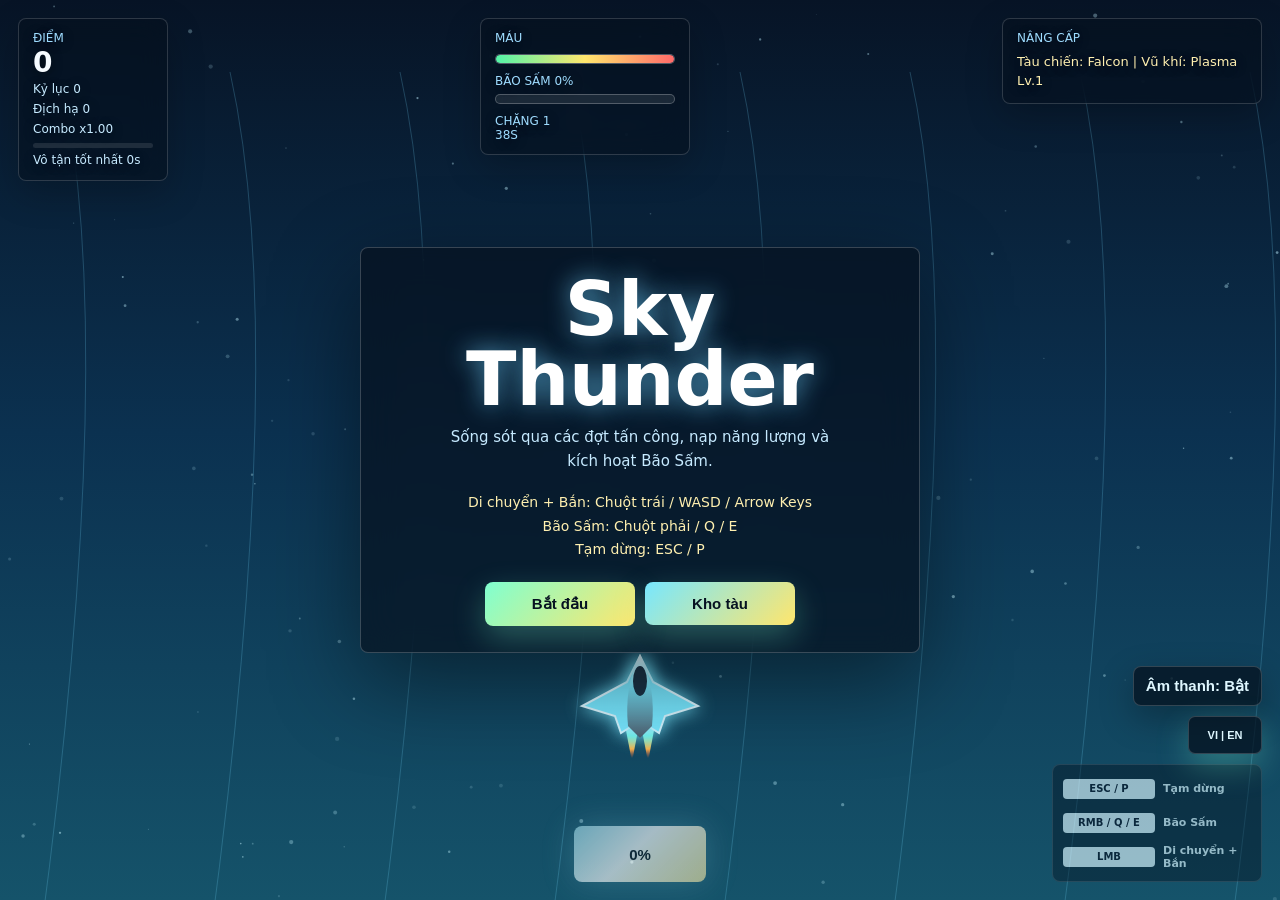
==== commit f41b6677: "Fix runtime performance Vietnamese text and pointer drag" ====
--- a/Sky-Thunder-Play.html
+++ b/Sky-Thunder-Play.html
@@ -22,7 +22,7 @@
   overscroll-behavior: none;
   overscroll-behavior-x: none;
   overscroll-behavior-y: none;
-  font-family: Arial, Helvetica, sans-serif;
+  font-family: Inter, system-ui, -apple-system, BlinkMacSystemFont, "Segoe UI", Arial, "Noto Sans", sans-serif;
   background: #061221;
   color: #f6fbff;
   touch-action: none;
@@ -263,7 +263,7 @@
   border: 0;
   box-shadow: none;
   text-align: left;
-  font: 700 11px/1.2 Arial, sans-serif;
+  font: 700 11px/1.2 Inter, system-ui, "Segoe UI", Arial, "Noto Sans", sans-serif;
 }
 
 .control-dock button {
@@ -275,7 +275,7 @@
   color: #071426;
   background: #dff7ff;
   border-radius: 4px;
-  font: 800 10px/1 Arial, sans-serif;
+  font: 800 10px/1 Inter, system-ui, "Segoe UI", Arial, "Noto Sans", sans-serif;
   text-align: center;
 }
 
@@ -297,7 +297,7 @@
 
 .mute-button {
   right: 18px;
-  bottom: 18px;
+  bottom: 194px;
   min-width: 104px;
   padding: 10px 12px;
   color: #dff7ff;
@@ -946,17 +946,17 @@
 
   <div class="hud">
     <div class="panel">
-      <div class="label" data-i18n="hud.score">Diem</div>
+      <div class="label" data-i18n="hud.score">Điểm</div>
       <div class="value" id="score">0</div>
-      <div class="mini-stat">Best <span id="bestScore">0</span></div>
-      <div class="mini-stat">Kills <span id="destroyedCount">0</span></div>
-      <div class="mini-stat">Combo <span id="comboText">x1.00</span></div>
+      <div class="mini-stat"><span data-i18n="hud.best">Kỷ lục</span> <span id="bestScore">0</span></div>
+      <div class="mini-stat"><span data-i18n="hud.kills">Địch hạ</span> <span id="destroyedCount">0</span></div>
+      <div class="mini-stat"><span data-i18n="hud.combo">Combo</span> <span id="comboText">x1.00</span></div>
       <div class="combo-bar"><div class="combo-fill" id="comboFill"></div></div>
-      <div class="mini-stat" id="endlessText">Best Endless 0s</div>
+      <div class="mini-stat" id="endlessText">Vô tận tốt nhất 0s</div>
     </div>
 
     <div class="panel status-panel">
-      <div class="label" data-i18n="hud.health">Mau</div>
+      <div class="label" data-i18n="hud.health">Máu</div>
       <div class="bar"><div class="fill" id="health"></div></div>
       <div class="label" id="energyText">Thunder 0%</div>
       <div class="bar energy-bar"><div class="energy-fill" id="energy"></div></div>
@@ -966,14 +966,14 @@
     </div>
 
     <div class="panel upgrades-panel">
-      <div class="label" data-i18n="hud.upgrades">Nang cap</div>
-      <div id="upgradeList" class="upgrade-list">Chua co</div>
+      <div class="label" data-i18n="hud.upgrades">Nâng cấp</div>
+      <div id="upgradeList" class="upgrade-list">Chưa có</div>
     </div>
   </div>
 
   <button class="mute-button" id="muteBtn" type="button">Sound On</button>
   <button class="skill-button" id="skillBtn" type="button">Thunder</button>
-  <button class="pause-button" id="pauseBtn" type="button" aria-label="Pause">Pause</button>
+  <button class="pause-button" id="pauseBtn" type="button" aria-label="Pause" data-i18n="controls.pause">Tạm dừng</button>
   <div class="control-dock" id="controlDock">
     <button id="dockPauseBtn" type="button"><kbd>ESC / P</kbd><span data-i18n="controls.pause">Pause</span></button>
     <div><kbd>RMB / Q / E</kbd><span data-i18n="controls.thunder">Thunder</span></div>
@@ -991,14 +991,14 @@
   <div class="center" id="overlay">
     <div class="menu">
       <h1 id="menuTitle">Sky Thunder</h1>
-      <p class="subtitle" id="menuText">Lai chien co xuyen qua bao may, song sot qua 5 stage va ha boss cuoi.</p>
+      <p class="subtitle" id="menuText">Lái chiến cơ xuyên qua bão mây, sống sót qua 5 chặng và hạ trùm cuối.</p>
       <div class="controls" id="menuControls">
-        WASD / mui ten hoac keo chuot de di chuyen<br />
-        Auto-fire bat san. Nhan E hoac nut Thunder khi day 100% energy<br />
-        P de tam dung. Ha dich va nhat item E de nap Thunder
+        WASD / phím mũi tên hoặc kéo chuột để di chuyển<br />
+        Tự động bắn. Nhấn E hoặc nút Bão Sấm khi đủ 100% năng lượng<br />
+        ESC / P để tạm dừng
       </div>
       <div class="upgrade-options hidden" id="upgradeOptions"></div>
-      <button id="startBtn">Bat dau</button>
+      <button id="startBtn">Bắt đầu</button>
       <button id="secondaryBtn" class="secondary hidden">Restart</button>
     </div>
   </div>
@@ -1059,29 +1059,29 @@
 // src/data/i18n.js
 const LANGUAGES = {
   vi: {
-    "menu.start": "Bat dau", "menu.hangar": "Nha chua", "menu.intro": "Song sot qua cac dot tan cong, nap nang luong va kich hoat Bao Sam.",
-    "common.back": "Quay lai", "common.restart": "Choi lai", "common.mainMenu": "Menu chinh", "common.soundOn": "Am thanh: Bat", "common.soundOff": "Am thanh: Tat",
-    "language.label": "Ngon ngu: Tieng Viet", "pause.title": "Tam dung", "pause.resume": "Tiep tuc", "pause.help": "Chon thao tac hoac xem lai dieu khien.",
-    "controls.controls": "Dieu khien", "controls.moveFire": "Di chuyen + Ban", "controls.leftMouse": "Chuot trai", "controls.thunder": "Bao Sam", "controls.rightKeys": "Chuot phai / Q / E", "controls.pause": "Tam dung", "controls.pauseKeys": "ESC / P",
-    "hud.score": "Diem", "hud.health": "Mau", "hud.upgrades": "Nang cap", "hud.stage": "Chang", "hud.boss": "Trum", "hud.ship": "Tau", "hud.gun": "Sung", "hud.none": "Chua co",
-    "thunder.ready": "Bao Sam san sang", "thunder.cooldown": "Hoi chieu {seconds}s", "thunder.notReady": "Bao Sam {percent}%",
-    "game.over": "Het tran", "game.overLine": "Phi doi dich van con tren bau troi.", "game.victory": "Chien thang", "game.victoryLine": "Ban da ha trum cuoi. Tiep tuc vo tan de san diem cao hon.",
-    "game.playAgain": "Choi lai", "game.continueEndless": "Tiep tuc vo tan", "game.summary": "Diem: {score}. Ky luc: {best}. Chang: {stage}. Dich ha: {kills}. Combo cao nhat: x{combo}.",
-    "upgrade.stageClear": "Hoan thanh chang", "upgrade.choose": "Chon 1 nang cap de tiep tuc.", "hangar.title": "Nha chua", "hangar.choose": "Chon chien co", "hangar.credits": "Tin dung", "hangar.selected": "Da chon", "hangar.unlocked": "Da mo",
-    "power.repair": "SUA CHUA +18", "power.shield": "KHIEN +1", "power.bomb": "BOM XUNG KICH", "power.rapid": "BAN NHANH", "power.magnet": "NAM CHAM", "power.levelUp": "{weapon} LEN CAP!", "power.switch": "DOI SANG {weapon}",
-    "orientation": "Xoay doc man hinh de choi tot nhat"
+    "menu.start": "Bắt đầu", "menu.hangar": "Kho tàu", "menu.intro": "Sống sót qua các đợt tấn công, nạp năng lượng và kích hoạt Bão Sấm.",
+    "common.back": "Quay lại", "common.restart": "Chơi lại", "common.mainMenu": "Menu chính", "common.soundOn": "Âm thanh: Bật", "common.soundOff": "Âm thanh: Tắt",
+    "language.label": "Ngôn ngữ: Tiếng Việt", "pause.title": "Tạm dừng", "pause.resume": "Tiếp tục", "pause.help": "Chọn thao tác hoặc xem lại hướng dẫn điều khiển.",
+    "controls.controls": "Hướng dẫn", "controls.moveFire": "Di chuyển + Bắn", "controls.leftMouse": "Chuột trái", "controls.thunder": "Bão Sấm", "controls.rightKeys": "Chuột phải / Q / E", "controls.pause": "Tạm dừng", "controls.pauseKeys": "ESC / P",
+    "hud.score": "Điểm", "hud.best": "Kỷ lục", "hud.kills": "Địch hạ", "hud.combo": "Combo", "hud.endless": "Vô tận", "hud.bestEndless": "Vô tận tốt nhất", "hud.health": "Máu", "hud.upgrades": "Nâng cấp", "hud.stage": "Chặng", "hud.boss": "Trùm", "hud.ship": "Tàu chiến", "hud.gun": "Vũ khí", "hud.none": "Chưa có",
+    "thunder.ready": "Bão Sấm sẵn sàng", "thunder.cooldown": "Đang hồi chiêu {seconds}s", "thunder.notReady": "Bão Sấm {percent}%",
+    "thunder.noEnergy": "Không đủ năng lượng", "game.over": "Hết trận", "game.overLine": "Phi đội địch vẫn còn trên bầu trời.", "game.victory": "Chiến thắng", "game.victoryLine": "Bạn đã hạ trùm cuối. Tiếp tục vô tận để săn điểm cao hơn.",
+    "game.playAgain": "Chơi lại", "game.continueEndless": "Tiếp tục vô tận", "game.summary": "Điểm: {score}. Kỷ lục: {best}. Chặng: {stage}. Địch hạ: {kills}. Combo cao nhất: x{combo}.",
+    "upgrade.stageClear": "Hoàn thành chặng", "upgrade.choose": "Chọn 1 nâng cấp để tiếp tục.", "hangar.title": "Kho tàu", "hangar.choose": "Chọn tàu chiến", "hangar.credits": "Tín dụng", "hangar.selected": "Đã chọn", "hangar.unlocked": "Đã mở khóa",
+    "power.repair": "HỒI MÁU +18", "power.shield": "KHIÊN +1", "power.bomb": "BOM XUNG KÍCH", "power.rapid": "BẮN NHANH", "power.magnet": "NAM CHÂM", "power.levelUp": "{weapon} LÊN CẤP!", "power.switch": "ĐỔI SANG {weapon}", "power.rapidTimer": "Bắn nhanh", "power.magnetTimer": "Nam châm",
+    "orientation": "Xoay dọc màn hình để chơi tốt nhất"
   },
   en: {
     "menu.start": "Start", "menu.hangar": "Hangar", "menu.intro": "Survive enemy waves, charge energy, and unleash Thunder Storm.",
     "common.back": "Back", "common.restart": "Restart", "common.mainMenu": "Main Menu", "common.soundOn": "Sound On", "common.soundOff": "Sound Off",
     "language.label": "Language: English", "pause.title": "Paused", "pause.resume": "Resume", "pause.help": "Choose an action or review the controls.",
     "controls.controls": "Controls", "controls.moveFire": "Move + Fire", "controls.leftMouse": "Left Mouse", "controls.thunder": "Thunder", "controls.rightKeys": "Right Click / Q / E", "controls.pause": "Pause", "controls.pauseKeys": "ESC / P",
-    "hud.score": "Score", "hud.health": "HP", "hud.upgrades": "Upgrades", "hud.stage": "Stage", "hud.boss": "Boss", "hud.ship": "Ship", "hud.gun": "Gun", "hud.none": "None",
-    "thunder.ready": "Thunder Ready", "thunder.cooldown": "Cooldown {seconds}s", "thunder.notReady": "Thunder {percent}%",
+    "hud.score": "Score", "hud.best": "Best", "hud.kills": "Kills", "hud.combo": "Combo", "hud.endless": "Endless", "hud.bestEndless": "Best Endless", "hud.health": "HP", "hud.upgrades": "Upgrades", "hud.stage": "Stage", "hud.boss": "Boss", "hud.ship": "Ship", "hud.gun": "Gun", "hud.none": "None",
+    "thunder.ready": "Thunder Ready", "thunder.cooldown": "Cooldown {seconds}s", "thunder.notReady": "Thunder {percent}%", "thunder.noEnergy": "Not enough energy",
     "game.over": "Game Over", "game.overLine": "The enemy fleet still controls the sky.", "game.victory": "Victory", "game.victoryLine": "The final boss is down. Continue Endless for a higher score.",
     "game.playAgain": "Play Again", "game.continueEndless": "Continue Endless", "game.summary": "Score: {score}. Best: {best}. Stage: {stage}. Enemies: {kills}. Max combo: x{combo}.",
     "upgrade.stageClear": "Stage Clear", "upgrade.choose": "Choose one upgrade to continue.", "hangar.title": "Hangar", "hangar.choose": "Choose your fighter", "hangar.credits": "Credits", "hangar.selected": "Selected", "hangar.unlocked": "Unlocked",
-    "power.repair": "REPAIR +18", "power.shield": "SHIELD +1", "power.bomb": "BOMB BLAST", "power.rapid": "RAPID FIRE", "power.magnet": "MAGNET ON", "power.levelUp": "{weapon} LEVEL UP!", "power.switch": "SWITCHED TO {weapon}",
+    "power.repair": "REPAIR +18", "power.shield": "SHIELD +1", "power.bomb": "BOMB BLAST", "power.rapid": "RAPID FIRE", "power.magnet": "MAGNET ON", "power.levelUp": "{weapon} LEVEL UP!", "power.switch": "SWITCHED TO {weapon}", "power.rapidTimer": "Rapid", "power.magnetTimer": "Magnet",
     "orientation": "Rotate to portrait for best experience"
   }
 };
@@ -1651,7 +1651,11 @@
   constructor(canvas) {
     this.canvas = canvas;
     this.keys = new Set();
-    this.pointer = { x: 0, y: 0, active: false, fire: false, id: null };
+    this.pointer = {
+      x: 0, y: 0, active: false, fire: false, id: null,
+      pointerActive: false, pointerDown: false, dragging: false,
+      lastPointerX: 0, lastPointerY: 0, lastKnownInsideViewport: true
+    };
     this.mobile = false;
     this.skillRequested = false;
     this.autoFire = true;
@@ -1684,6 +1688,9 @@
     this.canvas.addEventListener("pointermove", (event) => this.setPointer(event, false), { passive: false });
     window.addEventListener("pointermove", (event) => {
       if (this.pointer.active && this.pointer.id === event.pointerId) this.setPointer(event, false);
+    }, { passive: false });
+    window.addEventListener("mousemove", (event) => {
+      if (!this.mobile && this.pointer.dragging) this.setMousePointer(event);
     }, { passive: false });
     this.canvas.addEventListener("pointerdown", (event) => {
       if (event.button === 2 && !this.mobile) {
@@ -1708,7 +1715,10 @@
     }, { passive: false });
     window.addEventListener("pointercancel", (event) => {
       this.releasePointer(event);
-      if (this.pointer.id === event.pointerId) this.resetPointer();
+      if (this.pointer.id === event.pointerId) this.preserveLastTarget();
+    }, { passive: false });
+    window.addEventListener("mouseup", (event) => {
+      if (event.button === 0) this.resetPointer();
     }, { passive: false });
     window.addEventListener("touchmove", (event) => {
       if (!event.target.closest?.(".menu")) event.preventDefault();
@@ -1718,12 +1728,12 @@
       if (this.pointer.active || event.target === this.canvas) event.preventDefault();
     });
     window.addEventListener("blur", () => {
-      this.pointer.fire = false;
+      this.preserveLastTarget();
       this.pointer.id = null;
       this.justActivated = false;
     });
     document.addEventListener("visibilitychange", () => {
-      if (document.hidden) this.resetPointer();
+      if (document.hidden) this.preserveLastTarget();
     });
   }
 
@@ -1740,18 +1750,53 @@
     event.preventDefault();
     if (this.pointer.id !== null && this.pointer.id !== event.pointerId) return;
     this.pointer.active = true;
+    this.pointer.pointerActive = true;
     this.pointer.id = event.pointerId;
     this.pointer.fire = fire || this.pointer.fire;
+    this.pointer.pointerDown = fire || this.pointer.pointerDown;
+    this.pointer.dragging = fire || this.pointer.dragging;
+    this.updateClampedPosition(event.clientX, event.clientY);
+    if (fire) this.justActivated = true;
+  }
+
+  setMousePointer(event) {
+    event.preventDefault();
+    if (!this.pointer.dragging) return;
+    if (event.buttons === 0 && document.hasFocus()) {
+      this.resetPointer();
+      return;
+    }
+    this.pointer.active = true;
+    this.pointer.pointerActive = true;
+    this.pointer.fire = true;
+    this.pointer.pointerDown = true;
+    this.updateClampedPosition(event.clientX, event.clientY);
+  }
+
+  updateClampedPosition(clientX, clientY) {
     const viewport = this.viewport();
-    this.pointer.x = Math.max(0, Math.min(viewport.width, event.clientX));
-    this.pointer.y = Math.max(0, Math.min(viewport.height, event.clientY));
-    if (fire) this.justActivated = true;
+    this.pointer.lastKnownInsideViewport = clientX >= 0 && clientX <= viewport.width && clientY >= 0 && clientY <= viewport.height;
+    this.pointer.x = Math.max(0, Math.min(viewport.width, clientX));
+    this.pointer.y = Math.max(0, Math.min(viewport.height, clientY));
+    this.pointer.lastPointerX = this.pointer.x;
+    this.pointer.lastPointerY = this.pointer.y;
+  }
+
+  preserveLastTarget() {
+    if (!this.pointer.dragging) return;
+    this.pointer.active = true;
+    this.pointer.pointerActive = true;
+    this.pointer.x = this.pointer.lastPointerX;
+    this.pointer.y = this.pointer.lastPointerY;
   }
 
   resetPointer() {
     this.pointer.active = false;
+    this.pointer.pointerActive = false;
     this.pointer.fire = false;
     this.pointer.id = null;
+    this.pointer.pointerDown = false;
+    this.pointer.dragging = false;
     this.justActivated = false;
   }
 
@@ -1829,15 +1874,15 @@
     }
 
     this.drawBackground(time);
-    for (const bullet of game.playerBullets) bullet.draw(ctx);
+    for (const bullet of game.playerBullets) bullet.draw(ctx, game);
     for (const powerUp of game.powerUps) powerUp.draw(ctx, game);
-    for (const enemy of game.enemies) enemy.draw(ctx);
-    if (game.boss) game.boss.draw(ctx, game.height);
-    for (const bullet of game.enemyBullets) bullet.draw(ctx);
-    game.player.draw(ctx);
+    for (const enemy of game.enemies) enemy.draw(ctx, game);
+    if (game.boss) game.boss.draw(ctx, game.height, game);
+    for (const bullet of game.enemyBullets) bullet.draw(ctx, game);
+    game.player.draw(ctx, game);
     this.drawLightnings();
     this.drawIndicators();
-    for (const particle of game.effects.particles) particle.draw(ctx);
+    for (const particle of game.effects.particles) particle.draw(ctx, game);
     this.drawMessages();
     ctx.restore();
   }
@@ -1862,21 +1907,25 @@
     }
     ctx.restore();
 
-    for (const cloud of game.effects.clouds) this.drawCloud(cloud);
-
-    ctx.save();
-    ctx.globalAlpha = 0.22;
-    ctx.strokeStyle = "#76d8ff";
-    ctx.lineWidth = 1;
-    const streaks = Math.max(2, Math.ceil((game.mobile ? 5 : 9) * game.getEffectScale()));
-    for (let i = 0; i < streaks; i++) {
-      const x = ((time * 0.035 + i * 170) % (game.width + 220)) - 110;
-      ctx.beginPath();
-      ctx.moveTo(x, game.height * 0.08);
-      ctx.quadraticCurveTo(x + 60, game.height * 0.38, x - 20, game.height + 40);
-      ctx.stroke();
-    }
-    ctx.restore();
+    if (game.performanceTier !== "critical") {
+      for (const cloud of game.effects.clouds) this.drawCloud(cloud);
+    }
+
+    if (game.performanceTier !== "critical") {
+      ctx.save();
+      ctx.globalAlpha = game.performanceTier === "low" ? 0.1 : 0.22;
+      ctx.strokeStyle = "#76d8ff";
+      ctx.lineWidth = 1;
+      const streaks = Math.max(2, Math.ceil((game.mobile ? 5 : 9) * game.getEffectScale()));
+      for (let i = 0; i < streaks; i++) {
+        const x = ((time * 0.035 + i * 170) % (game.width + 220)) - 110;
+        ctx.beginPath();
+        ctx.moveTo(x, game.height * 0.08);
+        ctx.quadraticCurveTo(x + 60, game.height * 0.38, x - 20, game.height + 40);
+        ctx.stroke();
+      }
+      ctx.restore();
+    }
   }
 
   drawCloud(cloud) {
@@ -1925,7 +1974,7 @@
     const { ctx, game } = this;
     ctx.save();
     ctx.textAlign = "center";
-    ctx.font = game.mobile ? "800 18px Arial, sans-serif" : "800 24px Arial, sans-serif";
+    ctx.font = game.mobile ? '800 18px Inter, system-ui, "Segoe UI", Arial, "Noto Sans", sans-serif' : '800 24px Inter, system-ui, "Segoe UI", Arial, "Noto Sans", sans-serif';
     for (let i = 0; i < game.effects.messages.length; i++) {
       const message = game.effects.messages[i];
       const alpha = Math.max(0, Math.min(1, message.life / message.maxLife));
@@ -1945,7 +1994,7 @@
     ctx.save();
     ctx.textAlign = "center";
     ctx.textBaseline = "middle";
-    ctx.font = game.mobile ? "800 13px Arial, sans-serif" : "800 15px Arial, sans-serif";
+    ctx.font = game.mobile ? '800 13px Inter, system-ui, "Segoe UI", Arial, "Noto Sans", sans-serif' : '800 15px Inter, system-ui, "Segoe UI", Arial, "Noto Sans", sans-serif';
     for (const indicator of game.effects.indicators) {
       const alpha = Math.max(0, Math.min(1, indicator.life / indicator.maxLife));
       const marginTop = game.mobile ? game.layout.topSafeArea + 12 : 18;
@@ -1972,7 +2021,22 @@
 
 // src/entities/Bullet.js
 class Bullet {
-  constructor({
+  static pool = [];
+
+  static acquire(config) {
+    return (this.pool.pop() || new Bullet()).reset(config);
+  }
+
+  static release(bullet) {
+    if (!bullet || this.pool.length >= 260) return;
+    this.pool.push(bullet);
+  }
+
+  constructor(config = {}) {
+    this.reset(config);
+  }
+
+  reset({
     x,
     y,
     vx,
@@ -1988,6 +2052,8 @@
     shape = "orb"
   }) {
     Object.assign(this, { x, y, vx, vy, r, damage, life, owner, color, homing, pierce, splash, shape });
+    this.grazed = false;
+    return this;
   }
 
   update(dt, game) {
@@ -2008,16 +2074,19 @@
     this.vy += ((dy / d) * speed - this.vy) * dt * 3.5;
   }
 
-  draw(ctx) {
+  draw(ctx, game = null) {
+    const tier = game?.performanceTier || "normal";
+    const critical = tier === "critical";
+    const low = tier === "low";
     ctx.save();
-    ctx.globalCompositeOperation = "lighter";
+    ctx.globalCompositeOperation = critical ? "source-over" : "lighter";
     if (this.shape === "beam") {
       const angle = Math.atan2(this.vy, this.vx);
       ctx.translate(this.x, this.y);
       ctx.rotate(angle);
       ctx.strokeStyle = this.color;
       ctx.shadowColor = this.color;
-      ctx.shadowBlur = 16;
+      ctx.shadowBlur = critical ? 0 : low ? 6 : 16;
       ctx.lineWidth = this.r * 1.55;
       ctx.beginPath();
       ctx.moveTo(-this.r * 5.5, 0);
@@ -2033,14 +2102,18 @@
       return;
     }
 
-    const glow = ctx.createRadialGradient(this.x, this.y, 0, this.x, this.y, this.r * 4);
-    glow.addColorStop(0, "#ffffff");
-    glow.addColorStop(0.35, this.color);
-    glow.addColorStop(1, "rgba(0,0,0,0)");
-    ctx.fillStyle = glow;
-    ctx.beginPath();
-    ctx.arc(this.x, this.y, this.r * 4, 0, Math.PI * 2);
-    ctx.fill();
+    if (!critical) {
+      ctx.globalAlpha = low ? 0.58 : 1;
+      const glow = ctx.createRadialGradient(this.x, this.y, 0, this.x, this.y, this.r * (low ? 2.4 : 4));
+      glow.addColorStop(0, "#ffffff");
+      glow.addColorStop(0.35, this.color);
+      glow.addColorStop(1, "rgba(0,0,0,0)");
+      ctx.fillStyle = glow;
+      ctx.beginPath();
+      ctx.arc(this.x, this.y, this.r * (low ? 2.4 : 4), 0, Math.PI * 2);
+      ctx.fill();
+      ctx.globalAlpha = 1;
+    }
     ctx.fillStyle = "#ffffff";
     ctx.beginPath();
     ctx.arc(this.x, this.y, this.r, 0, Math.PI * 2);
@@ -2051,7 +2124,22 @@
 
 // src/entities/Particle.js
 class Particle {
-  constructor(x, y, color, speed = 160, life = 0.5) {
+  static pool = [];
+
+  static acquire(x, y, color, speed = 160, life = 0.5) {
+    return (this.pool.pop() || new Particle()).reset(x, y, color, speed, life);
+  }
+
+  static release(particle) {
+    if (!particle || this.pool.length >= 220) return;
+    this.pool.push(particle);
+  }
+
+  constructor(x = 0, y = 0, color = "#ffffff", speed = 0, life = 0) {
+    this.reset(x, y, color, speed, life);
+  }
+
+  reset(x, y, color, speed = 160, life = 0.5) {
     const angle = Math.random() * Math.PI * 2;
     const velocity = speed * (0.25 + Math.random());
     this.x = x;
@@ -2062,6 +2150,7 @@
     this.color = color;
     this.life = life;
     this.maxLife = life;
+    return this;
   }
 
   update(dt) {
@@ -2072,9 +2161,9 @@
     this.life -= dt;
   }
 
-  draw(ctx) {
+  draw(ctx, game = null) {
     ctx.save();
-    ctx.globalCompositeOperation = "lighter";
+    ctx.globalCompositeOperation = game?.performanceTier === "critical" ? "source-over" : "lighter";
     ctx.globalAlpha = Math.max(0, this.life / this.maxLife);
     ctx.fillStyle = this.color;
     ctx.beginPath();
@@ -2130,7 +2219,8 @@
 
     this.fireTimer -= dt;
     if (this.fireTimer <= 0 && this.y > 35) {
-      this.fire(game);
+      const load = game.enemyBullets.length / game.getPerformanceLimits().enemyBullets;
+      if (load < 0.8 || Math.random() > (load - 0.8) * 4) this.fire(game);
       const mobileFireScale = game.mobile ? BALANCE.mobile.hunterFireScale : 1;
       const bulletLoad = game.enemyBullets.length / game.getPerformanceLimits().enemyBullets;
       const loadScale = bulletLoad > 0.85 ? 1.35 : bulletLoad > 0.7 ? 1.16 : 1;
@@ -2139,9 +2229,9 @@
 
     if (this.config.carrier && this.y > 40) {
       this.carrierTimer -= dt;
-      if (this.carrierTimer <= 0 && game.enemies.length < (game.mobile ? 18 : 28)) {
-        game.enemies.push(new Enemy("scout", this.x - 28, this.y + 18, 2, { vx: -36, vy: 160 }));
-        game.enemies.push(new Enemy("scout", this.x + 28, this.y + 18, 2, { vx: 36, vy: 160 }));
+      if (this.carrierTimer <= 0 && game.enemies.length < game.getPerformanceLimits().enemies - 2) {
+        game.addEnemy("scout", this.x - 28, this.y + 18, 2, { vx: -36, vy: 160 });
+        game.addEnemy("scout", this.x + 28, this.y + 18, 2, { vx: 36, vy: 160 });
         this.carrierTimer = game.mobile ? 5.1 : 4.2;
       }
     }
@@ -2153,13 +2243,14 @@
       return;
     }
     if (this.config.bulletMode === "none") return;
+    if (game.enemyBullets.length >= game.getPerformanceLimits().enemyBullets) return;
     if (this.config.sniper) {
       const dx = game.player.x - this.x;
       const dy = game.player.y - this.y;
       const base = Math.atan2(dy, dx);
       const speed = 360 * (game.mobile ? BALANCE.mobile.enemyBulletScale : 1);
       game.effects.indicator(game.player.x, game.player.y - 44, "SHOT", 0.8, "#9fe8ff");
-      game.enemyBullets.push(new Bullet({
+      game.addEnemyBullet({
         x: this.x,
         y: this.y + this.r,
         vx: Math.cos(base) * speed,
@@ -2170,7 +2261,7 @@
         owner: "enemy",
         color: "#9fe8ff",
         shape: "beam"
-      }));
+      });
       return;
     }
     const angles = this.config.bulletMode === "spread" ? [-0.22, 0, 0.22] : [0];
@@ -2180,7 +2271,7 @@
       const base = Math.atan2(dy, dx) + offset;
       const speedScale = game.mobile ? BALANCE.mobile.enemyBulletScale : 1;
       const speed = (this.config.miniBoss ? 230 : this.config.bulletMode === "spread" ? 205 : 185) * speedScale;
-      game.enemyBullets.push(new Bullet({
+      if (!game.addEnemyBullet({
         x: this.x,
         y: this.y + this.r,
         vx: Math.cos(base) * speed,
@@ -2190,7 +2281,7 @@
         life: 4,
         owner: "enemy",
         color: this.type === "shooter" ? "#c58cff" : "#ff6a4f"
-      }));
+      })) break;
     }
   }
 
@@ -2218,7 +2309,7 @@
 
     this.fireTimer -= dt;
     if (this.fireTimer <= 0) {
-      this.fireHunter(game);
+      if (game.enemyBullets.length < game.getPerformanceLimits().enemyBullets * 0.8) this.fireHunter(game);
       const enraged = this.hp < this.maxHp * 0.4;
       this.fireTimer = (enraged ? 0.72 : 1.15) / this.fireRateScale;
     }
@@ -2226,8 +2317,8 @@
     this.summonTimer -= dt;
     if (this.summonTimer <= 0) {
       game.warn("Hunter Summon");
-      game.enemies.push(new Enemy("shooter", Math.max(35, this.x - 95), this.y + 30, 4, { vx: -42, vy: 118 }));
-      game.enemies.push(new Enemy("shooter", Math.min(game.width - 35, this.x + 95), this.y + 30, 4, { vx: 42, vy: 118 }));
+      game.addEnemy("shooter", Math.max(35, this.x - 95), this.y + 30, 4, { vx: -42, vy: 118 });
+      game.addEnemy("shooter", Math.min(game.width - 35, this.x + 95), this.y + 30, 4, { vx: 42, vy: 118 });
       this.summonTimer = 8.5;
     }
 
@@ -2259,7 +2350,7 @@
       const t = count === 1 ? 0 : i / (count - 1) - 0.5;
       const angle = base + t * spread;
       const speed = (enraged ? 245 : 215) * (game.mobile ? BALANCE.mobile.enemyBulletScale : 1);
-      game.enemyBullets.push(new Bullet({
+      if (!game.addEnemyBullet({
         x: this.x,
         y: this.y + this.r * 0.6,
         vx: Math.cos(angle) * speed,
@@ -2269,7 +2360,7 @@
         life: 4.4,
         owner: "enemy",
         color: "#77e7ff"
-      }));
+      })) break;
     }
   }
 
@@ -2279,7 +2370,7 @@
     return this.hp <= 0;
   }
 
-  draw(ctx) {
+  draw(ctx, game = null) {
     ctx.save();
     ctx.translate(this.x, this.y);
     const s = this.r / 23;
@@ -2327,7 +2418,7 @@
     if (this.config.shieldAura) {
       ctx.save();
       ctx.scale(1 / s, 1 / s);
-      ctx.strokeStyle = "rgba(127,255,208,0.35)";
+      ctx.strokeStyle = game?.performanceTier === "critical" ? "rgba(127,255,208,0.16)" : "rgba(127,255,208,0.35)";
       ctx.lineWidth = 3;
       ctx.beginPath();
       ctx.arc(0, 0, 104, 0, Math.PI * 2);
@@ -2374,8 +2465,8 @@
     if (this.phase >= 2) {
       this.summonTimer -= dt;
       if (this.summonTimer <= 0) {
-        game.enemies.push(new Enemy("scout", this.x - 90, this.y + 25, 5));
-        game.enemies.push(new Enemy("fighter", this.x + 90, this.y + 25, 5));
+        game.addEnemy("scout", this.x - 90, this.y + 25, 5);
+        game.addEnemy("fighter", this.x + 90, this.y + 25, 5);
         this.summonTimer = 8;
       }
     }
@@ -2403,6 +2494,7 @@
   }
 
   fire(game) {
+    if (game.enemyBullets.length >= game.getPerformanceLimits().enemyBullets) return;
     const count = this.phase === 1 ? 3 : this.phase === 2 ? 7 : 9;
     const spread = this.phase === 1 ? 0.34 : this.phase === 2 ? 0.72 : 0.95;
     const base = Math.atan2(game.player.y - this.y, game.player.x - this.x);
@@ -2410,7 +2502,7 @@
       const t = count === 1 ? 0 : i / (count - 1) - 0.5;
       const angle = base + t * spread;
       const speed = this.phase === 3 ? 260 : 220;
-      game.enemyBullets.push(new Bullet({
+      if (!game.addEnemyBullet({
         x: this.x,
         y: this.y + this.r * 0.55,
         vx: Math.cos(angle) * speed,
@@ -2420,7 +2512,7 @@
         life: 5,
         owner: "enemy",
         color: "#ff6a4f"
-      }));
+      })) break;
     }
   }
 
@@ -2430,11 +2522,11 @@
     return this.hp <= 0;
   }
 
-  draw(ctx, height) {
+  draw(ctx, height, game = null) {
     ctx.save();
     ctx.translate(this.x, this.y);
     ctx.shadowColor = "rgba(255,106,106,0.45)";
-    ctx.shadowBlur = 25;
+    ctx.shadowBlur = game?.performanceTier === "critical" ? 0 : game?.performanceTier === "low" ? 9 : 25;
     ctx.fillStyle = this.hitFlash > 0 ? "#ffffff" : this.phase === 3 ? "#ff6a6a" : this.phase === 2 ? "#ffcf5d" : "#aeb8c6";
     ctx.strokeStyle = "#fff4c5";
     ctx.lineWidth = 3;
@@ -2632,7 +2724,7 @@
       const radiusBonus = weapon.id === "plasma" ? (level - 1) * 0.75 : (level - 1) * 0.35;
       const pierceBonus = weapon.id === "laser" ? level - 1 : weapon.id === "plasma" && level >= 3 ? 1 : 0;
       const splashBonus = weapon.id === "flak" ? (level - 1) * 14 : 0;
-      game.playerBullets.push(new Bullet({
+      game.addPlayerBullet({
         x: this.x + angle * 64,
         y: this.y - 28,
         vx: Math.sin(angle) * speed,
@@ -2645,7 +2737,7 @@
         pierce: (weapon.pierce || 0) + pierceBonus,
         splash: (weapon.splash || 0) + splashBonus,
         shape: weapon.shape || "orb"
-      }));
+      });
     }
     game.effects.burst(this.x, this.y - 28, weapon.color, 5 + spread + Math.floor(angles.length / 2), 140, 0.22);
     game.audio.play("shoot");
@@ -2670,7 +2762,7 @@
     this.missileTimer -= dt;
     if (this.missileTimer > 0) return;
     this.missileTimer = Math.max(1.0, BALANCE.missileInterval - this.stats.missile * 0.45);
-    game.playerBullets.push(new Bullet({
+    game.addPlayerBullet({
       x: this.x,
       y: this.y - 18,
       vx: 0,
@@ -2680,7 +2772,7 @@
       life: 4,
       color: "#ffe66d",
       homing: true
-    }));
+    });
     game.audio.play("shoot");
   }
 
@@ -2715,7 +2807,7 @@
     if (this.health <= 0) game.gameOver();
   }
 
-  draw(ctx) {
+  draw(ctx, game = null) {
     ctx.save();
     ctx.translate(this.x, this.y);
     if (this.invincible > 0 && Math.floor(this.invincible * 18) % 2 === 0) ctx.globalAlpha = 0.58;
@@ -2743,7 +2835,7 @@
     const shipColor = this.ship.color || "#77e7ff";
     const shipAccent = this.ship.accent || "#d9f5ff";
     ctx.shadowColor = shipColor;
-    ctx.shadowBlur = 18;
+    ctx.shadowBlur = game?.performanceTier === "critical" ? 0 : game?.performanceTier === "low" ? 7 : 18;
     ctx.fillStyle = shipColor;
     ctx.strokeStyle = shipAccent;
     ctx.lineWidth = 2;
@@ -2832,7 +2924,22 @@
 };
 
 class PowerUp {
-  constructor(x, y, type = "energy") {
+  static pool = [];
+
+  static acquire(x, y, type = "energy") {
+    return (this.pool.pop() || new PowerUp()).reset(x, y, type);
+  }
+
+  static release(powerUp) {
+    if (!powerUp || this.pool.length >= 24) return;
+    this.pool.push(powerUp);
+  }
+
+  constructor(x = 0, y = 0, type = "energy") {
+    this.reset(x, y, type);
+  }
+
+  reset(x, y, type = "energy") {
     this.x = x;
     this.y = y;
     this.vx = (Math.random() - 0.5) * 70;
@@ -2841,6 +2948,7 @@
     this.type = type;
     this.spin = Math.random() * Math.PI * 2;
     this.life = 8;
+    return this;
   }
 
   update(dt, game = null) {
@@ -2879,26 +2987,30 @@
     ctx.save();
     ctx.translate(this.x, this.y);
     ctx.rotate(this.spin);
-    ctx.globalCompositeOperation = "lighter";
+    const critical = game?.performanceTier === "critical";
+    const low = game?.performanceTier === "low";
+    ctx.globalCompositeOperation = critical ? "source-over" : "lighter";
     const weapon = this.weapon();
     const meta = this.meta();
     const color = weapon ? weapon.color : meta.color;
     const pulse = 1 + Math.sin(performance.now() / 130 + this.spin) * 0.08;
-    const glow = ctx.createRadialGradient(0, 0, 0, 0, 0, 36 * pulse);
-    glow.addColorStop(0, "rgba(255,255,255,0.95)");
-    glow.addColorStop(0.34, color);
-    glow.addColorStop(1, "rgba(0,0,0,0)");
-    ctx.fillStyle = glow;
-    ctx.beginPath();
-    ctx.arc(0, 0, 34 * pulse, 0, Math.PI * 2);
-    ctx.fill();
+    if (!critical) {
+      const glow = ctx.createRadialGradient(0, 0, 0, 0, 0, (low ? 24 : 36) * pulse);
+      glow.addColorStop(0, "rgba(255,255,255,0.95)");
+      glow.addColorStop(0.34, color);
+      glow.addColorStop(1, "rgba(0,0,0,0)");
+      ctx.fillStyle = glow;
+      ctx.beginPath();
+      ctx.arc(0, 0, (low ? 23 : 34) * pulse, 0, Math.PI * 2);
+      ctx.fill();
+    }
     ctx.fillStyle = "rgba(5,18,32,0.82)";
     ctx.strokeStyle = color;
     ctx.lineWidth = 3;
     this.drawShape(ctx, meta.shape);
     ctx.rotate(-this.spin);
     ctx.fillStyle = color;
-    ctx.font = "800 13px Arial";
+    ctx.font = '800 13px Inter, system-ui, "Segoe UI", Arial, "Noto Sans", sans-serif';
     ctx.textAlign = "center";
     ctx.textBaseline = "middle";
     ctx.fillText(this.shortLabel(), 0, 0);
@@ -2906,14 +3018,14 @@
     const mobile = Boolean(game?.mobile);
     const main = this.label(game);
     const sub = this.subLabel(game);
-    ctx.font = `800 ${mobile ? 8 : 10}px Arial`;
+    ctx.font = `800 ${mobile ? 8 : 10}px Inter, system-ui, "Segoe UI", Arial, "Noto Sans", sans-serif`;
     ctx.lineWidth = mobile ? 2 : 3;
     ctx.strokeStyle = "rgba(5,18,32,0.9)";
     ctx.fillStyle = color;
     ctx.strokeText(main, 0, 30);
     ctx.fillText(main, 0, 30);
     if (sub) {
-      ctx.font = `800 ${mobile ? 7 : 8}px Arial`;
+      ctx.font = `800 ${mobile ? 7 : 8}px Inter, system-ui, "Segoe UI", Arial, "Noto Sans", sans-serif`;
       ctx.strokeText(sub, 0, 40);
       ctx.fillText(sub, 0, 40);
     }
@@ -3008,6 +3120,7 @@
   }
 
   reset() {
+    for (const particle of this.particles) Particle.release(particle);
     this.particles.length = 0;
     this.clouds.length = 0;
     this.lightnings.length = 0;
@@ -3034,8 +3147,8 @@
     const particleCount = Math.max(1, Math.ceil((this.game.mobile ? count * 0.64 : count) * this.game.getEffectScale()));
     const particleSpeed = this.game.mobile ? speed * 0.86 : speed;
     for (let i = 0; i < particleCount; i++) {
-      if (this.particles.length >= this.maxParticles) this.particles.shift();
-      this.particles.push(new Particle(x, y, color, particleSpeed, life));
+      if (this.particles.length >= this.maxParticles) Particle.release(this.particles.shift());
+      this.particles.push(Particle.acquire(x, y, color, particleSpeed, life));
     }
   }
 
@@ -3113,30 +3226,36 @@
       }
     }
 
-    this.clouds = this.clouds.filter((cloud) => {
+    this.compact(this.clouds, (cloud) => {
       cloud.y += cloud.vy * dt;
       return cloud.y <= this.game.height + 130;
     });
-
-    this.particles = this.particles.filter((particle) => {
+    this.compact(this.particles, (particle) => {
       particle.update(dt);
       return particle.life > 0;
-    });
-
-    this.lightnings = this.lightnings.filter((bolt) => {
+    }, Particle.release.bind(Particle));
+    this.compact(this.lightnings, (bolt) => {
       bolt.life -= dt;
       return bolt.life > 0;
     });
-
-    this.messages = this.messages.filter((message) => {
+    this.compact(this.messages, (message) => {
       message.life -= dt;
       return message.life > 0;
     });
-
-    this.indicators = this.indicators.filter((indicator) => {
+    this.compact(this.indicators, (indicator) => {
       indicator.life -= dt;
       return indicator.life > 0;
     });
+  }
+
+  compact(items, keep, release = null) {
+    let write = 0;
+    for (let read = 0; read < items.length; read++) {
+      const item = items[read];
+      if (keep(item)) items[write++] = item;
+      else if (release) release(item);
+    }
+    items.length = write;
   }
 }
 
@@ -3238,7 +3357,10 @@
 
   bind() {
     if (!this.button) return;
-    this.button.addEventListener("pointerdown", (event) => event.stopPropagation());
+    this.button.addEventListener("pointerdown", (event) => {
+      event.preventDefault();
+      event.stopPropagation();
+    });
     this.button.addEventListener("click", (event) => {
       event.preventDefault();
       this.setMuted(!this.muted);
@@ -3275,7 +3397,7 @@
 
   updateButton() {
     if (!this.button) return;
-    this.button.textContent = this.muted ? "Sound Off" : "Sound On";
+    this.button.textContent = t(this.muted ? "common.soundOff" : "common.soundOn");
     this.button.setAttribute("aria-pressed", String(this.muted));
   }
 
@@ -3395,7 +3517,7 @@
     const type = stage.enemies[Math.floor(Math.random() * stage.enemies.length)];
     const r = 32;
     const x = r + Math.random() * (this.game.width - r * 2);
-    this.game.enemies.push(new Enemy(type, x, -44, stage.id));
+    this.game.addEnemy(type, x, -44, stage.id);
   }
 
   updateWaves(stage) {
@@ -3410,6 +3532,8 @@
   }
 
   spawnWave(stage, wave) {
+    const load = this.game.enemies.length / this.game.getPerformanceLimits().enemies;
+    if (load >= 1 || (load > 0.8 && wave.pattern !== "miniBoss")) return;
     const dangerous = wave.danger || ["sides", "wall", "rain", "ambush", "elite"].includes(wave.pattern) || wave.type === "tank" || wave.type === "shooter" || (wave.count || 0) >= 6;
     if (dangerous && wave.pattern !== "miniBoss") {
       this.game.warn("Danger Wave");
@@ -3429,7 +3553,7 @@
     const count = this.mobileCount(wave.count || 5);
     const gap = this.game.width / (count + 1);
     for (let i = 0; i < count; i++) {
-      this.game.enemies.push(new Enemy(wave.type, gap * (i + 1), -45 - i * 12, stage.id, { vy: 105 + stage.id * 12 }));
+      this.game.addEnemy(wave.type, gap * (i + 1), -45 - i * 12, stage.id, { vy: 105 + stage.id * 12 });
     }
   }
 
@@ -3439,7 +3563,7 @@
     for (let i = 0; i < count; i++) {
       const offset = (i - (count - 1) / 2) * 58;
       const depth = Math.abs(i - (count - 1) / 2) * 28;
-      this.game.enemies.push(new Enemy(wave.type, center + offset, -50 - depth, stage.id, { vy: 118 + stage.id * 10 }));
+      this.game.addEnemy(wave.type, center + offset, -50 - depth, stage.id, { vy: 118 + stage.id * 10 });
     }
   }
 
@@ -3449,13 +3573,13 @@
       const left = i % 2 === 0;
       const x = left ? 28 : this.game.width - 28;
       const vx = left ? 95 : -95;
-      this.game.enemies.push(new Enemy(wave.type, x, -45 - i * 18, stage.id, { vx, vy: 120 + stage.id * 8 }));
+      this.game.addEnemy(wave.type, x, -45 - i * 18, stage.id, { vx, vy: 120 + stage.id * 8 });
     }
   }
 
   spawnMiniBoss(stage, wave) {
     const type = wave.type || "warden";
-    this.game.enemies.push(new Enemy(type, this.game.width / 2, -80, stage.id, { vx: 0, vy: 52 }));
+    this.game.addEnemy(type, this.game.width / 2, -80, stage.id, { vx: 0, vy: 52 });
     this.game.warn("Mini Boss Incoming");
   }
 
@@ -3518,7 +3642,7 @@
       fireRateScale: difficulty.fireRateScale,
       scoreScale: difficulty.scoreScale
     } : {};
-    this.game.enemies.push(new Enemy(type, x, y, stageId, { ...scaled, ...options }));
+    this.game.addEnemy(type, x, y, stageId, { ...scaled, ...options });
   }
 
   updateEndless(dt) {
@@ -3544,13 +3668,13 @@
 
     if (this.endlessMiniBossTimer <= 0) {
       this.game.warn("Endless Mini Boss");
-      this.game.enemies.push(new Enemy("warden", this.game.width / 2, -90, 6, {
+      this.game.addEnemy("warden", this.game.width / 2, -90, 6, {
         vx: 0,
         vy: 48 + difficulty.minutes * 2,
         hpScale: difficulty.hpScale,
         fireRateScale: difficulty.fireRateScale,
         scoreScale: difficulty.scoreScale
-      }));
+      });
       this.endlessMiniBossTimer = Math.max(this.game.mobile ? 34 : 24, 42 - difficulty.minutes * 2);
     }
   }
@@ -3576,12 +3700,12 @@
     const type = types[Math.floor(Math.random() * types.length)];
     const r = 32;
     const x = r + Math.random() * (this.game.width - r * 2);
-    this.game.enemies.push(new Enemy(type, x, -44, 6, {
+    this.game.addEnemy(type, x, -44, 6, {
       hpScale: difficulty.hpScale,
       speedScale: difficulty.speedScale,
       fireRateScale: difficulty.fireRateScale,
       scoreScale: difficulty.scoreScale
-    }));
+    });
   }
 
   spawnEndlessWave(difficulty) {
@@ -3606,12 +3730,12 @@
     const count = this.mobileCount(wave.count || 6);
     for (let i = 0; i < count; i++) {
       const x = ((i + 1) / (count + 1)) * this.game.width;
-      this.game.enemies.push(new Enemy(wave.type, x, -45 - i * 10, stage.id, {
+      this.game.addEnemy(wave.type, x, -45 - i * 10, stage.id, {
         hpScale: difficulty.hpScale,
         speedScale: difficulty.speedScale,
         fireRateScale: difficulty.fireRateScale,
         scoreScale: difficulty.scoreScale
-      }));
+      });
     }
   }
 
@@ -3622,13 +3746,13 @@
       const side = i % 2 === 0 ? -1 : 1;
       const row = Math.floor(i / 2) + 1;
       const x = center + side * row * 48;
-      this.game.enemies.push(new Enemy(wave.type, x, -45 - row * 24, stage.id, {
+      this.game.addEnemy(wave.type, x, -45 - row * 24, stage.id, {
         vx: side * 18,
         hpScale: difficulty.hpScale,
         speedScale: difficulty.speedScale,
         fireRateScale: difficulty.fireRateScale,
         scoreScale: difficulty.scoreScale
-      }));
+      });
     }
   }
 
@@ -3636,13 +3760,13 @@
     const count = this.mobileCount(wave.count || 6);
     for (let i = 0; i < count; i++) {
       const left = i % 2 === 0;
-      this.game.enemies.push(new Enemy(wave.type, left ? -24 : this.game.width + 24, -40 - i * 22, stage.id, {
+      this.game.addEnemy(wave.type, left ? -24 : this.game.width + 24, -40 - i * 22, stage.id, {
         vx: left ? 76 : -76,
         vy: (120 + i * 3) * difficulty.speedScale,
         hpScale: difficulty.hpScale,
         fireRateScale: difficulty.fireRateScale,
         scoreScale: difficulty.scoreScale
-      }));
+      });
     }
   }
 
@@ -3685,7 +3809,7 @@
     this.game.state.set(STATES.STAGE_CLEAR);
     this.game.awardStageClearBonus(this.stageId);
     this.game.enemies.length = 0;
-    this.game.enemyBullets.length = 0;
+    this.game.clearEnemyBullets();
     this.game.effects.explode(this.game.width / 2, this.game.height * 0.35, true);
     this.game.openUpgrade();
   }
@@ -3747,11 +3871,11 @@
     if (this.elements.comboFill) this.elements.comboFill.style.width = `${Math.max(0, Math.min(1, game.combo.timer / game.combo.maxTimer)) * 100}%`;
     if (this.elements.endlessText) {
       this.elements.endlessText.textContent = game.state.is(game.states.ENDLESS)
-        ? `Endless ${Math.floor(game.endless.time)}s | x${game.endless.multiplier.toFixed(2)}`
-        : `Best Endless ${Math.floor(game.save.best.endlessTime || 0)}s`;
+        ? `${t("hud.endless")} ${Math.floor(game.endless.time)}s | x${game.endless.multiplier.toFixed(2)}`
+        : `${t("hud.bestEndless")} ${Math.floor(game.save.best.endlessTime || 0)}s`;
     }
     this.elements.health.style.width = `${Math.max(0, (player.health / player.maxHealth) * 100)}%`;
-    this.elements.stage.textContent = stage ? stage.name : t("hud.stage");
+    this.elements.stage.textContent = stage ? `${t("hud.stage")} ${stage.id}` : t("hud.stage");
     this.elements.time.textContent = stage && !stage.boss ? `${Math.ceil(game.stageSystem.timer)}s` : t("hud.boss");
     if (this.elements.energy) this.elements.energy.style.width = `${Math.max(0, (player.energy / 100) * 100)}%`;
     if (this.elements.energyText) {
@@ -3761,8 +3885,8 @@
     }
     if (this.elements.powerTimers) {
       const timers = [];
-      if (player.rapidTimer > 0) timers.push(`Rapid ${Math.ceil(player.rapidTimer)}s`);
-      if (player.magnetTimer > 0) timers.push(`Magnet ${Math.ceil(player.magnetTimer)}s`);
+      if (player.rapidTimer > 0) timers.push(`${t("power.rapidTimer")} ${Math.ceil(player.rapidTimer)}s`);
+      if (player.magnetTimer > 0) timers.push(`${t("power.magnetTimer")} ${Math.ceil(player.magnetTimer)}s`);
       this.elements.powerTimers.textContent = timers.join(" | ");
       this.elements.powerTimers.classList.toggle("hidden", timers.length === 0);
     }
@@ -3809,6 +3933,10 @@
     button.type = "button";
     button.textContent = text;
     button.className = tone ? `pause-action ${tone}` : "pause-action";
+    button.addEventListener("pointerdown", (event) => {
+      event.preventDefault();
+      event.stopPropagation();
+    });
     return button;
   }
 
@@ -3844,6 +3972,11 @@
     this.startHandler = this.defaultStartHandler;
     this.show("Sky Thunder", t("menu.intro"), t("menu.start"), true);
     this.hangarButton.textContent = t("menu.hangar");
+    this.elements.controls.innerHTML = [
+      `${t("controls.moveFire")}: ${t("controls.leftMouse")} / WASD / Arrow Keys`,
+      `${t("controls.thunder")}: ${t("controls.rightKeys")}`,
+      `${t("controls.pause")}: ${t("controls.pauseKeys")}`
+    ].join("<br>");
   }
 
   show(title, text, buttonText, showControls = false, secondaryText = "") {
@@ -4021,9 +4154,9 @@
     this.stats = { enemiesDestroyed: 0, stageReached: 1, maxCombo: 1, endlessTime: 0, stageHits: 0, totalHits: 0, bossTime: 0, stageKills: 0, stageDamageTaken: 0, creditsEarned: 0 };
     this.combo = { count: 0, multiplier: 1, timer: 0, maxTimer: 3.2 };
     this.endless = { active: false, time: 0, multiplier: 1, survivalBonusTimer: 0 };
-    this.debug = { visible: false, fps: 60, frames: 0, elapsed: 0 };
+    this.debug = { visible: false, fps: 60, averageFps: 60, frames: 0, elapsed: 0 };
     this.performanceTier = "normal";
-    this.performanceSamples = { low: 0, critical: 0, recovery: 0 };
+    this.performanceSamples = { lowSeconds: 0, criticalSeconds: 0, recoverySeconds: 0 };
     this.stageResult = null;
     this.mobile = false;
     this.layout = {
@@ -4069,25 +4202,37 @@
     this.input.setViewportProvider(() => ({ width: this.width, height: this.height }));
     this.audio.bind();
     if (this.hud.elements.skillButton) {
-      this.hud.elements.skillButton.addEventListener("pointerdown", (event) => event.stopPropagation());
+      this.hud.elements.skillButton.addEventListener("pointerdown", (event) => {
+        event.preventDefault();
+        event.stopPropagation();
+      });
       this.hud.elements.skillButton.addEventListener("click", (event) => {
         event.preventDefault();
         this.input.requestSkill();
       });
     }
     if (this.hud.elements.pauseButton) {
-      this.hud.elements.pauseButton.addEventListener("pointerdown", (event) => event.stopPropagation());
+      this.hud.elements.pauseButton.addEventListener("pointerdown", (event) => {
+        event.preventDefault();
+        event.stopPropagation();
+      });
       this.hud.elements.pauseButton.addEventListener("click", (event) => {
         event.preventDefault();
         this.togglePause();
       });
     }
     if (this.hud.elements.dockPauseButton) {
-      this.hud.elements.dockPauseButton.addEventListener("pointerdown", (event) => event.stopPropagation());
+      this.hud.elements.dockPauseButton.addEventListener("pointerdown", (event) => {
+        event.preventDefault();
+        event.stopPropagation();
+      });
       this.hud.elements.dockPauseButton.addEventListener("click", () => this.togglePause());
     }
     if (this.hud.elements.languageButton) {
-      this.hud.elements.languageButton.addEventListener("pointerdown", (event) => event.stopPropagation());
+      this.hud.elements.languageButton.addEventListener("pointerdown", (event) => {
+        event.preventDefault();
+        event.stopPropagation();
+      });
       this.hud.elements.languageButton.addEventListener("click", () => {
         this.lang = toggleLanguage();
         this.refreshLanguage();
@@ -4203,10 +4348,10 @@
     this.endless = { active: false, time: 0, multiplier: 1, survivalBonusTimer: 0 };
     this.debug.frames = 0;
     this.debug.elapsed = 0;
-    this.playerBullets.length = 0;
-    this.enemyBullets.length = 0;
+    this.releaseAll(this.playerBullets, Bullet.release.bind(Bullet));
+    this.releaseAll(this.enemyBullets, Bullet.release.bind(Bullet));
     this.enemies.length = 0;
-    this.powerUps.length = 0;
+    this.releaseAll(this.powerUps, PowerUp.release.bind(PowerUp));
     this.boss = null;
     this.stageResult = null;
     this.player.reset(this.width, this.height, getShip(this.save.best.selectedShipId));
@@ -4224,10 +4369,10 @@
     this.endless.survivalBonusTimer = 0;
     this.stats.stageReached = Math.max(this.stats.stageReached, 6);
     this.boss = null;
-    this.playerBullets.length = 0;
-    this.enemyBullets.length = 0;
+    this.releaseAll(this.playerBullets, Bullet.release.bind(Bullet));
+    this.releaseAll(this.enemyBullets, Bullet.release.bind(Bullet));
     this.enemies.length = 0;
-    this.powerUps.length = 0;
+    this.releaseAll(this.powerUps, PowerUp.release.bind(PowerUp));
     this.spawnSystem.reset();
     this.state.set(STATES.ENDLESS);
     this.menu.hide();
@@ -4284,23 +4429,38 @@
   }
 
   updateEntities(dt) {
-    this.playerBullets = this.playerBullets.filter((bullet) => {
+    this.compactInPlace(this.playerBullets, (bullet) => {
       bullet.update(dt, this);
       return bullet.life > 0 && bullet.y > -80 && bullet.y < this.height + 80 && bullet.x > -80 && bullet.x < this.width + 80;
-    });
-    this.enemyBullets = this.enemyBullets.filter((bullet) => {
+    }, Bullet.release.bind(Bullet));
+    this.compactInPlace(this.enemyBullets, (bullet) => {
       bullet.update(dt, this);
-      return bullet.life > 0 && bullet.y < this.height + 80;
-    });
-    this.enemies = this.enemies.filter((enemy) => {
+      return bullet.life > 0 && bullet.y > -80 && bullet.y < this.height + 80 && bullet.x > -80 && bullet.x < this.width + 80;
+    }, Bullet.release.bind(Bullet));
+    this.compactInPlace(this.enemies, (enemy) => {
       enemy.update(dt, this);
       return enemy.y <= this.height + 80 && enemy.hp > 0;
     });
-    this.powerUps = this.powerUps.filter((powerUp) => {
+    this.compactInPlace(this.powerUps, (powerUp) => {
       powerUp.update(dt, this);
       return powerUp.life > 0 && powerUp.y < this.height + 50;
-    });
+    }, PowerUp.release.bind(PowerUp));
     this.enforceSoftCaps();
+  }
+
+  compactInPlace(items, keep, release = null) {
+    let write = 0;
+    for (let read = 0; read < items.length; read++) {
+      const item = items[read];
+      if (keep(item)) items[write++] = item;
+      else if (release) release(item);
+    }
+    items.length = write;
+  }
+
+  releaseAll(items, release) {
+    for (const item of items) release(item);
+    items.length = 0;
   }
 
   enforceSoftCaps() {
@@ -4315,31 +4475,62 @@
   trimOldest(items, cap) {
     if (items.length <= cap) return;
     const excess = items.length - cap;
-    items.splice(0, excess);
+    const removed = items.splice(0, excess);
+    if (items === this.playerBullets || items === this.enemyBullets) removed.forEach(Bullet.release.bind(Bullet));
+    else if (items === this.powerUps) removed.forEach(PowerUp.release.bind(PowerUp));
+    else if (items === this.effects.particles) removed.forEach(Particle.release.bind(Particle));
   }
 
   getPerformanceLimits() {
     const desktop = {
-      normal: { playerBullets: 160, enemyBullets: 220, particles: 200, powerUps: 16, enemies: 34 },
-      low: { playerBullets: 130, enemyBullets: 180, particles: 140, powerUps: 12, enemies: 28 },
-      critical: { playerBullets: 100, enemyBullets: 140, particles: 90, powerUps: 10, enemies: 22 }
+      normal: { playerBullets: 140, enemyBullets: 180, particles: 180, powerUps: 14, enemies: 32 },
+      low: { playerBullets: 100, enemyBullets: 130, particles: 110, powerUps: 10, enemies: 24 },
+      critical: { playerBullets: 70, enemyBullets: 90, particles: 60, powerUps: 8, enemies: 18 }
     };
     const limits = { ...desktop[this.performanceTier] };
     if (this.mobile) {
-      for (const key of Object.keys(limits)) limits[key] = Math.max(8, Math.floor(limits[key] * 0.8));
+      for (const key of Object.keys(limits)) limits[key] = Math.max(6, Math.floor(limits[key] * 0.75));
     }
     return limits;
   }
 
   getEffectScale() {
     return this.performanceTier === "critical" ? 0.18 : this.performanceTier === "low" ? 0.42 : 1;
+  }
+
+  addPlayerBullet(config) {
+    if (this.playerBullets.length >= this.getPerformanceLimits().playerBullets) return false;
+    this.playerBullets.push(Bullet.acquire(config));
+    return true;
+  }
+
+  addEnemyBullet(config) {
+    if (this.enemyBullets.length >= this.getPerformanceLimits().enemyBullets) return false;
+    this.enemyBullets.push(Bullet.acquire(config));
+    return true;
+  }
+
+  clearEnemyBullets() {
+    this.releaseAll(this.enemyBullets, Bullet.release.bind(Bullet));
+  }
+
+  addPowerUp(x, y, type) {
+    if (this.powerUps.length >= this.getPerformanceLimits().powerUps) return false;
+    this.powerUps.push(PowerUp.acquire(x, y, type));
+    return true;
+  }
+
+  addEnemy(type, x, y, stageId = 1, options = {}) {
+    if (this.enemies.length >= this.getPerformanceLimits().enemies) return false;
+    this.enemies.push(new Enemy(type, x, y, stageId, options));
+    return true;
   }
 
   checkCollisions() {
     for (let i = this.playerBullets.length - 1; i >= 0; i--) {
       const bullet = this.playerBullets[i];
       if (this.boss && circleHit(bullet, this.boss, bullet.r, this.boss.r * 0.9)) {
-        this.playerBullets.splice(i, 1);
+        Bullet.release(this.playerBullets.splice(i, 1)[0]);
         if (this.boss.takeDamage(bullet.damage)) this.defeatBoss();
         continue;
       }
@@ -4348,7 +4539,7 @@
         const enemy = this.enemies[j];
         if (!circleHit(bullet, enemy)) continue;
         if (bullet.pierce > 0) bullet.pierce -= 1;
-        else this.playerBullets.splice(i, 1);
+        else Bullet.release(this.playerBullets.splice(i, 1)[0]);
         this.effects.burst(bullet.x, bullet.y, bullet.color || "#ffe66d", 6, 90, 0.25);
         const killed = enemy.takeDamage(this.damageAfterEnemyAura(enemy, bullet.damage));
         if (bullet.splash > 0) this.splashDamage(bullet, enemy);
@@ -4361,7 +4552,7 @@
       const bullet = this.enemyBullets[i];
       this.checkGraze(bullet);
       if (!circleHit(bullet, this.player)) continue;
-      this.enemyBullets.splice(i, 1);
+      Bullet.release(this.enemyBullets.splice(i, 1)[0]);
       this.player.takeDamage(bullet.damage, this);
     }
 
@@ -4379,6 +4570,7 @@
       if (!circleHit(powerUp, this.player)) continue;
       this.powerUps.splice(i, 1);
       this.applyPowerUp(powerUp);
+      PowerUp.release(powerUp);
       this.addScore(15);
       this.effects.burst(this.player.x, this.player.y, "#7fffd0", 20, 200, 0.55);
     }
@@ -4436,7 +4628,8 @@
       if (enemy.takeDamage(damage)) this.killEnemy(i, enemy);
       else this.effects.burst(enemy.x, enemy.y, "#ff8a5c", 7, 120, 0.28);
     }
-    this.enemyBullets.splice(0, Math.ceil(this.enemyBullets.length * 0.72));
+    const removed = this.enemyBullets.splice(0, Math.ceil(this.enemyBullets.length * 0.72));
+    removed.forEach(Bullet.release.bind(Bullet));
     this.effects.explode(px, py - 40, false);
     this.shake = Math.min(this.mobile ? 10 : 16, this.shake + (this.mobile ? 6 : 10));
   }
@@ -4450,7 +4643,7 @@
     this.addScore(enemy.config.score * (enemy.scoreScale || 1), true);
     this.player.energy = Math.min(BALANCE.thunder.maxEnergy, this.player.energy + this.energyGain(enemy.config.miniBoss ? 18 : BALANCE.thunder.chargePerKill));
     if (Math.random() < this.dropChance(enemy)) {
-      this.powerUps.push(new PowerUp(enemy.x, enemy.y, this.rollPowerUpType(enemy)));
+      this.addPowerUp(enemy.x, enemy.y, this.rollPowerUpType(enemy));
     }
     this.effects.explode(enemy.x, enemy.y, enemy.type === "tank");
     this.audio.play("explosion");
@@ -4623,15 +4816,18 @@
     this.debug.frames += 1;
     this.debug.elapsed += dt;
     if (this.debug.elapsed >= 1.2) {
-      this.debug.fps = Math.round(this.debug.frames / this.debug.elapsed);
+      const sampleSeconds = this.debug.elapsed;
+      this.debug.fps = Math.round(this.debug.frames / sampleSeconds);
+      this.debug.averageFps = Math.round(this.debug.averageFps * 0.72 + this.debug.fps * 0.28);
       this.debug.frames = 0;
       this.debug.elapsed = 0;
-      this.updatePerformanceTier();
+      this.updatePerformanceTier(sampleSeconds);
     }
     const overlay = this.hud.elements.debugOverlay;
     if (!overlay || !this.debug.visible) return;
     overlay.textContent = [
       `FPS ${this.debug.fps}`,
+      `Avg FPS ${this.debug.averageFps}`,
       `Tier ${this.performanceTier}`,
       `DPR ${this.dpr.toFixed(2)}`,
       `State ${this.state.state}`,
@@ -4644,18 +4840,20 @@
     ].join("\n");
   }
 
-  updatePerformanceTier() {
-    const fps = this.debug.fps;
-    this.performanceSamples.critical = fps < 35 ? this.performanceSamples.critical + 1 : 0;
-    this.performanceSamples.low = fps < 45 ? this.performanceSamples.low + 1 : 0;
-    this.performanceSamples.recovery = fps >= 55 ? this.performanceSamples.recovery + 1 : 0;
+  updatePerformanceTier(sampleSeconds) {
+    const fps = this.debug.averageFps;
+    this.performanceSamples.criticalSeconds = fps < 32 ? this.performanceSamples.criticalSeconds + sampleSeconds : 0;
+    this.performanceSamples.lowSeconds = fps < 45 ? this.performanceSamples.lowSeconds + sampleSeconds : 0;
+    this.performanceSamples.recoverySeconds = fps >= 56 ? this.performanceSamples.recoverySeconds + sampleSeconds : 0;
     let next = this.performanceTier;
-    if (this.performanceSamples.critical >= 2) next = "critical";
-    else if (this.performanceSamples.low >= 3 && this.performanceTier === "normal") next = "low";
-    else if (this.performanceSamples.recovery >= 3) next = this.performanceTier === "critical" ? "low" : "normal";
+    if (this.performanceSamples.criticalSeconds >= 1.5) next = "critical";
+    else if (this.performanceSamples.lowSeconds >= 2 && this.performanceTier === "normal") next = "low";
+    else if (this.performanceSamples.recoverySeconds >= 5) next = this.performanceTier === "critical" ? "low" : "normal";
     if (next !== this.performanceTier) {
       this.performanceTier = next;
       this.effects.maxParticles = this.getPerformanceLimits().particles;
+      this.enforceSoftCaps();
+      this.performanceSamples = { lowSeconds: 0, criticalSeconds: 0, recoverySeconds: 0 };
       this.resizeSoon();
     }
   }
@@ -4669,17 +4867,18 @@
     if (this.hud.elements.languageButton) this.hud.elements.languageButton.textContent = this.lang === "vi" ? "VI | EN" : "EN | VI";
     if (this.hud.elements.orientationHint) this.hud.elements.orientationHint.textContent = t("orientation");
     for (const label of document.querySelectorAll("[data-i18n]")) label.textContent = t(label.dataset.i18n);
+    this.audio.updateButton();
     this.hud.update(this);
   }
 
   activateThunder() {
     const player = this.player;
     if (player.thunderCooldown > 0) {
-      this.effects.message(`Cooldown: ${Math.ceil(player.thunderCooldown)}s`);
+      this.effects.message(t("thunder.cooldown", { seconds: Math.ceil(player.thunderCooldown) }));
       return false;
     }
     if (player.energy < BALANCE.thunder.cost) {
-      this.effects.message("Thunder Not Ready");
+      this.effects.message(t("thunder.noEnergy"));
       return false;
     }
     const radius = BALANCE.thunder.radius + player.stats.thunderRadius;
@@ -4690,7 +4889,7 @@
     player.energy = 0;
     player.thunderCooldown = player.stats.thunderCooldown;
     this.shake = Math.min(this.mobile ? 13 : 30, this.shake + (this.mobile ? 10 : 24));
-    this.enemyBullets.length = 0;
+    this.clearEnemyBullets();
 
     for (let i = targets.length - 1; i >= 0; i--) {
       const enemy = targets[i];
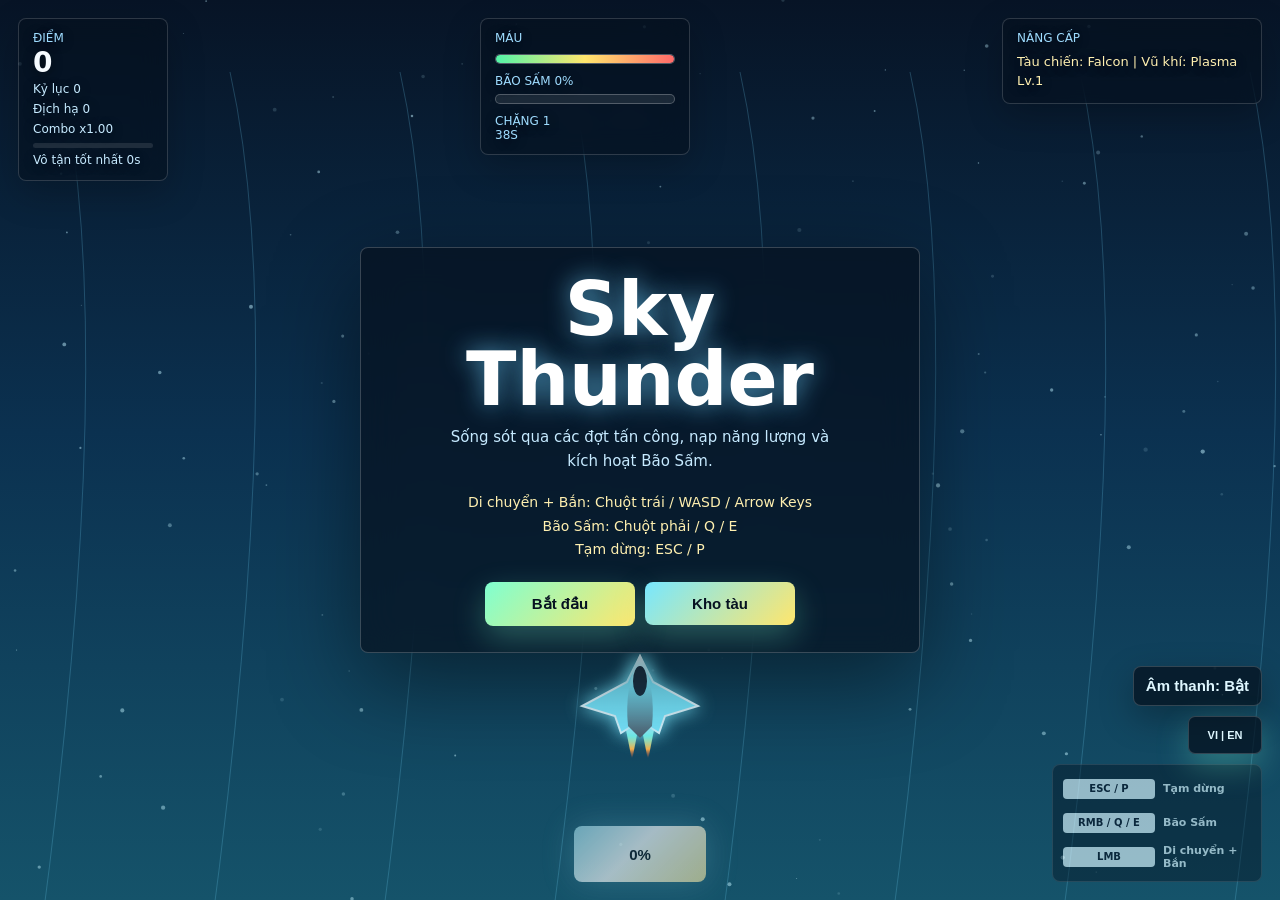
==== commit 99277e01: "Fix mobile Safari viewport zoom" ====
--- a/Sky-Thunder-Play.html
+++ b/Sky-Thunder-Play.html
@@ -2,7 +2,7 @@
 <html lang="vi">
 <head>
   <meta charset="UTF-8" />
-  <meta name="viewport" content="width=device-width, initial-scale=1.0, viewport-fit=cover, maximum-scale=1.0, user-scalable=no" />
+  <meta name="viewport" content="width=device-width, initial-scale=1, maximum-scale=1, minimum-scale=1, user-scalable=no, viewport-fit=cover" />
   <title>Sky Thunder</title>
   <style>
 /* styles/base.css */
@@ -16,9 +16,13 @@
 body {
   width: 100%;
   height: 100%;
+  margin: 0;
+  padding: 0;
   height: var(--app-height, 100dvh);
   min-height: 100dvh;
   overflow: hidden;
+  position: fixed;
+  inset: 0;
   overscroll-behavior: none;
   overscroll-behavior-x: none;
   overscroll-behavior-y: none;
@@ -33,27 +37,34 @@
 }
 
 body {
+  display: grid;
+  place-items: center;
+  background: #06111f;
+}
+
+#app,
+.game-shell,
+canvas,
+#game {
+  touch-action: none;
+  user-select: none;
+  -webkit-user-select: none;
+  -webkit-touch-callout: none;
+}
+
+canvas,
+#game {
   position: fixed;
   inset: 0;
-  display: grid;
-  place-items: center;
-}
-
-canvas {
-  width: 100vw;
-  height: 100vh;
-  height: 100dvh;
+  width: var(--app-width, 100vw);
   height: var(--app-height, 100dvh);
   display: block;
+  overflow: hidden;
   background:
     radial-gradient(circle at 30% 15%, rgba(95, 195, 255, 0.32), transparent 24%),
     radial-gradient(circle at 80% 72%, rgba(255, 188, 87, 0.18), transparent 28%),
     linear-gradient(180deg, #08172b 0%, #0b2d48 47%, #133f54 100%);
   cursor: crosshair;
-  touch-action: none;
-  user-select: none;
-  -webkit-user-select: none;
-  -webkit-touch-callout: none;
 }
 
 .hidden {
@@ -72,7 +83,27 @@
   cursor: pointer;
   touch-action: manipulation;
   -webkit-tap-highlight-color: transparent;
+  user-select: none;
+  -webkit-user-select: none;
   box-shadow: 0 12px 32px rgba(127, 255, 208, 0.28);
+}
+
+.hud button,
+.mobile-button,
+.skill-button,
+.pause-button,
+.language-button,
+.mute-button,
+.sound-button,
+.hangar-button,
+.upgrade-card,
+.ship-card,
+.pause-action {
+  touch-action: manipulation;
+  -webkit-tap-highlight-color: transparent;
+  user-select: none;
+  -webkit-user-select: none;
+  -webkit-touch-callout: none;
 }
 
 button:disabled {
@@ -601,9 +632,10 @@
   backdrop-filter: blur(18px);
   text-align: center;
   pointer-events: auto;
-  max-height: min(86vh, 720px);
+  max-height: min(calc(var(--app-height, 100dvh) * 0.86), 720px);
   overflow: auto;
   overscroll-behavior: contain;
+  touch-action: pan-y;
   -webkit-overflow-scrolling: touch;
 }
 
@@ -812,7 +844,7 @@
 
   .menu {
     width: min(420px, calc(100vw - 24px));
-    max-height: calc(100dvh - 28px);
+    max-height: calc(var(--app-height, 100dvh) - 28px);
     padding: 18px 16px;
   }
 
@@ -894,7 +926,7 @@
 
   .menu {
     width: calc(100vw - 16px);
-    max-height: calc(100dvh - 18px);
+    max-height: calc(var(--app-height, 100dvh) - 18px);
     padding: 14px 12px;
   }
 
@@ -927,7 +959,7 @@
 
 @media (min-width: 621px) and (max-height: 520px) {
   .menu {
-    max-height: calc(100dvh - 24px);
+    max-height: calc(var(--app-height, 100dvh) - 24px);
     padding: 18px;
   }
 
@@ -4183,15 +4215,22 @@
     this.upgradeScreen = new UpgradeScreen(menu);
     this.gameOverScreen = new GameOverScreen(this.menu);
     this.lang = getLanguage();
+    this.lastTouchEnd = 0;
   }
 
   init() {
+    this.updateAppViewport();
     this.resize();
     window.addEventListener("resize", () => this.resizeSoon());
     window.addEventListener("orientationchange", () => this.resizeSoon());
     window.visualViewport?.addEventListener("resize", () => this.resizeSoon());
     window.visualViewport?.addEventListener("scroll", () => this.resizeSoon());
-    document.addEventListener("gesturestart", (event) => event.preventDefault());
+    window.addEventListener("focus", () => this.resizeSoon());
+    document.addEventListener("visibilitychange", () => {
+      if (!document.hidden) this.resizeSoon();
+    });
+    this.installGestureGuards();
+    this.installInteractiveGuards();
     this.input.onStart = () => {
       if (this.state.is(STATES.WIN)) this.continueEndless();
       else if (this.state.is(STATES.MENU) || this.state.is(STATES.GAME_OVER)) this.start();
@@ -4266,15 +4305,15 @@
 
   resize() {
     this.updateMobileState();
+    const viewport = this.getViewportSize();
+    this.updateAppViewport(viewport);
     const caps = this.mobile
       ? { normal: 1.35, low: 1.15, critical: 1 }
       : { normal: 1.75, low: 1.35, critical: 1.15 };
     const cap = caps[this.performanceTier];
     this.dpr = Math.min(window.devicePixelRatio || 1, cap);
-    const viewport = window.visualViewport;
-    this.width = Math.max(1, Math.floor(viewport?.width || window.innerWidth));
-    this.height = Math.max(1, Math.floor(viewport?.height || window.innerHeight));
-    document.documentElement.style.setProperty("--app-height", `${this.height}px`);
+    this.width = Math.max(1, viewport.width);
+    this.height = Math.max(1, viewport.height);
     this.canvas.style.width = `${this.width}px`;
     this.canvas.style.height = `${this.height}px`;
     this.canvas.width = Math.floor(this.width * this.dpr);
@@ -4292,14 +4331,90 @@
 
   resizeSoon() {
     clearTimeout(this.resizeTimer);
-    this.resizeTimer = setTimeout(() => this.resize(), 90);
+    this.updateAppViewport();
+    this.resizeTimer = setTimeout(() => this.resize(), 120);
+  }
+
+  getViewportSize() {
+    const viewport = window.visualViewport;
+    return {
+      width: Math.max(1, Math.round(viewport ? viewport.width : window.innerWidth)),
+      height: Math.max(1, Math.round(viewport ? viewport.height : window.innerHeight)),
+      offsetTop: Math.round(viewport ? viewport.offsetTop : 0),
+      offsetLeft: Math.round(viewport ? viewport.offsetLeft : 0)
+    };
+  }
+
+  updateAppViewport(size = this.getViewportSize()) {
+    document.documentElement.style.setProperty("--app-height", `${size.height}px`);
+    document.documentElement.style.setProperty("--app-width", `${size.width}px`);
+    document.documentElement.style.setProperty("--viewport-offset-top", `${size.offsetTop}px`);
+    document.documentElement.style.setProperty("--viewport-offset-left", `${size.offsetLeft}px`);
+  }
+
+  installGestureGuards() {
+    const block = (event) => event.preventDefault();
+    const shouldAllowMenuScroll = (event) => {
+      if (event.touches && event.touches.length > 1) return false;
+      const target = event.target instanceof Element ? event.target : null;
+      return Boolean(target?.closest(".menu"));
+    };
+    document.addEventListener("touchstart", (event) => {
+      if (event.touches && event.touches.length > 1) event.preventDefault();
+    }, { passive: false });
+    document.addEventListener("touchmove", (event) => {
+      if (!shouldAllowMenuScroll(event)) event.preventDefault();
+    }, { passive: false });
+    document.addEventListener("touchend", (event) => {
+      const now = Date.now();
+      if (now - this.lastTouchEnd <= 350) event.preventDefault();
+      this.lastTouchEnd = now;
+    }, { passive: false });
+    window.addEventListener("gesturestart", block, { passive: false });
+    window.addEventListener("gesturechange", block, { passive: false });
+    window.addEventListener("gestureend", block, { passive: false });
+  }
+
+  installInteractiveGuards() {
+    const selector = [
+      "button",
+      ".skill-button",
+      ".pause-button",
+      ".mute-button",
+      ".language-button",
+      ".hangar-button",
+      ".upgrade-card",
+      ".ship-card",
+      ".pause-action"
+    ].join(",");
+    const isGuarded = (target) => target instanceof Element && target.closest(selector);
+    document.addEventListener("pointerdown", (event) => {
+      if (!isGuarded(event.target)) return;
+      event.preventDefault();
+      event.stopPropagation();
+    }, { passive: false, capture: true });
+    document.addEventListener("touchstart", (event) => {
+      if (!isGuarded(event.target)) return;
+      event.preventDefault();
+      event.stopPropagation();
+    }, { passive: false, capture: true });
+    document.addEventListener("touchend", (event) => {
+      if (!isGuarded(event.target)) return;
+      event.preventDefault();
+      event.stopPropagation();
+      const button = event.target.closest("button");
+      if (button && !button.disabled) button.click();
+    }, { passive: false, capture: true });
+    document.addEventListener("click", (event) => {
+      if (isGuarded(event.target)) event.stopPropagation();
+    });
   }
 
   updateMobileState() {
     const coarse = window.matchMedia?.("(pointer: coarse)")?.matches || false;
-    const viewport = window.visualViewport;
-    const vw = viewport?.width || window.innerWidth;
-    const vh = viewport?.height || window.innerHeight;
+    const viewport = this.getViewportSize();
+    const vw = viewport.width;
+    const vh = viewport.height;
     const shortSide = Math.min(vw, vh);
     const longSide = Math.max(vw, vh);
     const narrow = shortSide <= 760;
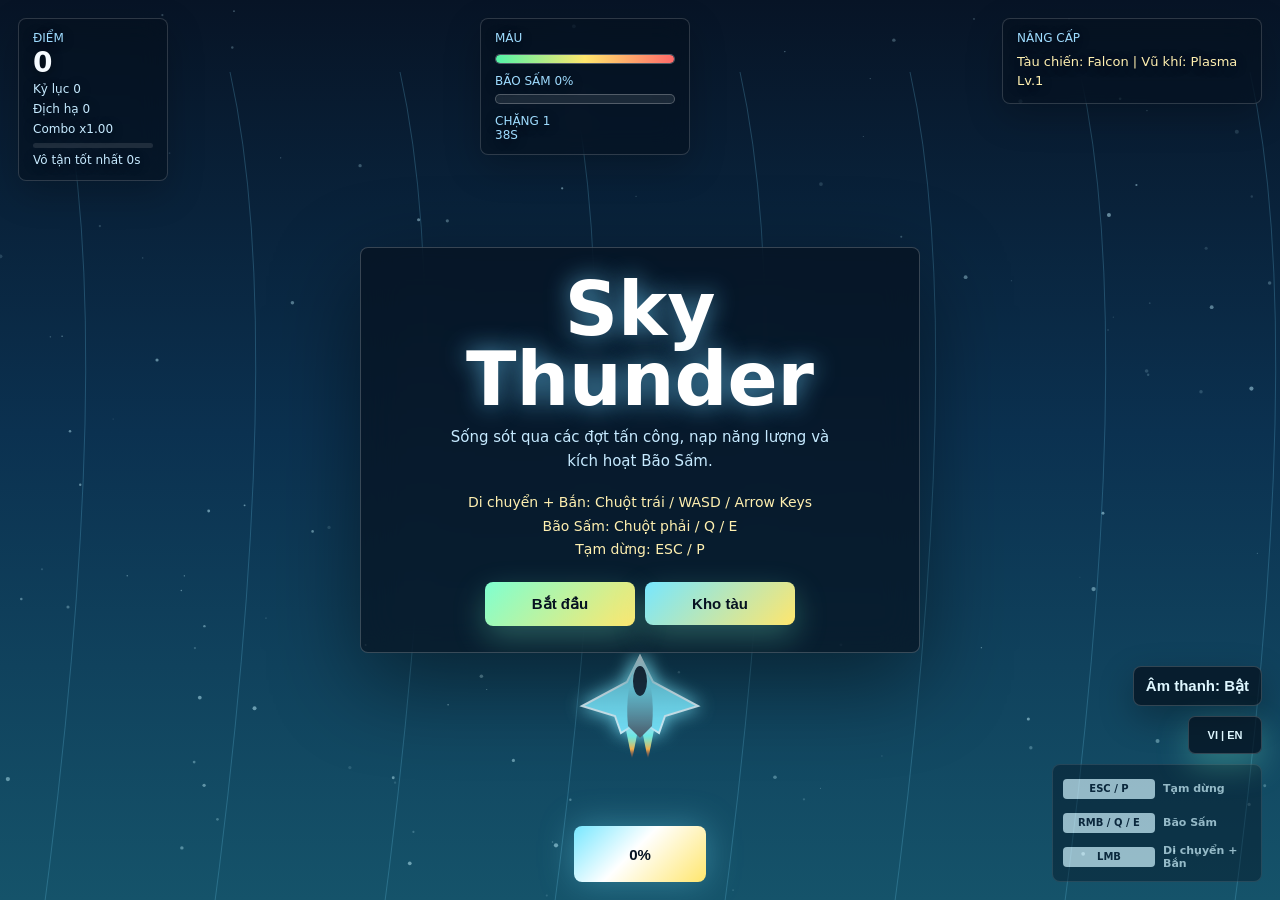
==== commit ce5284b8: "Fix mobile Thunder button touch" ====
--- a/Sky-Thunder-Play.html
+++ b/Sky-Thunder-Play.html
@@ -3924,7 +3924,8 @@
     }
     if (this.elements.skillButton) {
       const ready = player.energy >= 100 && player.thunderCooldown <= 0;
-      this.elements.skillButton.disabled = !ready;
+      this.elements.skillButton.disabled = false;
+      this.elements.skillButton.setAttribute("aria-disabled", String(!ready));
       this.elements.skillButton.textContent = ready ? t("controls.thunder") : player.thunderCooldown > 0 ? `${player.thunderCooldown.toFixed(1)}s` : `${Math.floor(player.energy)}%`;
       this.elements.skillButton.classList.toggle("ready", ready);
     }
@@ -4216,6 +4217,7 @@
     this.gameOverScreen = new GameOverScreen(this.menu);
     this.lang = getLanguage();
     this.lastTouchEnd = 0;
+    this.lastSkillButtonTouch = 0;
   }
 
   init() {
@@ -4388,10 +4390,27 @@
       ".pause-action"
     ].join(",");
     const isGuarded = (target) => target instanceof Element && target.closest(selector);
+    const triggerGuardedButton = (target) => {
+      const element = target instanceof Element ? target : null;
+      const button = element?.closest("button");
+      if (!button || button.disabled) return;
+      if (button === this.hud.elements.skillButton) {
+        const now = performance.now();
+        if (now - this.lastSkillButtonTouch < 180) return;
+        this.lastSkillButtonTouch = now;
+        if (this.state.is(STATES.PLAYING) || this.state.is(STATES.BOSS) || this.state.is(STATES.ENDLESS)) this.activateThunder();
+        else this.input.requestSkill();
+        return;
+      }
+      button.click();
+    };
     document.addEventListener("pointerdown", (event) => {
       if (!isGuarded(event.target)) return;
       event.preventDefault();
       event.stopPropagation();
+      if (event.pointerType === "touch" && event.target instanceof Element && event.target.closest("#skillBtn")) {
+        triggerGuardedButton(event.target);
+      }
     }, { passive: false, capture: true });
     document.addEventListener("touchstart", (event) => {
       if (!isGuarded(event.target)) return;
@@ -4402,8 +4421,7 @@
       if (!isGuarded(event.target)) return;
       event.preventDefault();
       event.stopPropagation();
-      const button = event.target.closest("button");
-      if (button && !button.disabled) button.click();
+      triggerGuardedButton(event.target);
     }, { passive: false, capture: true });
     document.addEventListener("click", (event) => {
       if (isGuarded(event.target)) event.stopPropagation();
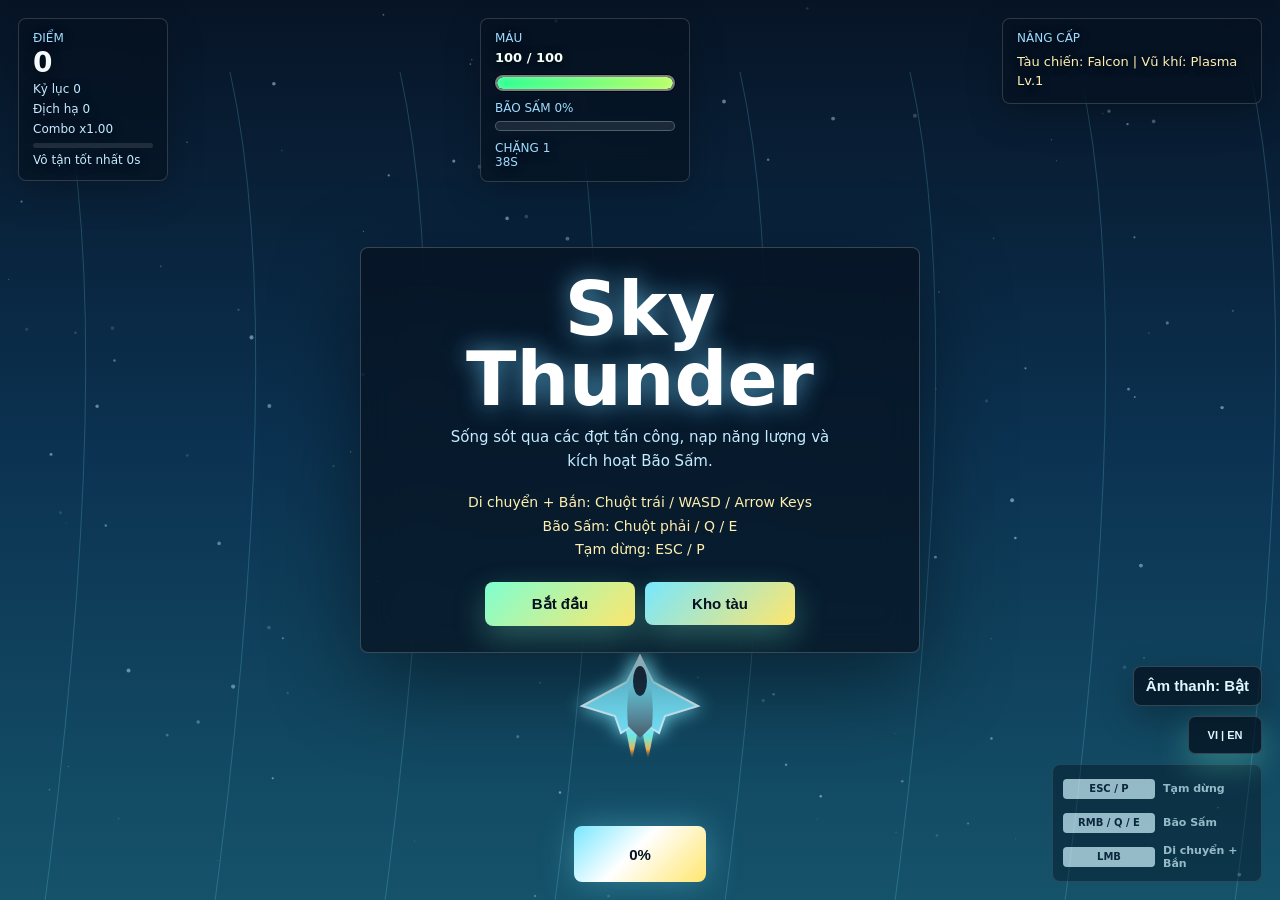
==== commit b46991d7: "Improve health warning visibility" ====
--- a/Sky-Thunder-Play.html
+++ b/Sky-Thunder-Play.html
@@ -116,6 +116,7 @@
 .hud {
   position: fixed;
   inset: 0;
+  z-index: 6;
   pointer-events: none;
   padding: 18px;
   display: flex;
@@ -170,6 +171,28 @@
   font-size: 11px;
   font-weight: 800;
   line-height: 1.2;
+}
+
+.health-row {
+  display: flex;
+  align-items: center;
+  justify-content: space-between;
+  min-height: 18px;
+  margin-top: 3px;
+  color: #f7fff9;
+  font-size: 13px;
+  font-weight: 900;
+  line-height: 1;
+  text-shadow: 0 1px 8px rgba(0, 0, 0, 0.72);
+}
+
+.health-text-warning {
+  color: #ffe66d;
+}
+
+.health-text-danger {
+  color: #ffffff;
+  text-shadow: 0 0 12px rgba(255, 65, 65, 0.95), 0 2px 10px rgba(0, 0, 0, 0.78);
 }
 
 .combo-bar {
@@ -200,12 +223,83 @@
   background: rgba(255, 255, 255, 0.09);
 }
 
+.health-bar {
+  height: 16px;
+  border: 2px solid rgba(255, 255, 255, 0.48);
+  background: rgba(8, 8, 12, 0.72);
+  box-shadow: 0 0 0 1px rgba(0, 0, 0, 0.65), inset 0 0 12px rgba(0, 0, 0, 0.65);
+}
+
 .fill {
   width: 100%;
   height: 100%;
   border-radius: inherit;
-  background: linear-gradient(90deg, #53f4a8, #ffe66d, #ff6a6a);
+  background: linear-gradient(90deg, #24ff8d, #b4ff5f);
   transition: width 120ms linear;
+  box-shadow: inset 0 0 8px rgba(255, 255, 255, 0.35), 0 0 14px rgba(36, 255, 141, 0.45);
+}
+
+.health-fill-warning {
+  background: linear-gradient(90deg, #ffe66d, #ff9f43);
+  box-shadow: inset 0 0 8px rgba(255, 255, 255, 0.38), 0 0 16px rgba(255, 190, 64, 0.75);
+}
+
+.health-fill-danger {
+  background: linear-gradient(90deg, #ff5c5c, #ff1f4f);
+  box-shadow: inset 0 0 8px rgba(255, 255, 255, 0.42), 0 0 18px rgba(255, 45, 75, 0.95);
+}
+
+.health-fill-critical {
+  background: linear-gradient(90deg, #ffffff, #ff1f4f 38%, #b00024);
+  box-shadow: inset 0 0 8px rgba(255, 255, 255, 0.55), 0 0 22px rgba(255, 30, 60, 1);
+  animation: healthPulse 0.48s infinite alternate;
+}
+
+.health-warning {
+  border-color: rgba(255, 230, 109, 0.72);
+}
+
+.health-bar.health-danger,
+.health-bar.health-critical {
+  border-color: rgba(255, 80, 80, 0.95);
+  box-shadow: 0 0 0 1px rgba(0, 0, 0, 0.72), 0 0 18px rgba(255, 50, 50, 0.72), inset 0 0 12px rgba(0, 0, 0, 0.72);
+}
+
+body::after {
+  content: "";
+  position: fixed;
+  inset: 0;
+  z-index: 4;
+  pointer-events: none;
+  opacity: 0;
+  border: 0 solid rgba(255, 45, 45, 0);
+  box-shadow: inset 0 0 0 rgba(255, 45, 45, 0);
+  transition: opacity 120ms linear, border-width 120ms linear;
+}
+
+body.health-danger::after {
+  opacity: 0.42;
+  border-width: 5px;
+  border-color: rgba(255, 45, 45, 0.78);
+  box-shadow: inset 0 0 58px rgba(255, 25, 25, 0.24);
+}
+
+body.health-critical::after,
+body.damage-flash::after {
+  opacity: 0.72;
+  border-width: 7px;
+  border-color: rgba(255, 30, 30, 0.95);
+  box-shadow: inset 0 0 86px rgba(255, 0, 0, 0.38);
+}
+
+@keyframes healthPulse {
+  from {
+    filter: brightness(1);
+  }
+
+  to {
+    filter: brightness(1.55);
+  }
 }
 
 .energy-bar {
@@ -491,6 +585,12 @@
   font-size: 9px;
 }
 
+body.is-mobile .health-row {
+  min-height: 16px;
+  margin-top: 2px;
+  font-size: 11px;
+}
+
 body.is-mobile .combo-bar {
   height: 4px;
   margin-top: 4px;
@@ -500,6 +600,12 @@
   width: 100%;
   height: 7px;
   margin: 4px 0 5px;
+}
+
+body.is-mobile .health-bar {
+  height: 13px;
+  margin: 3px 0 5px;
+  border-width: 2px;
 }
 
 body.is-mobile .boss-hud {
@@ -989,7 +1095,8 @@
 
     <div class="panel status-panel">
       <div class="label" data-i18n="hud.health">Máu</div>
-      <div class="bar"><div class="fill" id="health"></div></div>
+      <div class="health-row"><span id="healthText">100 / 100</span></div>
+      <div class="bar health-bar"><div class="fill" id="health"></div></div>
       <div class="label" id="energyText">Thunder 0%</div>
       <div class="bar energy-bar"><div class="energy-fill" id="energy"></div></div>
       <div class="power-timers hidden" id="powerTimers"></div>
@@ -3906,7 +4013,26 @@
         ? `${t("hud.endless")} ${Math.floor(game.endless.time)}s | x${game.endless.multiplier.toFixed(2)}`
         : `${t("hud.bestEndless")} ${Math.floor(game.save.best.endlessTime || 0)}s`;
     }
-    this.elements.health.style.width = `${Math.max(0, (player.health / player.maxHealth) * 100)}%`;
+    const healthRatio = Math.max(0, Math.min(1, player.health / player.maxHealth));
+    this.elements.health.style.width = `${healthRatio * 100}%`;
+    this.elements.health.classList.toggle("health-fill-warning", healthRatio <= 0.45 && healthRatio > 0.25);
+    this.elements.health.classList.toggle("health-fill-danger", healthRatio <= 0.25 && healthRatio > 0.12);
+    this.elements.health.classList.toggle("health-fill-critical", healthRatio <= 0.12);
+    const healthBar = this.elements.health.closest(".bar");
+    if (healthBar) {
+      healthBar.classList.toggle("health-warning", healthRatio <= 0.45 && healthRatio > 0.25);
+      healthBar.classList.toggle("health-danger", healthRatio <= 0.25 && healthRatio > 0.12);
+      healthBar.classList.toggle("health-critical", healthRatio <= 0.12);
+    }
+    if (this.elements.healthText) {
+      this.elements.healthText.textContent = `${Math.max(0, Math.ceil(player.health))} / ${Math.ceil(player.maxHealth)}`;
+      this.elements.healthText.classList.toggle("health-text-warning", healthRatio <= 0.45 && healthRatio > 0.25);
+      this.elements.healthText.classList.toggle("health-text-danger", healthRatio <= 0.25);
+    }
+    const activeHealthState = game.state.is(game.states.PLAYING) || game.state.is(game.states.BOSS) || game.state.is(game.states.ENDLESS);
+    document.body.classList.toggle("health-danger", activeHealthState && healthRatio <= 0.25);
+    document.body.classList.toggle("health-critical", activeHealthState && healthRatio <= 0.12);
+    document.body.classList.toggle("damage-flash", activeHealthState && game.damageFlash > 0);
     this.elements.stage.textContent = stage ? `${t("hud.stage")} ${stage.id}` : t("hud.stage");
     this.elements.time.textContent = stage && !stage.boss ? `${Math.ceil(game.stageSystem.timer)}s` : t("hud.boss");
     if (this.elements.energy) this.elements.energy.style.width = `${Math.max(0, (player.energy / 100) * 100)}%`;
@@ -4190,6 +4316,7 @@
     this.debug = { visible: false, fps: 60, averageFps: 60, frames: 0, elapsed: 0 };
     this.performanceTier = "normal";
     this.performanceSamples = { lowSeconds: 0, criticalSeconds: 0, recoverySeconds: 0 };
+    this.damageFlash = 0;
     this.stageResult = null;
     this.mobile = false;
     this.layout = {
@@ -4476,6 +4603,7 @@
   reset() {
     this.score = 0;
     this.shake = 0;
+    this.damageFlash = 0;
     this.stats = { enemiesDestroyed: 0, stageReached: 1, maxCombo: 1, endlessTime: 0, stageHits: 0, totalHits: 0, bossTime: 0, stageKills: 0, stageDamageTaken: 0, creditsEarned: 0 };
     this.combo = { count: 0, multiplier: 1, timer: 0, maxTimer: 3.2 };
     this.endless = { active: false, time: 0, multiplier: 1, survivalBonusTimer: 0 };
@@ -4543,6 +4671,7 @@
 
   update(dt) {
     this.shake = Math.max(0, this.shake - dt * 35);
+    this.damageFlash = Math.max(0, this.damageFlash - dt);
     this.effects.update(dt);
 
     this.updateCombo(dt);
@@ -4864,6 +4993,7 @@
 
   recordDamageTaken(amount) {
     this.stats.stageDamageTaken += Math.max(0, amount);
+    this.damageFlash = Math.max(this.damageFlash, amount > 0 ? 0.5 : 0.25);
   }
 
   checkGraze(bullet) {
@@ -5166,6 +5296,7 @@
     comboFill: document.getElementById("comboFill"),
     endlessText: document.getElementById("endlessText"),
     health: document.getElementById("health"),
+    healthText: document.getElementById("healthText"),
     energy: document.getElementById("energy"),
     energyText: document.getElementById("energyText"),
     powerTimers: document.getElementById("powerTimers"),
